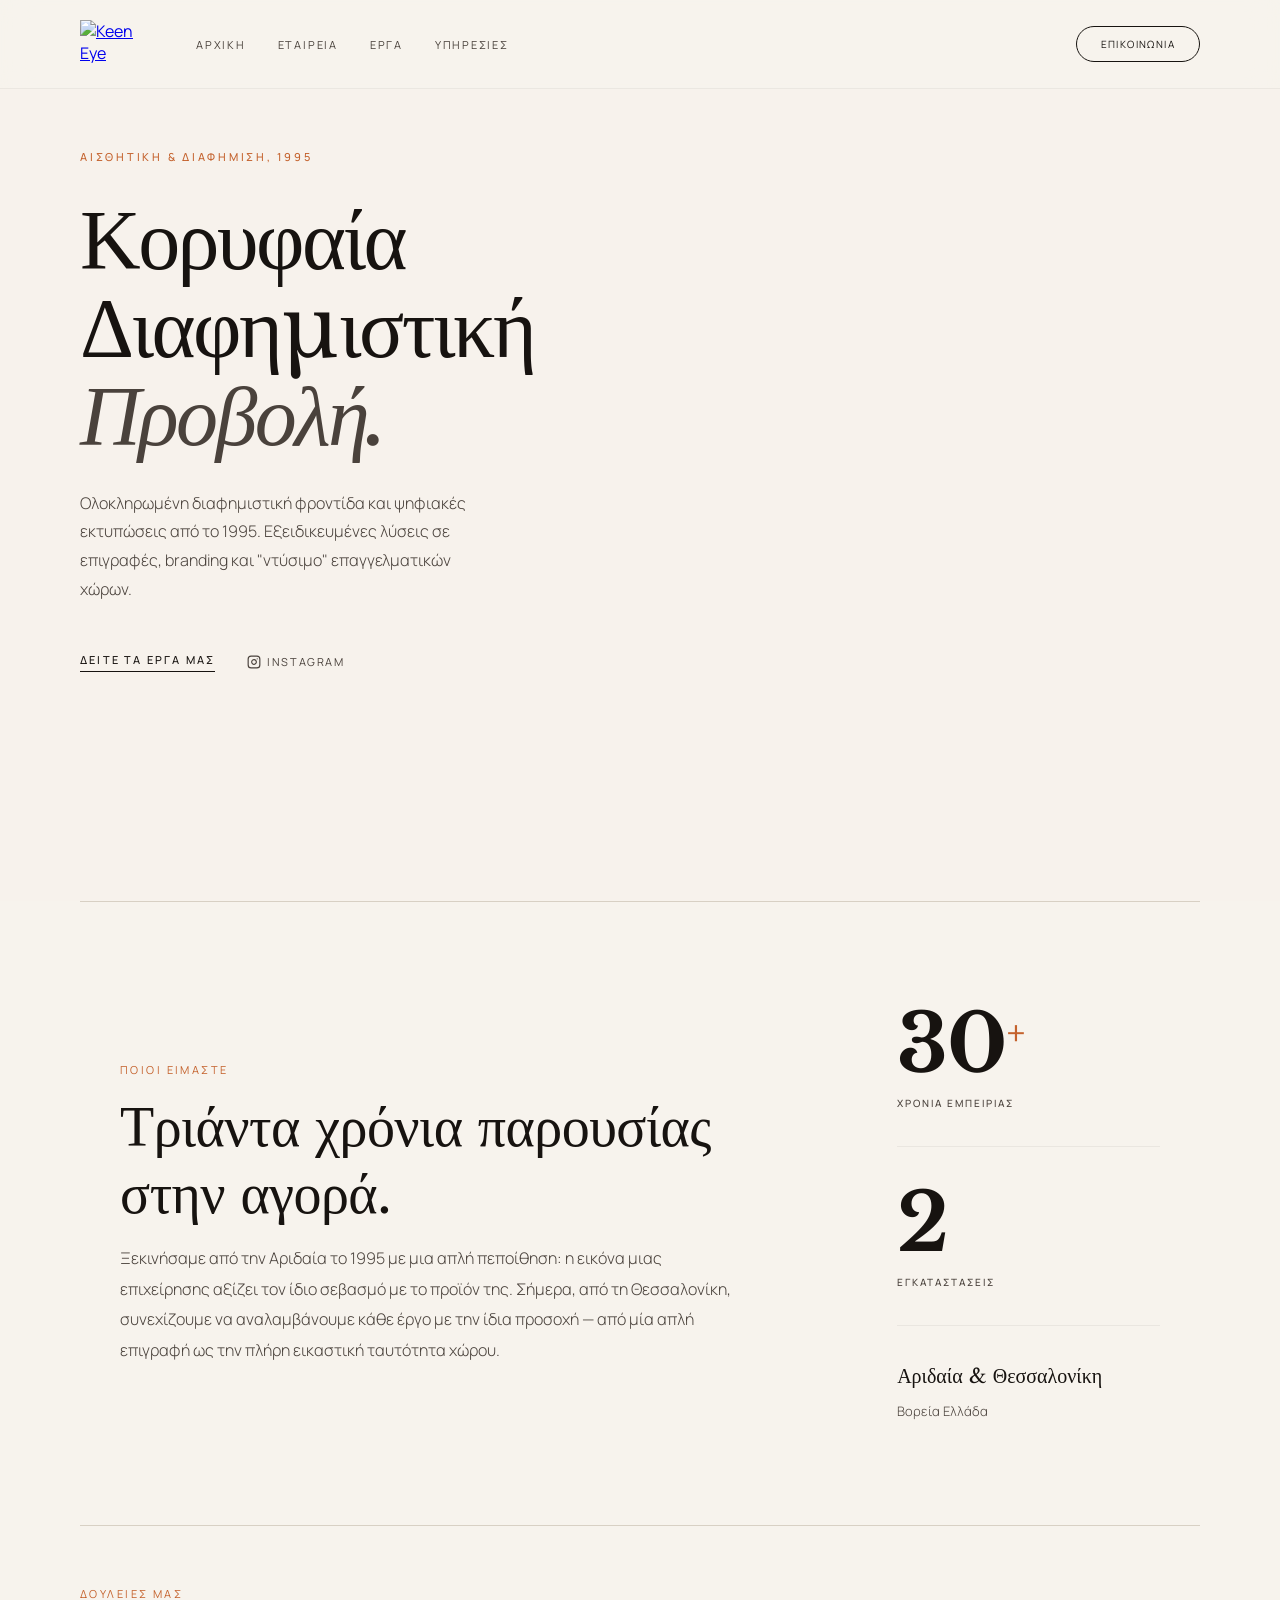
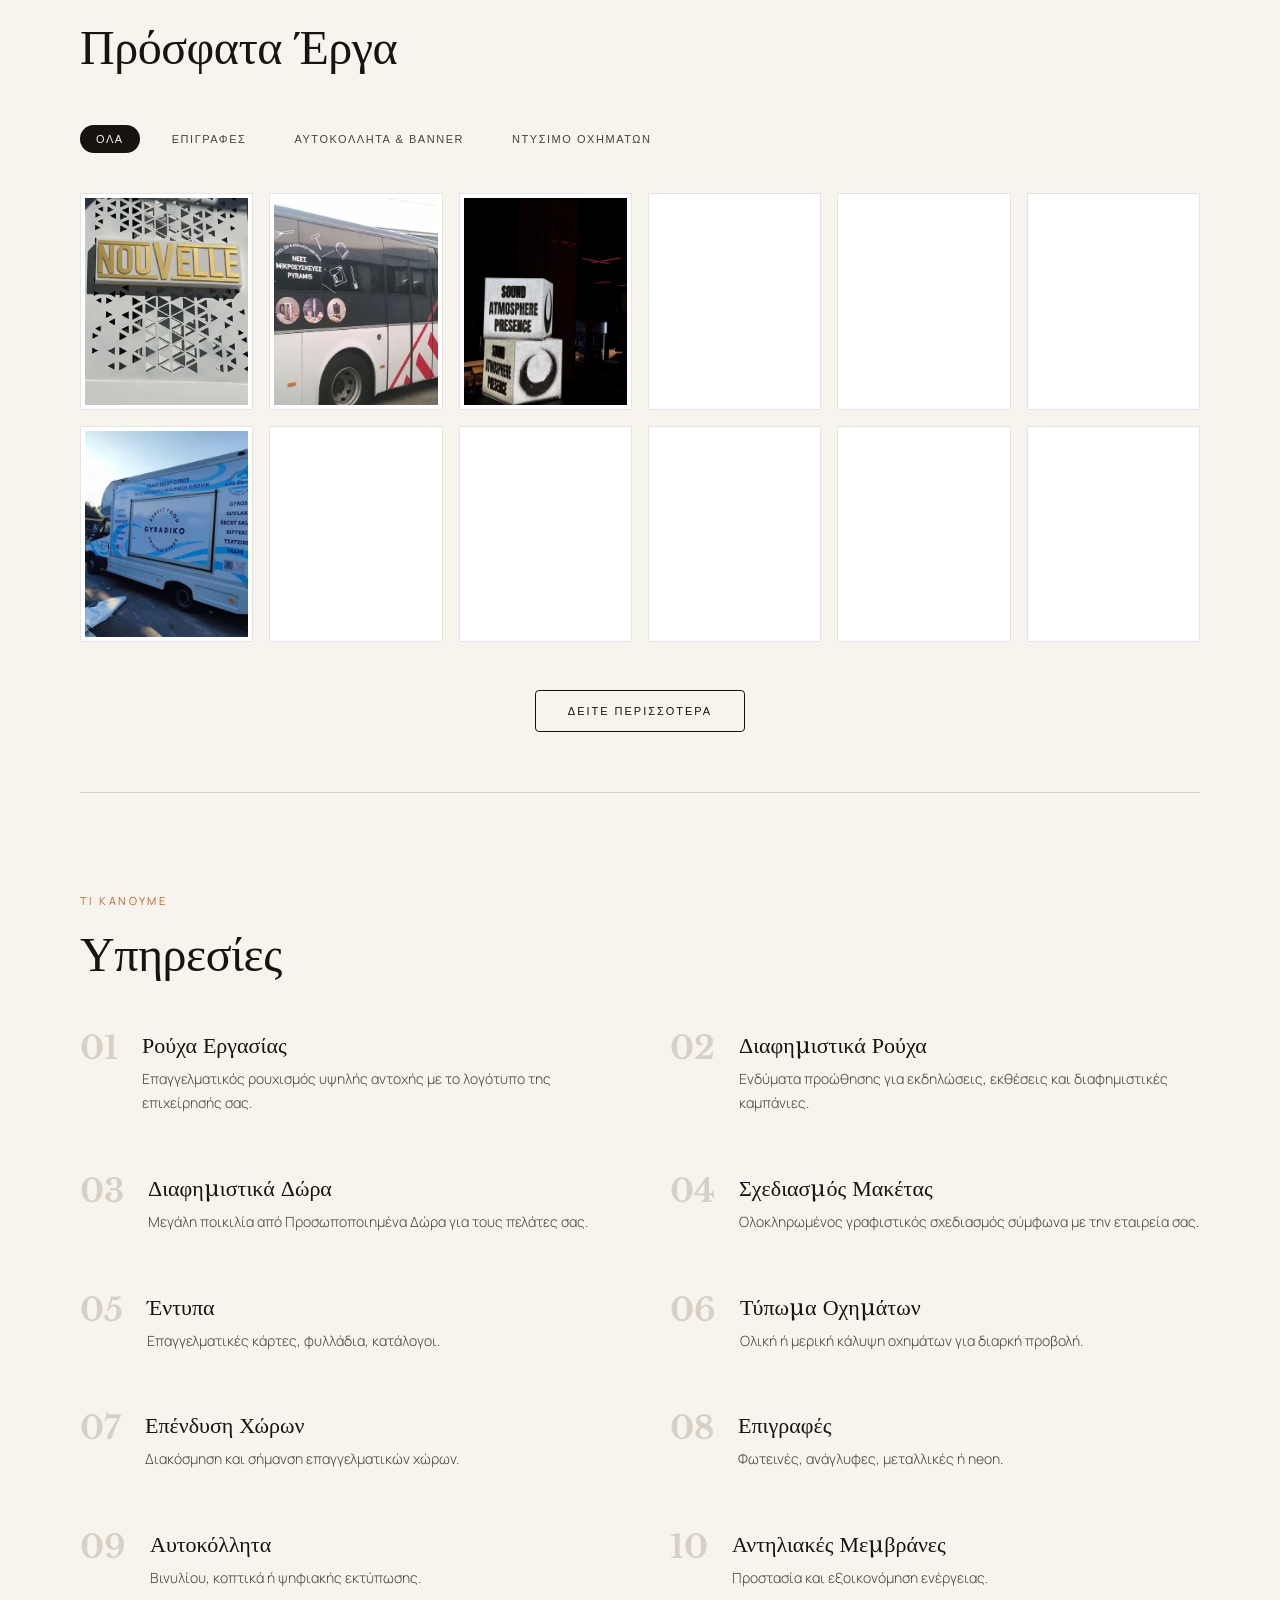
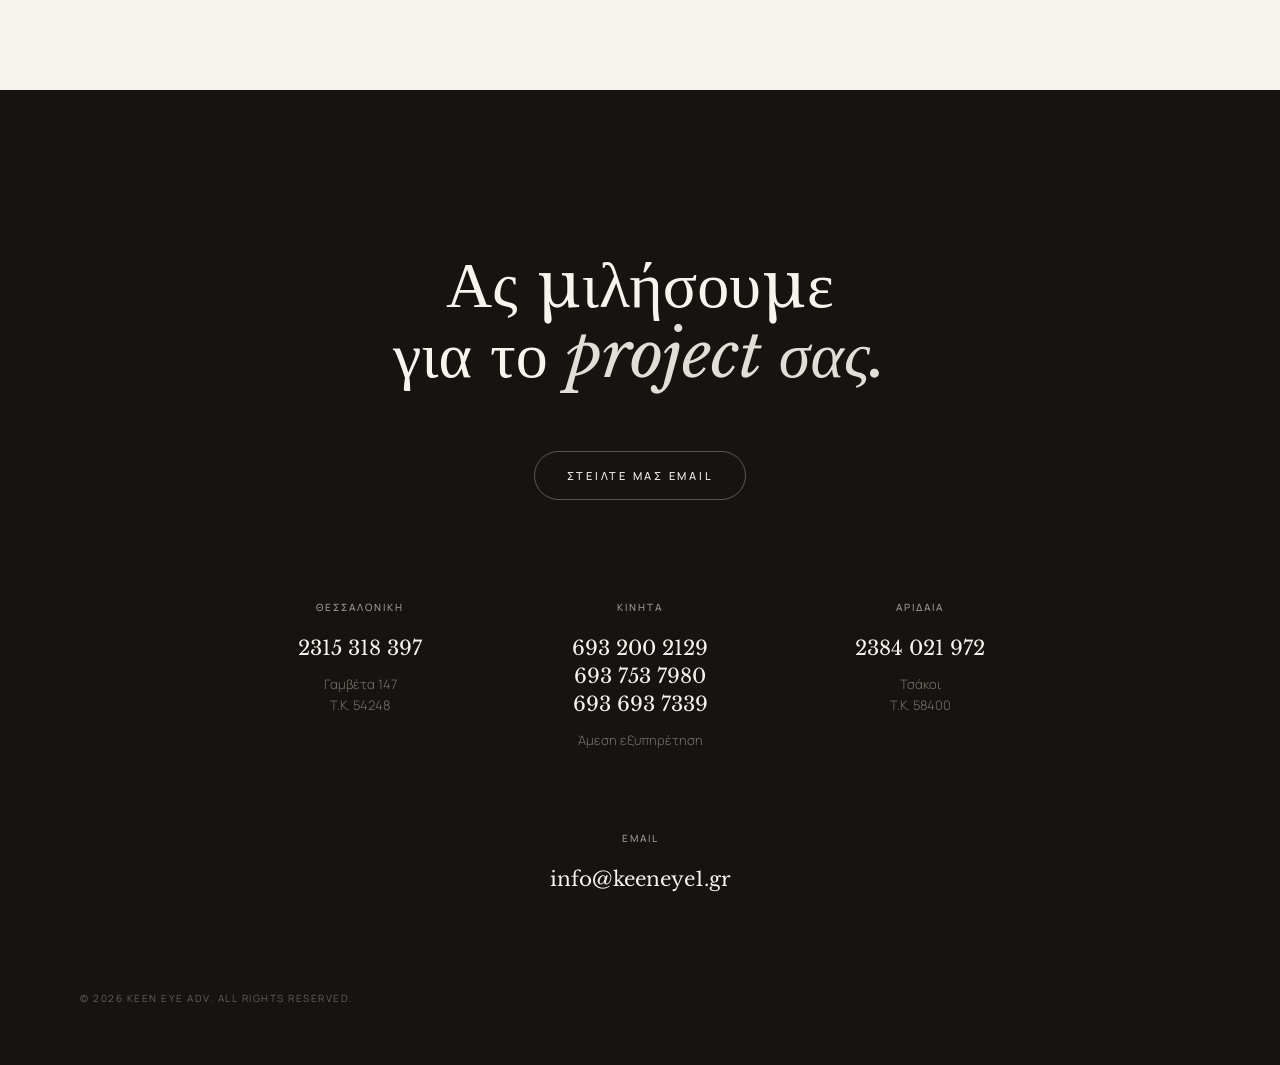
==== index.html @ 461f6df5 "refactor: update index.html structure and metadata" ====
<!DOCTYPE html>
<html lang="el" style="scroll-behavior: smooth;">

<head>
  <meta charset="UTF-8">
  <meta name="viewport" content="width=device-width, initial-scale=1.0, maximum-scale=5.0">
  <title>Keen Eye Advertising | Επιγραφές, Ψηφιακές Εκτυπώσεις & Branding στη Θεσσαλονίκη</title>
  <meta name="description"
    content="Η Keen Eye Advertising προσφέρει ολοκληρωμένες διαφημιστικές λύσεις από το 1995 στη Θεσσαλονίκη. Επιγραφές, ψηφιακές εκτυπώσεις, εταιρική ταυτότητα και branding.">
  <meta name="keywords"
    content="διαφήμιση, επιγραφές, ψηφιακές εκτυπώσεις, branding, Θεσσαλονίκη, Keen Eye Advertising">
  <link rel="canonical" href="https://keeneye.gr/">
  <meta property="og:type" content="website">
  <meta property="og:url" content="https://keeneye.gr/">
  <meta property="og:title" content="Keen Eye Advertising | Επιγραφές & Branding">
  <meta property="og:description"
    content="Ολοκληρωμένες διαφημιστικές λύσεις και ψηφιακές εκτυπώσεις στη Θεσσαλονίκη από το 1995.">
  <meta property="og:image" content="https://keeneye.gr/photos/og-image.jpg">
  <meta property="twitter:card" content="summary_large_image">
  <meta property="twitter:title" content="Keen Eye Advertising | Επιγραφές & Branding">
  <meta property="twitter:description"
    content="Ολοκληρωμένες διαφημιστικές λύσεις και ψηφιακές εκτυπώσεις στη Θεσσαλονίκη από το 1995.">
  <meta property="twitter:image" content="https://keeneye.gr/photos/og-image.jpg">
  <link rel="preload" as="image" href="./logo-1x.webp" imagesrcset="./logo-1x.webp 1x, ./logo-2x.avif 2x"
    fetchpriority="high">
  <link rel="preload" as="image" href="./photos/hero-mobile.webp" fetchpriority="high" media="(max-width: 767px)">
  <link rel="preload" as="image" href="./photos/hero-bg.webp" fetchpriority="high" media="(min-width: 768px)">
  <link rel="icon" type="image/x-icon" href="/favicon.ico">
  <link rel="preconnect" href="https://fonts.googleapis.com">
  <link rel="preconnect" href="https://fonts.gstatic.com" crossorigin>
  <link rel="stylesheet"
    href="https://fonts.googleapis.com/css2?family=Libre+Baskerville:ital,wght@0,400;0,700;1,400&family=Manrope:wght@300;400;500;600&display=swap"
    media="print" onload="this.media='all'"><noscript>
    <link rel="stylesheet"
      href="https://fonts.googleapis.com/css2?family=Libre+Baskerville:ital,wght@0,400;0,700;1,400&family=Manrope:wght@300;400;500;600&display=swap">
  </noscript>
  <script
    type="application/ld+json">{"@context":"https://schema.org","@type":"LocalBusiness","name":"Keen Eye Advertising","image":"https://keeneye.gr/photos/hero-bg.webp","@id":"https://keeneye.gr","url":"https://keeneye.gr","telephone":"+302315318397","address":{"@type":"PostalAddress","streetAddress":"Γαμβέτα 147","addressLocality":"Θεσσαλονίκη","postalCode":"54248","addressCountry":"GR"},"geo":{"@type":"GeoCoordinates","latitude":40.6083,"longitude":22.9567},"openingHoursSpecification":{"@type":"OpeningHoursSpecification","dayOfWeek":["Monday","Tuesday","Wednesday","Thursday","Friday"],"opens":"09:00","closes":"17:00"}}</script>
  <style>
    :root {
      --bg: #F7F3ED;
      --ink: #171310;
      --mid: #4A423C;
      --rule: #D8D0C4;
      --acc: #C4622D;
      --serif: 'Libre Baskerville', Georgia, serif;
      --sans: 'Manrope', sans-serif
    }

    * {
      margin: 0;
      padding: 0;
      box-sizing: border-box
    }

    html {
      scroll-behavior: smooth;
      font-size: 16px
    }

    body {
      font-family: var(--sans);
      background: var(--bg);
      color: var(--ink);
      -webkit-font-smoothing: antialiased;
      overflow-x: hidden
    }

    @keyframes fadeInUp {
      from {
        opacity: 0;
        transform: translateY(30px)
      }

      to {
        opacity: 1;
        transform: translateY(0)
      }
    }

    .reveal {
      opacity: 0
    }

    .reveal.active {
      animation: fadeInUp .8s cubic-bezier(.16, 1, .3, 1) forwards
    }

    .hero-reveal {
      opacity: 0;
      animation: fadeInUp .8s cubic-bezier(.16, 1, .3, 1) forwards
    }

    .delay-1 {
      animation-delay: .2s
    }

    .delay-2 {
      animation-delay: .4s
    }

    .delay-3 {
      animation-delay: .6s
    }

    nav {
      padding: 24px 40px;
      display: flex;
      align-items: center;
      justify-content: space-between;
      position: sticky;
      top: 0;
      background: rgba(247, 243, 237, 0.9);
      backdrop-filter: blur(15px);
      -webkit-backdrop-filter: blur(15px);
      z-index: 100;
      border-bottom: 1px solid rgba(0, 0, 0, 0.05)
    }

    @media(min-width:768px) {
      nav {
        padding: 20px 80px
      }
    }

    .nav-left {
      display: flex;
      align-items: center;
      gap: 48px
    }

    .nav-links {
      display: none;
      gap: 32px;
      align-items: center
    }

    @media(min-width:768px) {
      .nav-links {
        display: flex
      }
    }

    .nav-links a {
      font-size: 11px;
      letter-spacing: .16em;
      text-transform: uppercase;
      color: var(--mid);
      text-decoration: none;
      transition: color .15s
    }

    .nav-links a:hover {
      color: var(--ink)
    }

    .nav-contact-btn {
      display: none;
      align-items: center;
      gap: 8px;
      border: 1px solid var(--ink);
      color: var(--ink);
      font-size: 10px;
      letter-spacing: .14em;
      text-transform: uppercase;
      padding: 10px 24px;
      border-radius: 30px;
      text-decoration: none;
      transition: all .3s cubic-bezier(.16, 1, .3, 1)
    }

    @media(min-width:768px) {
      .nav-contact-btn {
        display: inline-flex
      }
    }

    .nav-contact-btn:hover {
      background: var(--ink);
      color: var(--bg);
      transform: translateY(-1px)
    }

    .mob-btn {
      display: flex;
      flex-direction: column;
      gap: 6px;
      padding: 12px;
      background: none;
      border: none;
      cursor: pointer;
      margin-right: -12px;
      position: relative;
      z-index: 200
    }

    .mob-btn span {
      width: 24px;
      height: 1.2px;
      background: var(--ink);
      transition: all .4s cubic-bezier(.16, 1, .3, 1);
      transform-origin: center
    }

    .mob-btn.open span:nth-child(1) {
      transform: translateY(7.2px) rotate(45deg)
    }

    .mob-btn.open span:nth-child(2) {
      opacity: 0;
      transform: scaleX(0)
    }

    .mob-btn.open span:nth-child(3) {
      transform: translateY(-7.2px) rotate(-45deg)
    }

    @media(min-width:768px) {
      .mob-btn {
        display: none
      }
    }

    .mob-nav {
      position: fixed;
      inset: 0;
      background: rgba(247, 243, 237, 0.98);
      z-index: 150;
      display: flex;
      flex-direction: column;
      opacity: 0;
      pointer-events: none;
      transition: all .5s cubic-bezier(.16, 1, .3, 1);
      overflow-y: auto
    }

    .mob-nav.open {
      opacity: 1;
      pointer-events: auto
    }

    .mn-body {
      padding: 40px 40px 60px;
      display: flex;
      flex-direction: column;
      gap: 40px
    }

    .mn-top-btns {
      display: grid;
      grid-template-columns: 1fr 1fr;
      gap: 12px;
      margin-bottom: 8px
    }

    .mn-top-btn {
      display: flex;
      flex-direction: column;
      align-items: center;
      justify-content: center;
      gap: 8px;
      background: #fff;
      border: 1px solid var(--rule);
      padding: 20px;
      border-radius: 12px;
      text-decoration: none;
      color: var(--ink);
      transition: all .2s ease
    }

    .mn-top-btn:active {
      transform: scale(0.95);
      background: var(--rule);
    }

    .mn-top-btn span {
      font-size: 10px;
      letter-spacing: .1em;
      text-transform: uppercase;
      font-weight: 600;
      color: var(--mid)
    }

    .mn-links {
      display: flex;
      flex-direction: column;
      gap: 16px
    }

    .mn-link {
      display: flex;
      align-items: center;
      font-size: clamp(42px, 12vw, 56px);
      letter-spacing: -.03em;
      color: var(--ink);
      text-decoration: none;
      font-family: var(--serif);
      padding: 8px 0
    }

    .mn-ig-row {
      display: flex;
      align-items: center;
      gap: 12px;
      text-decoration: none;
      color: var(--ink);
      transition: color .3s ease
    }

    .mn-ig-row:hover {
      color: var(--acc)
    }

    .mn-ig-row span {
      font-size: 14px;
      letter-spacing: .1em;
      text-transform: uppercase;
      font-weight: 600
    }

    .mn-contact {
      border-top: 1px solid var(--rule);
      padding-top: 40px;
      display: flex;
      flex-direction: column;
      gap: 32px
    }

    .mn-section-label {
      font-size: 10px;
      letter-spacing: .2em;
      text-transform: uppercase;
      color: var(--mid);
      margin-bottom: 12px;
      font-weight: 500
    }

    .mn-cg-row {
      display: flex;
      flex-direction: column;
      gap: 4px
    }

    .mn-cg-label {
      font-size: 10px;
      letter-spacing: .2em;
      text-transform: uppercase;
      color: var(--mid);
      font-weight: 500
    }

    .mn-cg-num {
      font-size: 18px;
      font-family: var(--serif);
      color: var(--ink);
      text-decoration: none
    }

    .hero {
      position: relative;
      padding: 40px;
      display: flex;
      flex-direction: column;
      justify-content: center;
      overflow: hidden;
      background: url('./photos/hero-bg.webp') no-repeat center center;
      background-size: cover;
      min-height: calc(100vh - 80px);
      z-index: 1
    }

    @media(max-width:767px) {
      .hero {
        background: url('./photos/hero-mobile.webp') no-repeat center center / contain, radial-gradient(circle at top left, #FDFBF7 0%, #F7F3ED 100%);
        padding: 120px 32px 80px;
        min-height: 85vh
      }
    }

    .hero::before {
      content: '';
      position: absolute;
      inset: 0;
      background: rgba(247, 243, 237, 0.85);
      z-index: -1
    }

    @media(max-width:767px) {
      .hero::before {
        background: rgba(247, 243, 237, 0.7);
      }
    }

    @media(min-width:768px) {
      .hero {
        padding: 60px 80px;
        display: grid;
        grid-template-columns: 1.2fr 0.8fr;
        min-height: calc(100vh - 88px)
      }
    }

    .h-left {
      position: relative
    }

    @media(min-width:768px) {
      .h-left {
        padding-right: 80px
      }
    }

    .h-tag {
      font-size: 10px;
      letter-spacing: .25em;
      text-transform: uppercase;
      color: var(--acc);
      margin-bottom: 24px;
      font-weight: 500
    }

    @media(min-width:768px) {
      .h-tag {
        font-size: 11px;
        margin-bottom: 32px
      }
    }

    h1 {
      font-family: var(--serif);
      font-size: clamp(40px, 8vw, 84px);
      font-weight: 400;
      line-height: 1.05;
      letter-spacing: -.03em;
      margin-bottom: 24px
    }

    h1 em {
      font-style: italic;
      display: block;
      color: var(--mid);
      font-weight: 400
    }

    .h-body {
      font-size: 15px;
      line-height: 1.8;
      color: var(--mid);
      max-width: 420px;
      margin-top: 28px;
      font-weight: 300
    }

    @media(min-width:768px) {
      .h-body {
        font-size: 16px
      }
    }

    .h-actions {
      margin-top: 48px;
      display: flex;
      flex-wrap: wrap;
      align-items: center;
      gap: 32px
    }

    .h-btn {
      font-size: 11px;
      letter-spacing: .2em;
      text-transform: uppercase;
      color: var(--ink);
      text-decoration: none;
      border-bottom: 1.5px solid var(--ink);
      padding-bottom: 4px;
      transition: all .3s ease;
      font-weight: 500
    }

    .h-btn:hover {
      color: var(--acc);
      border-color: var(--acc);
      transform: translateX(4px)
    }

    .h-ig {
      font-size: 11px;
      letter-spacing: .14em;
      text-transform: uppercase;
      color: var(--mid);
      text-decoration: none;
      transition: color .15s;
      display: inline-flex;
      align-items: center;
      gap: 6px
    }

    .h-ig:hover {
      color: var(--acc)
    }

    .h-right {
      padding-left: 0;
      display: flex;
      flex-direction: column;
      gap: 0;
      position: relative
    }

    @media(min-width:768px) {
      .h-right {
        padding-left: 80px
      }
    }

    .h-stat {
      padding: 24px 0;
      border-bottom: 1px solid rgba(0, 0, 0, 0.05)
    }

    @media(min-width:768px) {
      .h-stat {
        padding: 36px 0
      }
    }

    .h-stat:first-child {
      padding-top: 0
    }

    .h-num {
      font-family: var(--serif);
      font-size: clamp(48px, 10vw, 80px);
      font-weight: 700;
      line-height: 1;
      color: var(--ink);
      letter-spacing: -0.02em
    }

    .h-num sup {
      font-size: 40%;
      color: var(--acc);
      vertical-align: super;
      margin-left: 2px
    }

    .h-lbl {
      font-size: 10px;
      letter-spacing: .2em;
      text-transform: uppercase;
      color: var(--mid);
      margin-top: 12px;
      font-weight: 500
    }

    .h-loc {
      padding-top: 32px;
      font-size: 13px;
      color: var(--mid);
      font-weight: 300;
      line-height: 1.8
    }

    .h-loc strong {
      display: block;
      font-family: var(--serif);
      font-size: 20px;
      font-weight: 400;
      color: var(--ink);
      margin-bottom: 6px
    }

    .divider {
      height: 1px;
      background: var(--rule);
      margin: 0 40px
    }

    @media(min-width:768px) {
      .divider {
        margin: 0 80px
      }
    }

    .about {
      max-width: 1200px;
      margin: 0 auto;
      padding: 40px
    }

    @media(min-width:768px) {
      .about {
        padding: 60px 80px
      }
    }

    .about-text h2 {
      font-family: var(--serif);
      font-size: clamp(36px, 5vw, 56px);
      font-weight: 400;
      line-height: 1.2;
      letter-spacing: -.01em;
      margin-bottom: 16px;
      color: var(--ink)
    }

    .about-text p {
      font-size: 16px;
      color: var(--mid);
      line-height: 1.9;
      font-weight: 300;
      margin-bottom: 0
    }

    .about-grid {
      display: grid;
      grid-template-columns: 1fr;
      gap: 48px;
      align-items: center
    }

    @media(min-width:768px) {
      .about-grid {
        grid-template-columns: 1.8fr 1fr;
        gap: 80px;
        align-items: stretch
      }
    }

    .about-text {
      text-align: left;
      padding: 80px 0
    }

    @media(min-width:768px) {
      .about-text {
        padding: 100px 0
      }
    }

    .about-stats {
      display: flex;
      flex-direction: column;
      justify-content: center
    }

    .portfolio {
      padding: 40px
    }

    @media(min-width:768px) {
      .portfolio {
        padding: 60px 80px
      }
    }

    .sec-label {
      font-size: 11px;
      letter-spacing: .22em;
      text-transform: uppercase;
      color: var(--acc);
      margin-bottom: 16px
    }

    .sec-title {
      font-family: var(--serif);
      font-size: clamp(28px, 4vw, 48px);
      font-weight: 400;
      letter-spacing: -.01em;
      margin-bottom: 48px
    }

    .port-filters {
      display: flex;
      flex-wrap: wrap;
      gap: 16px;
      margin-bottom: 40px
    }

    .p-filt {
      background: none;
      border: none;
      font-size: 11px;
      letter-spacing: .14em;
      text-transform: uppercase;
      color: var(--mid);
      cursor: pointer;
      padding: 8px 16px;
      border-radius: 20px;
      transition: all .2s
    }

    .p-filt:hover {
      color: var(--ink)
    }

    .p-filt.active {
      background: var(--ink);
      color: var(--bg)
    }

    .port-grid {
      display: grid;
      grid-template-columns: repeat(2, 1fr);
      gap: 16px
    }

    @media(min-width:640px) {
      .port-grid {
        grid-template-columns: repeat(4, 1fr)
      }
    }

    @media(min-width:1024px) {
      .port-grid {
        grid-template-columns: repeat(6, 1fr)
      }
    }

    .port-item {
      position: relative;
      width: 100%;
      aspect-ratio: 4/5;
      overflow: hidden;
      background: #fff;
      border: 1px solid rgba(0, 0, 0, 0.1);
      padding: 4px;
      cursor: zoom-in;
      display: none;
      opacity: 0;
      transform: translateY(10px);
      transition: opacity 0.4s ease, transform 0.4s ease
    }

    .visible .port-item {
      display: block;
      opacity: 1;
      transform: translateY(0)
    }

    .port-item.visible {
      display: block;
      opacity: 1;
      transform: translateY(0)
    }

    @media(max-width:767px) {
      .port-item {
        border: none;
        padding: 0
      }
    }

    .port-item img {
      width: 100%;
      height: 100%;
      object-fit: cover;
      transition: transform 0.6s ease
    }

    .port-overlay {
      position: absolute;
      inset: 4px;
      background: rgba(23, 19, 16, 0.7);
      opacity: 0;
      transition: opacity 0.3s ease;
      display: flex;
      align-items: center;
      justify-content: center;
      pointer-events: none
    }

    .port-overlay span {
      color: #fff;
      font-size: 12px;
      letter-spacing: 0.15em;
      text-transform: uppercase;
      text-align: center;
      padding: 0 10px
    }

    .port-item:hover .port-overlay {
      opacity: 1
    }

    .port-load {
      margin-top: 48px;
      display: flex;
      justify-content: center
    }

    .port-load button {
      background: transparent;
      border: 1px solid var(--ink);
      color: var(--ink);
      font-size: 11px;
      letter-spacing: .18em;
      text-transform: uppercase;
      padding: 14px 32px;
      cursor: pointer;
      transition: all 0.3s cubic-bezier(0.16, 1, 0.3, 1);
      border-radius: 4px
    }

    .port-load button:hover {
      background: var(--ink);
      color: var(--bg);
      transform: translateY(-2px)
    }

    .services {
      padding: 80px 40px
    }

    @media(min-width:768px) {
      .services {
        padding: 100px 80px
      }
    }

    .svc-grid {
      display: grid;
      grid-template-columns: 1fr;
      gap: 48px
    }

    @media(max-width:767px) {
      .svc-grid {
        grid-template-columns: repeat(2, 1fr);
        gap: 24px;
      }
      .svc-card {
        flex-direction: column;
        align-items: center;
        text-align: center;
        gap: 12px;
      }
      .svc-n {
        font-size: 24px;
      }
      .svc-name {
        font-size: 14px;
      }
      .svc-desc {
        font-size: 11px;
        line-height: 1.4;
      }
    }

    @media(min-width:1024px) {
      .svc-grid {
        grid-template-columns: repeat(2, 1fr);
        gap: 60px
      }
    }

    .svc-card {
      display: flex;
      gap: 24px;
      align-items: flex-start
    }

    .svc-n {
      font-family: var(--serif);
      font-size: 32px;
      line-height: 1;
      color: var(--rule);
      font-weight: 700;
      flex-shrink: 0
    }

    .svc-content {
      display: flex;
      flex-direction: column;
      gap: 8px
    }

    .svc-name {
      font-family: var(--serif);
      font-size: 22px;
      font-weight: 400;
      color: var(--ink)
    }

    .svc-desc {
      font-size: 14px;
      color: var(--mid);
      line-height: 1.7;
      font-weight: 300
    }

    .contact {
      padding: 100px 40px;
      background: var(--ink);
      color: var(--bg);
      text-align: center;
      position: relative
    }

    @media(min-width:768px) {
      .contact {
        padding: 160px 80px
      }
    }

    .contact h2 {
      font-family: var(--serif);
      font-size: clamp(32px, 7vw, 64px);
      line-height: 1.1;
      margin-bottom: 60px;
      font-weight: 400;
      color: var(--bg)
    }

    .contact h2 em {
      font-style: italic;
      color: var(--bg);
      opacity: 0.9
    }

    .c-main-btn {
      display: inline-block;
      font-size: 11px;
      letter-spacing: .25em;
      text-transform: uppercase;
      border: 1px solid rgba(247, 243, 237, 0.3);
      color: var(--bg);
      padding: 16px 32px;
      text-decoration: none;
      border-radius: 40px;
      margin-bottom: 100px;
      transition: all 0.4s cubic-bezier(0.16, 1, 0.3, 1);
      font-weight: 500
    }

    .c-main-btn:hover {
      border-color: var(--bg);
      background: var(--bg);
      color: var(--ink)
    }

    .c-info-grid {
      display: grid;
      grid-template-columns: 1fr;
      gap: 60px;
      max-width: 800px;
      margin: 0 auto
    }

    @media(min-width:768px) {
      .c-info-grid {
        grid-template-columns: repeat(3, 1fr);
        gap: 40px;
        align-items: start;
      }

      .c-email-row {
        grid-column: 1 / -1;
        margin-top: 40px;
        display: flex;
        flex-direction: column;
        align-items: center;
      }
    }

    .c-item {
      display: flex;
      flex-direction: column;
      align-items: center
    }

    .c-label {
      font-size: 10px;
      letter-spacing: .2em;
      text-transform: uppercase;
      color: var(--rule);
      margin-bottom: 20px;
      font-weight: 500;
      opacity: 0.7
    }

    .c-val {
      font-size: 20px;
      margin-bottom: 12px;
      font-family: var(--serif);
      line-height: 1.4
    }

    .c-val a {
      color: var(--bg);
      text-decoration: none;
      transition: opacity 0.3s ease
    }

    .c-val a:hover {
      opacity: 0.7
    }

    .c-sub {
      font-size: 13px;
      color: var(--rule);
      line-height: 1.6;
      font-weight: 300;
      opacity: 0.5
    }

    .c-copy {
      position: absolute;
      bottom: 40px;
      left: 40px;
      font-size: 10px;
      color: var(--rule);
      letter-spacing: .15em;
      text-transform: uppercase;
      opacity: 0.4
    }

    @media(min-width:768px) {
      .c-copy {
        bottom: 60px;
        left: 80px
      }
    }

    .lightbox {
      position: fixed;
      inset: 0;
      background: rgba(23, 19, 16, 0.95);
      z-index: 9999;
      display: none;
      align-items: center;
      justify-content: center;
      padding: 20px;
      opacity: 0;
      transition: opacity 0.3s
    }

    .lightbox.active {
      display: flex;
      opacity: 1
    }

    .lightbox img {
      max-width: 100%;
      max-height: 90vh;
      object-fit: contain
    }

    .lb-close {
      position: absolute;
      top: 20px;
      right: 30px;
      background: none;
      border: none;
      color: #fff;
      font-size: 40px;
      cursor: pointer;
      font-weight: 300;
      line-height: 1
    }

    img[alt*="Logo"] {
      height: 48px;
      width: auto
    }

    @media(max-width:767px) {
      nav {
        padding: 16px 24px
      }

      img[alt*="Logo"] {
        height: 64px !important
      }
    }
  </style>
</head>

<body>
  <div class="mob-nav" id="mob-nav" role="dialog" aria-modal="true" aria-label="Mobile navigation">
    <div class="mn-body">
      <div style="margin-bottom: 20px;">
        <img src="./logo-1x.webp" alt="Logo" style="height: 60px; width: auto; opacity: 0.8;">
      </div>
      <div class="mn-top-btns">
        <a href="tel:+302315318397" class="mn-top-btn">
          <svg width="20" height="20" viewBox="0 0 24 24" fill="none" stroke="currentColor" stroke-width="2">
            <path d="M22 16.92v3a2 2 0 0 1-2.18 2 19.79 19.79 0 0 1-8.63-3.07 19.5 19.5 0 0 1-6-6 19.79 19.79 0 0 1-3.07-8.67A2 2 0 0 1 4.11 2h3a2 2 0 0 1 2 1.72 12.84 12.84 0 0 0 .7 2.81 2 2 0 0 1-.45 2.11L8.09 9.91a16 16 0 0 0 6 6l2.19-2.19a2 2 0 0 1 2.11-.45 12.84 12.84 0 0 0 2.81.7A2 2 0 0 1 22 16.92z" />
          </svg>
          <span>Κλήση</span>
        </a>
        <a href="mailto:info@keeneye1.gr" class="mn-top-btn">
          <svg width="20" height="20" viewBox="0 0 24 24" fill="none" stroke="currentColor" stroke-width="2">
            <path d="M4 4h16c1.1 0 2 .9 2 2v12c0 1.1-.9 2-2 2H4c-1.1 0-2-.9-2-2V6c0-1.1.9-2 2-2z" />
            <polyline points="22,6 12,13 2,6" />
          </svg>
          <span>Email</span>
        </a>
      </div>
      <nav class="mn-links">
        <a href="#hero" class="mn-link">Αρχική</a>
        <a href="#about" class="mn-link">Εταιρεία</a>
        <a href="#portfolio" class="mn-link">Έργα</a>
        <a href="#contact" class="mn-link" style="color:var(--acc)">Επικοινωνία</a>
      </nav>
      <a href="https://www.instagram.com/keeneye_adv/" target="_blank" rel="noopener" class="mn-ig-row">
        <svg width="24" height="24" viewBox="0 0 24 24" fill="none" stroke="currentColor" stroke-width="1.5">
          <rect x="2" y="2" width="20" height="20" rx="5" ry="5" />
          <path d="M16 11.37A4 4 0 1 1 12.63 8 4 4 0 0 1 16 11.37z" />
          <line x1="17.5" y1="6.5" x2="17.51" y2="6.5" />
        </svg>
        <span>@keeneye_adv</span>
      </a>
      <div class="mn-contact">
        <div class="mn-cg-row">
          <span class="mn-section-label">Επικοινωνία</span>
          <span class="mn-cg-label">Θεσσαλονίκη</span>
          <a href="tel:+302315318397" class="mn-cg-num">2315 318 397</a>
        </div>
        <div class="mn-cg-row">
          <span class="mn-cg-label">Αριδαία</span>
          <a href="tel:+302384021972" class="mn-cg-num">2384 021 972</a>
        </div>
        <div class="mn-cg-row">
          <span class="mn-cg-label">Κινητά</span>
          <a href="tel:+306932002129" class="mn-cg-num">693 200 2129</a>
          <a href="tel:+306937537980" class="mn-cg-num">693 753 7980</a>
          <a href="tel:+306936937339" class="mn-cg-num">693 693 7339</a>
        </div>
      </div>
    </div>
  </div>

  <nav>
    <div class="nav-left">
      <a href="#hero" title="Keen Eye Advertising - Home">
        <picture>
          <source srcset="./logo-2x.avif 2x" type="image/avif">
          <source srcset="./logo-1x.webp 1x, ./logo-2x.webp 2x" type="image/webp">
          <img src="./logo-1x.webp" alt="Keen Eye Advertising - Logo" width="318" height="224"
            style="width:auto;display:block;" fetchpriority="high">
        </picture>
      </a>
      <div class="nav-links">
        <a href="#hero">Αρχική</a>
        <a href="#about">Εταιρεία</a>
        <a href="#portfolio">Έργα</a>
        <a href="#services">Υπηρεσίες</a>
      </div>
    </div>
    <div class="nav-right">
      <a href="#contact" class="nav-contact-btn">Επικοινωνία</a>
      <button class="mob-btn" id="mob-menu"
        aria-label="Toggle mobile menu"><span></span><span></span><span></span></button>
    </div>
  </nav>

  <section class="hero" id="hero">
    <div class="h-left">
      <div class="h-tag hero-reveal">Αισθητική & Διαφήμιση, 1995</div>
      <h1 class="hero-reveal delay-1">Κορυφαία<br>Διαφημιστική<br><em>Προβολή.</em></h1>
      <p class="h-body hero-reveal delay-2">Ολοκληρωμένη διαφημιστική φροντίδα και ψηφιακές εκτυπώσεις από το 1995.
        Εξειδικευμένες λύσεις σε
        επιγραφές, branding και "ντύσιμο" επαγγελματικών χώρων.</p>
      <div class="h-actions hero-reveal delay-3">
        <a href="#portfolio" class="h-btn">Δείτε τα έργα μας</a>
        <a href="https://www.instagram.com/keeneye_adv/" target="_blank" rel="noopener" class="h-ig">
          <svg width="14" height="14" viewBox="0 0 24 24" fill="none" stroke="currentColor" stroke-width="2"
            stroke-linecap="round" stroke-linejoin="round">
            <rect x="2" y="2" width="20" height="20" rx="5" ry="5"></rect>
            <path d="M16 11.37A4 4 0 1 1 12.63 8 4 4 0 0 1 16 11.37z"></path>
            <line x1="17.5" y1="6.5" x2="17.51" y2="6.5"></line>
          </svg>
          Instagram
        </a>
      </div>
    </div>
  </section>

  <div class="divider"></div>

  <!-- ABOUT -->
  <section class="about reveal" id="about">
    <div class="about-grid">
      <div class="about-text">
        <div class="sec-label">Ποιοι είμαστε</div>
        <h2>Τριάντα χρόνια παρουσίας στην αγορά.</h2>
        <p>Ξεκινήσαμε από την Αριδαία το 1995 με μια απλή πεποίθηση: η εικόνα μιας επιχείρησης αξίζει τον ίδιο σεβασμό
          με το προϊόν της. Σήμερα, από τη Θεσσαλονίκη, συνεχίζουμε να αναλαμβάνουμε κάθε έργο με την ίδια προσοχή — από
          μία απλή επιγραφή ως την πλήρη εικαστική ταυτότητα χώρου.</p>
      </div>
      <div class="about-stats">
        <div class="h-right">
          <div class="h-stat">
            <div class="h-num">30<sup>+</sup></div>
            <div class="h-lbl">Χρόνια εμπειρίας</div>
          </div>
          <div class="h-stat">
            <div class="h-num">2</div>
            <div class="h-lbl">Εγκαταστάσεις</div>
          </div>
          <div class="h-loc">
            <strong>Αριδαία & Θεσσαλονίκη</strong>
            Βορεία Ελλάδα
          </div>
        </div>
      </div>
    </div>
  </section>

  <div class="divider"></div>

  <!-- PORTFOLIO -->
  <section class="portfolio reveal" id="portfolio">
    <div class="sec-label">Δουλειές Μας</div>
    <h2 class="sec-title">Πρόσφατα Έργα</h2>
    <div class="port-filters">
      <button class="p-filt active" data-filter="all">Όλα</button>
      <button class="p-filt" data-filter="Επιγραφές">Επιγραφές</button>
      <button class="p-filt" data-filter="Αυτοκόλλητα">Αυτοκόλλητα & Banner</button>
      <button class="p-filt" data-filter="Ντύσιμο">Ντύσιμο Οχημάτων</button>
    </div>
    <div class="port-grid" id="port-grid">
      <div class="port-item" data-category="Επιγραφές"><img loading="lazy" decoding="async" width="400" height="500"
          src="photos/projects/signs/IMG_4484.webp" alt="Επαγγελματική εξωτερική επιγραφή">
        <div class="port-overlay"><span>Επιγραφές</span></div>
      </div>
      <div class="port-item" data-category="Ντύσιμο"><img loading="lazy" decoding="async" width="400" height="500"
          src="photos/projects/vehicle-wrapping/vehicle-4.webp" alt="Ντύσιμο οχήματος με εταιρικά γραφικά">
        <div class="port-overlay"><span>Ντύσιμο</span></div>
      </div>
      <div class="port-item" data-category="Αυτοκόλλητα"><img loading="lazy" decoding="async" width="400" height="500"
          src="photos/projects/stickers/banner.webp" alt="Επαγγελματικό διαφημιστικό banner">
        <div class="port-overlay"><span>Αυτοκόλλητα</span></div>
      </div>
      <div class="port-item" data-category="Επιγραφές"><img loading="lazy" decoding="async" width="400" height="500"
          src="photos/projects/signs/IMG_4486.webp" alt="Επαγγελματική εξωτερική επιγραφή">
        <div class="port-overlay"><span>Επιγραφές</span></div>
      </div>
      <div class="port-item" data-category="Αυτοκόλλητα"><img loading="lazy" decoding="async" width="400" height="500"
          src="photos/projects/stickers/sticker-main.webp" alt="Εκτύπωση και εφαρμογή αυτοκόλλητων">
        <div class="port-overlay"><span>Αυτοκόλλητα</span></div>
      </div>
      <div class="port-item" data-category="Επιγραφές"><img loading="lazy" decoding="async" width="400" height="500"
          src="photos/projects/signs/IMG_4503.webp" alt="Επαγγελματική εξωτερική επιγραφή">
        <div class="port-overlay"><span>Επιγραφές</span></div>
      </div>
      <div class="port-item" data-category="Ντύσιμο"><img loading="lazy" decoding="async" width="400" height="500"
          src="photos/projects/vehicle-wrapping/vehicle-7.webp" alt="Ντύσιμο οχήματος με εταιρικά γραφικά">
        <div class="port-overlay"><span>Ντύσιμο</span></div>
      </div>
      <div class="port-item" data-category="Επιγραφές"><img loading="lazy" decoding="async" width="400" height="500"
          src="photos/projects/signs/IMG_4481.webp" alt="Επαγγελματική εξωτερική επιγραφή">
        <div class="port-overlay"><span>Επιγραφές</span></div>
      </div>
      <div class="port-item" data-category="Αυτοκόλλητα"><img loading="lazy" decoding="async" width="400" height="500"
          src="photos/projects/stickers/IMG_4489.webp" alt="Εκτύπωση και εφαρμογή αυτοκόλλητων">
        <div class="port-overlay"><span>Αυτοκόλλητα</span></div>
      </div>
      <div class="port-item" data-category="Ντύσιμο"><img loading="lazy" decoding="async" width="400" height="500"
          src="photos/projects/vehicle-wrapping/vehicle-6.webp" alt="Ντύσιμο οχήματος με εταιρικά γραφικά">
        <div class="port-overlay"><span>Ντύσιμο</span></div>
      </div>
      <div class="port-item" data-category="Επιγραφές"><img loading="lazy" decoding="async" width="400" height="500"
          src="photos/projects/signs/IMG_4500.webp" alt="Επαγγελματική εξωτερική επιγραφή">
        <div class="port-overlay"><span>Επιγραφές</span></div>
      </div>
      <div class="port-item" data-category="Αυτοκόλλητα"><img loading="lazy" decoding="async" width="400" height="500"
          src="photos/projects/stickers/IMG_4416.webp" alt="Εκτύπωση και εφαρμογή αυτοκόλλητων">
        <div class="port-overlay"><span>Αυτοκόλλητα</span></div>
      </div>
      <!-- Additional Portfolio Items -->
      <div class="port-item" data-category="Επιγραφές"><img loading="lazy" decoding="async" width="400" height="500"
          src="photos/projects/signs/IMG_4501.webp" alt="Επαγγελματική εξωτερική επιγραφή">
        <div class="port-overlay"><span>Επιγραφές</span></div>
      </div>
      <div class="port-item" data-category="Ντύσιμο"><img loading="lazy" decoding="async" width="400" height="500"
          src="photos/projects/vehicle-wrapping/vehicle-5.webp" alt="Ντύσιμο οχήματος με εταιρικά γραφικά">
        <div class="port-overlay"><span>Ντύσιμο</span></div>
      </div>
      <div class="port-item" data-category="Αυτοκόλλητα"><img loading="lazy" decoding="async" width="400" height="500"
          src="photos/projects/stickers/IMG_4506.webp" alt="Εκτύπωση και εφαρμογή αυτοκόλλητων">
        <div class="port-overlay"><span>Αυτοκόλλητα</span></div>
      </div>
      <div class="port-item" data-category="Επιγραφές"><img loading="lazy" decoding="async" width="400" height="500"
          src="photos/projects/signs/IMG_4482.webp" alt="Επαγγελματική εξωτερική επιγραφή">
        <div class="port-overlay"><span>Επιγραφές</span></div>
      </div>
      <div class="port-item" data-category="Ντύσιμο"><img loading="lazy" decoding="async" width="400" height="500"
          src="photos/projects/vehicle-wrapping/vehicle-3.webp" alt="Ντύσιμο οχήματος με εταιρικά γραφικά">
        <div class="port-overlay"><span>Ντύσιμο</span></div>
      </div>
      <div class="port-item" data-category="Επιγραφές"><img loading="lazy" decoding="async" width="400" height="500"
          src="photos/projects/signs/IMG_4496.webp" alt="Επαγγελματική εξωτερική επιγραφή">
        <div class="port-overlay"><span>Επιγραφές</span></div>
      </div>
      <div class="port-item" data-category="Αυτοκόλλητα"><img loading="lazy" decoding="async" width="400" height="500"
          src="photos/projects/stickers/IMG_4422.webp" alt="Εκτύπωση και εφαρμογή αυτοκόλλητων">
        <div class="port-overlay"><span>Αυτοκόλλητα</span></div>
      </div>
      <div class="port-item" data-category="Ντύσιμο"><img loading="lazy" decoding="async" width="400" height="500"
          src="photos/projects/vehicle-wrapping/vehicle-2.webp" alt="Ντύσιμο οχήματος με εταιρικά γραφικά">
        <div class="port-overlay"><span>Ντύσιμο</span></div>
      </div>
      <div class="port-item" data-category="Επιγραφές"><img loading="lazy" decoding="async" width="400" height="500"
          src="photos/projects/signs/IMG_4490.webp" alt="Επαγγελματική εξωτερική επιγραφή">
        <div class="port-overlay"><span>Επιγραφές</span></div>
      </div>
      <div class="port-item" data-category="Αυτοκόλλητα"><img loading="lazy" decoding="async" width="400" height="500"
          src="photos/projects/stickers/sticker-alt.webp" alt="Εκτύπωση και εφαρμογή αυτοκόλλητων">
        <div class="port-overlay"><span>Αυτοκόλλητα</span></div>
      </div>
      <div class="port-item" data-category="Επιγραφές"><img loading="lazy" decoding="async" width="400" height="500"
          src="photos/projects/signs/IMG_4474.webp" alt="Επαγγελματική εξωτερική επιγραφή">
        <div class="port-overlay"><span>Επιγραφές</span></div>
      </div>
      <div class="port-item" data-category="Επιγραφές"><img loading="lazy" decoding="async" width="400" height="500"
          src="photos/projects/signs/IMG_1370.webp" alt="Επαγγελματική εξωτερική επιγραφή">
        <div class="port-overlay"><span>Επιγραφές</span></div>
      </div>
    </div>
    <div class="port-load" id="port-load-container">
      <button id="load-more-btn">Δείτε περισσότερα</button>
      <button id="load-less-btn" style="display:none">Δείτε λιγότερα</button>
    </div>
  </section>

  <div class="divider"></div>

  <!-- SERVICES -->
  <section class="services reveal" id="services">
    <div class="sec-label">Τι κάνουμε</div>
    <h2 class="sec-title">Υπηρεσίες</h2>
    <div class="svc-grid">
      <div class="svc-card">
        <div class="svc-n">01</div>
        <div class="svc-content">
          <div class="svc-name">Ρούχα Εργασίας</div>
          <div class="svc-desc">Επαγγελματικός ρουχισμός υψηλής αντοχής με το λογότυπο της επιχείρησής σας.</div>
        </div>
      </div>
      <div class="svc-card">
        <div class="svc-n">02</div>
        <div class="svc-content">
          <div class="svc-name">Διαφημιστικά Ρούχα</div>
          <div class="svc-desc">Ενδύματα προώθησης για εκδηλώσεις, εκθέσεις και διαφημιστικές καμπάνιες.</div>
        </div>
      </div>
      <div class="svc-card">
        <div class="svc-n">03</div>
        <div class="svc-content">
          <div class="svc-name">Διαφημιστικά Δώρα</div>
          <div class="svc-desc">Μεγάλη ποικιλία από Προσωποποιημένα Δώρα για τους πελάτες σας.</div>
        </div>
      </div>
      <div class="svc-card">
        <div class="svc-n">04</div>
        <div class="svc-content">
          <div class="svc-name">Σχεδιασμός Μακέτας</div>
          <div class="svc-desc">Ολοκληρωμένος γραφιστικός σχεδιασμός σύμφωνα με την εταιρεία σας.</div>
        </div>
      </div>
      <div class="svc-card">
        <div class="svc-n">05</div>
        <div class="svc-content">
          <div class="svc-name">Έντυπα</div>
          <div class="svc-desc">Επαγγελματικές κάρτες, φυλλάδια, κατάλογοι.</div>
        </div>
      </div>
      <div class="svc-card">
        <div class="svc-n">06</div>
        <div class="svc-content">
          <div class="svc-name">Τύπωμα Οχημάτων</div>
          <div class="svc-desc">Ολική ή μερική κάλυψη οχημάτων για διαρκή προβολή.</div>
        </div>
      </div>
      <div class="svc-card">
        <div class="svc-n">07</div>
        <div class="svc-content">
          <div class="svc-name">Επένδυση Χώρων</div>
          <div class="svc-desc">Διακόσμηση και σήμανση επαγγελματικών χώρων.</div>
        </div>
      </div>
      <div class="svc-card">
        <div class="svc-n">08</div>
        <div class="svc-content">
          <div class="svc-name">Επιγραφές</div>
          <div class="svc-desc">Φωτεινές, ανάγλυφες, μεταλλικές ή neon.</div>
        </div>
      </div>
      <div class="svc-card">
        <div class="svc-n">09</div>
        <div class="svc-content">
          <div class="svc-name">Αυτοκόλλητα</div>
          <div class="svc-desc">Βινυλίου, κοπτικά ή ψηφιακής εκτύπωσης.</div>
        </div>
      </div>
      <div class="svc-card">
        <div class="svc-n">10</div>
        <div class="svc-content">
          <div class="svc-name">Αντηλιακές Μεμβράνες</div>
          <div class="svc-desc">Προστασία και εξοικονόμηση ενέργειας.</div>
        </div>
      </div>
    </div>
  </section>

  <!-- CONTACT -->
  <section class="contact reveal" id="contact">
    <h2>Ας μιλήσουμε<br>για το <em>project σας.</em></h2>
    <a href="https://mail.google.com/mail/?view=cm&fs=1&to=info@keeneye1.gr" target="_blank" rel="noopener"
      class="c-main-btn">ΣΤΕΙΛΤΕ ΜΑΣ EMAIL</a>
    <div class="c-info-grid">
      <div>
        <div class="c-label">Θεσσαλονίκη</div>
        <div class="c-val"><a href="tel:+302315318397">2315 318 397</a></div>
        <div class="c-sub">Γαμβέτα 147<br>Τ.Κ. 54248</div>
      </div>
      <div>
        <div class="c-label">Κινητά</div>
        <div class="c-val">
          <a href="tel:+306932002129">693 200 2129</a><br>
          <a href="tel:+306937537980">693 753 7980</a><br>
          <a href="tel:+306936937339">693 693 7339</a>
        </div>
        <div class="c-sub">Άμεση εξυπηρέτηση</div>
      </div>
      <div>
        <div class="c-label">Αριδαία</div>
        <div class="c-val"><a href="tel:+302384021972">2384 021 972</a></div>
        <div class="c-sub">Τσάκοι<br>Τ.Κ. 58400</div>
      </div>
      <div class="c-email-row">
        <div class="c-label">Email</div>
        <div class="c-val"><a href="mailto:info@keeneye1.gr">info@keeneye1.gr</a></div>
      </div>
    </div>
    <div class="c-copy">© 2026 KEEN EYE ADV. ALL RIGHTS RESERVED.</div>
  </section>

  <div class="lightbox" id="lightbox">
    <button class="lb-close" id="lb-close" aria-label="Close lightbox">&times;</button>
    <img src="" id="lb-img" alt="Project Enlargement">
  </div>

  <script>
    document.addEventListener('DOMContentLoaded', () => {
      const runTask = (fn) => { if ('requestIdleCallback' in window) { requestIdleCallback(fn) } else { setTimeout(fn, 1) } };

      runTask(() => {
        const mobBtn = document.getElementById('mob-menu'), mobNav = document.getElementById('mob-nav');
        const openMenu = () => { mobBtn.classList.add('open'); mobNav.classList.add('open'); document.body.style.overflow = 'hidden' };
        const closeMenu = () => { mobBtn.classList.remove('open'); mobNav.classList.remove('open'); document.body.style.overflow = '' };
        if (mobBtn && mobNav) {
          mobBtn.addEventListener('click', () => { mobNav.classList.contains('open') ? closeMenu() : openMenu() });
          document.querySelectorAll('#mob-nav a').forEach(link => link.addEventListener('click', closeMenu));
        }
      });

      runTask(() => {
        const items = Array.from(document.querySelectorAll('.port-item')), filters = document.querySelectorAll('.p-filt'), loadMoreBtn = document.getElementById('load-more-btn'), loadLessBtn = document.getElementById('load-less-btn'), container = document.getElementById('port-load-container');
        let currentFilter = 'all', itemsLimit = 12;
        const isMobile = window.innerWidth < 768;
        const updateGrid = () => {
          let visibleCount = 0; const currentLimit = isMobile ? 6 : itemsLimit;
          items.forEach(item => {
            const cat = item.getAttribute('data-category');
            if (currentFilter === 'all' || cat === currentFilter) { if (visibleCount < currentLimit) { item.classList.add('visible') } else { item.classList.remove('visible') } visibleCount++ } else { item.classList.remove('visible') }
          });
          const totalAvailable = currentFilter === 'all' ? items.length : items.filter(i => i.getAttribute('data-category') === currentFilter).length;
          const displayLimit = isMobile ? 6 : itemsLimit;
          loadMoreBtn.style.display = totalAvailable > displayLimit ? 'inline-block' : 'none';
          loadLessBtn.style.display = itemsLimit > (isMobile ? 6 : 12) ? 'inline-block' : 'none';
          container.style.display = (totalAvailable <= displayLimit && itemsLimit <= (isMobile ? 6 : 12)) ? 'none' : 'flex';
        };
        filters.forEach(btn => btn.addEventListener('click', () => { filters.forEach(f => f.classList.remove('active')); btn.classList.add('active'); currentFilter = btn.getAttribute('data-filter'); itemsLimit = 12; updateGrid() }));
        loadMoreBtn.addEventListener('click', () => { itemsLimit += isMobile ? 6 : 12; updateGrid() });
        loadLessBtn.addEventListener('click', () => { itemsLimit = isMobile ? 6 : 12; updateGrid(); document.getElementById('portfolio').scrollIntoView({ behavior: 'smooth' }) });
        updateGrid()
      });

      runTask(() => {
        const lightbox = document.getElementById('lightbox'), lbImg = document.getElementById('lb-img'), lbClose = document.getElementById('lb-close'), grid = document.getElementById('port-grid');
        grid.addEventListener('click', (e) => { const item = e.target.closest('.port-item'); if (item) { lbImg.src = item.querySelector('img').src; lightbox.classList.add('active'); document.body.style.overflow = 'hidden' } });
        lbClose.addEventListener('click', () => { lightbox.classList.remove('active'); document.body.style.overflow = '' });
        lightbox.addEventListener('click', (e) => { if (e.target === lightbox) { lightbox.classList.remove('active'); document.body.style.overflow = '' } })
      });

      runTask(() => {
        const revealObserver = new IntersectionObserver((entries) => { entries.forEach(entry => { if (entry.isIntersecting) { entry.target.classList.add('active'); revealObserver.unobserve(entry.target) } }) }, { threshold: .1 });
        document.querySelectorAll('.reveal').forEach(el => revealObserver.observe(el))
      })
    });
  </script>
</body>

</html>
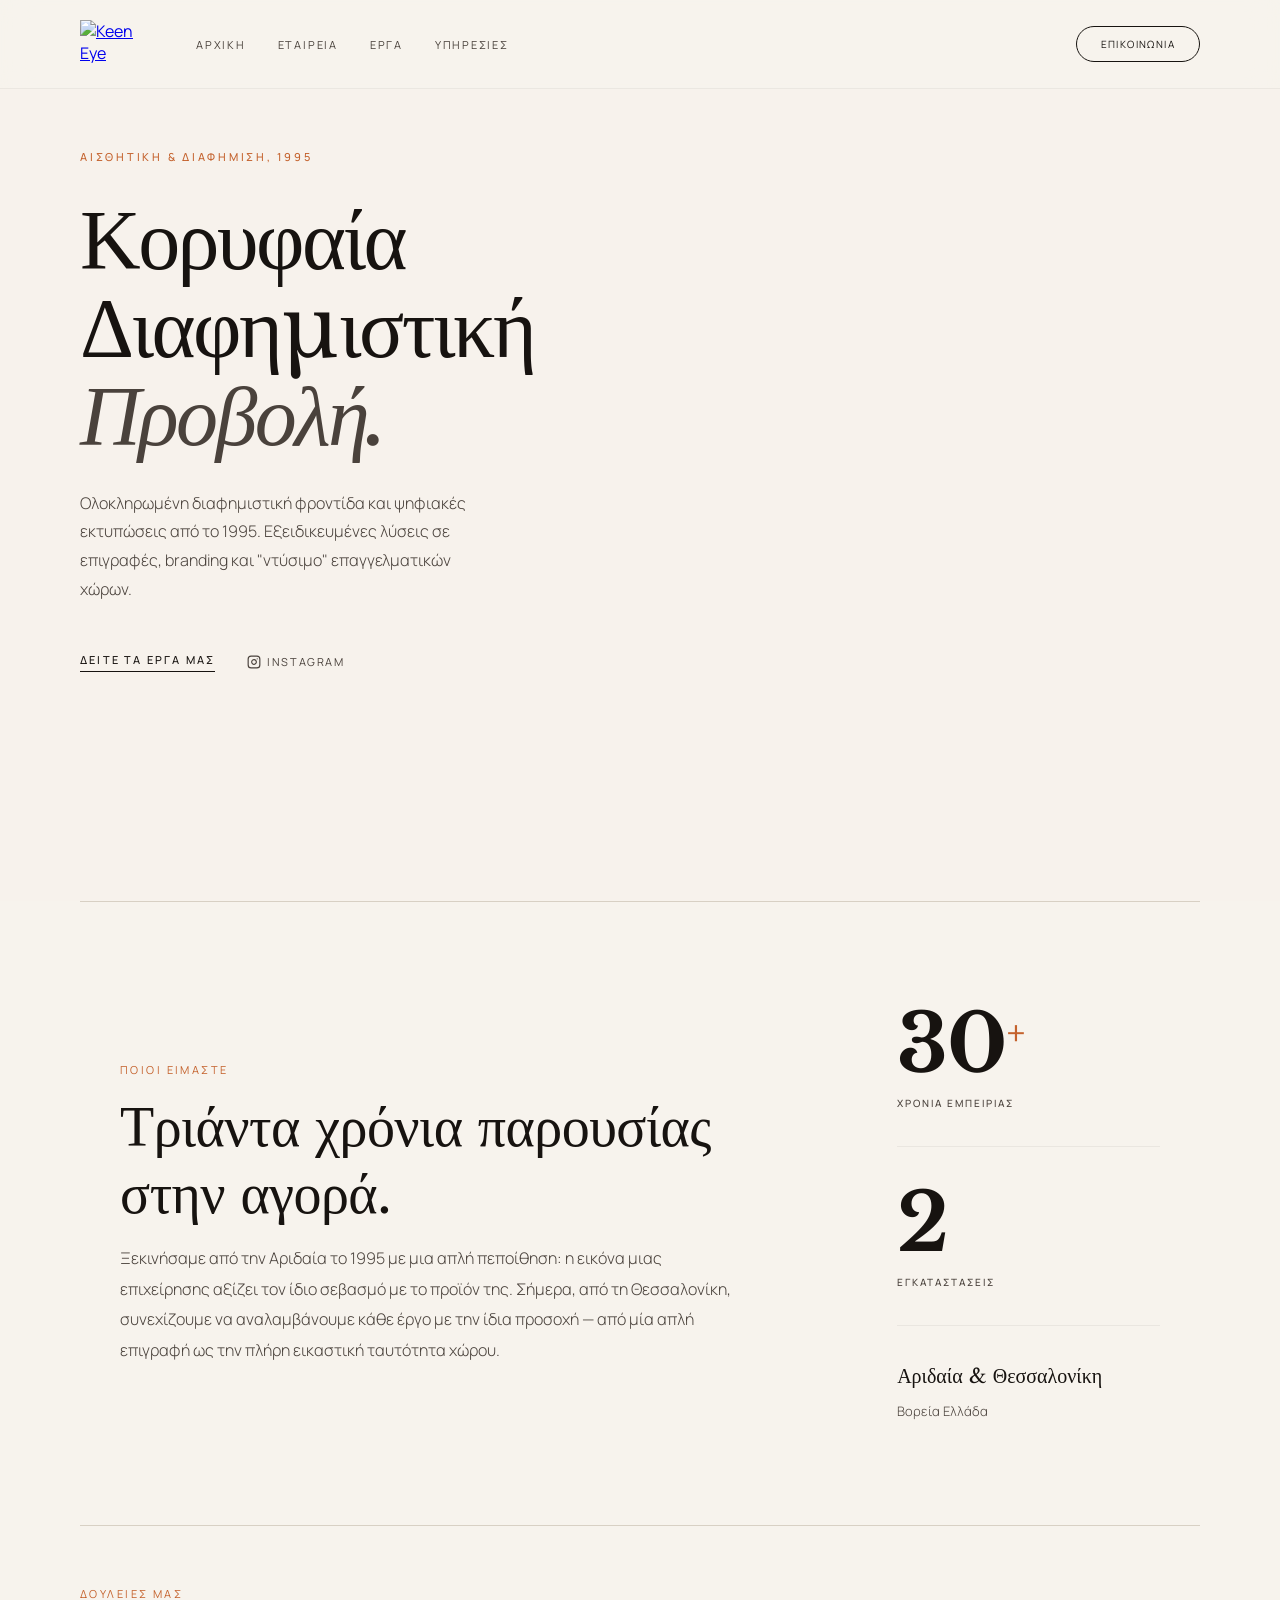
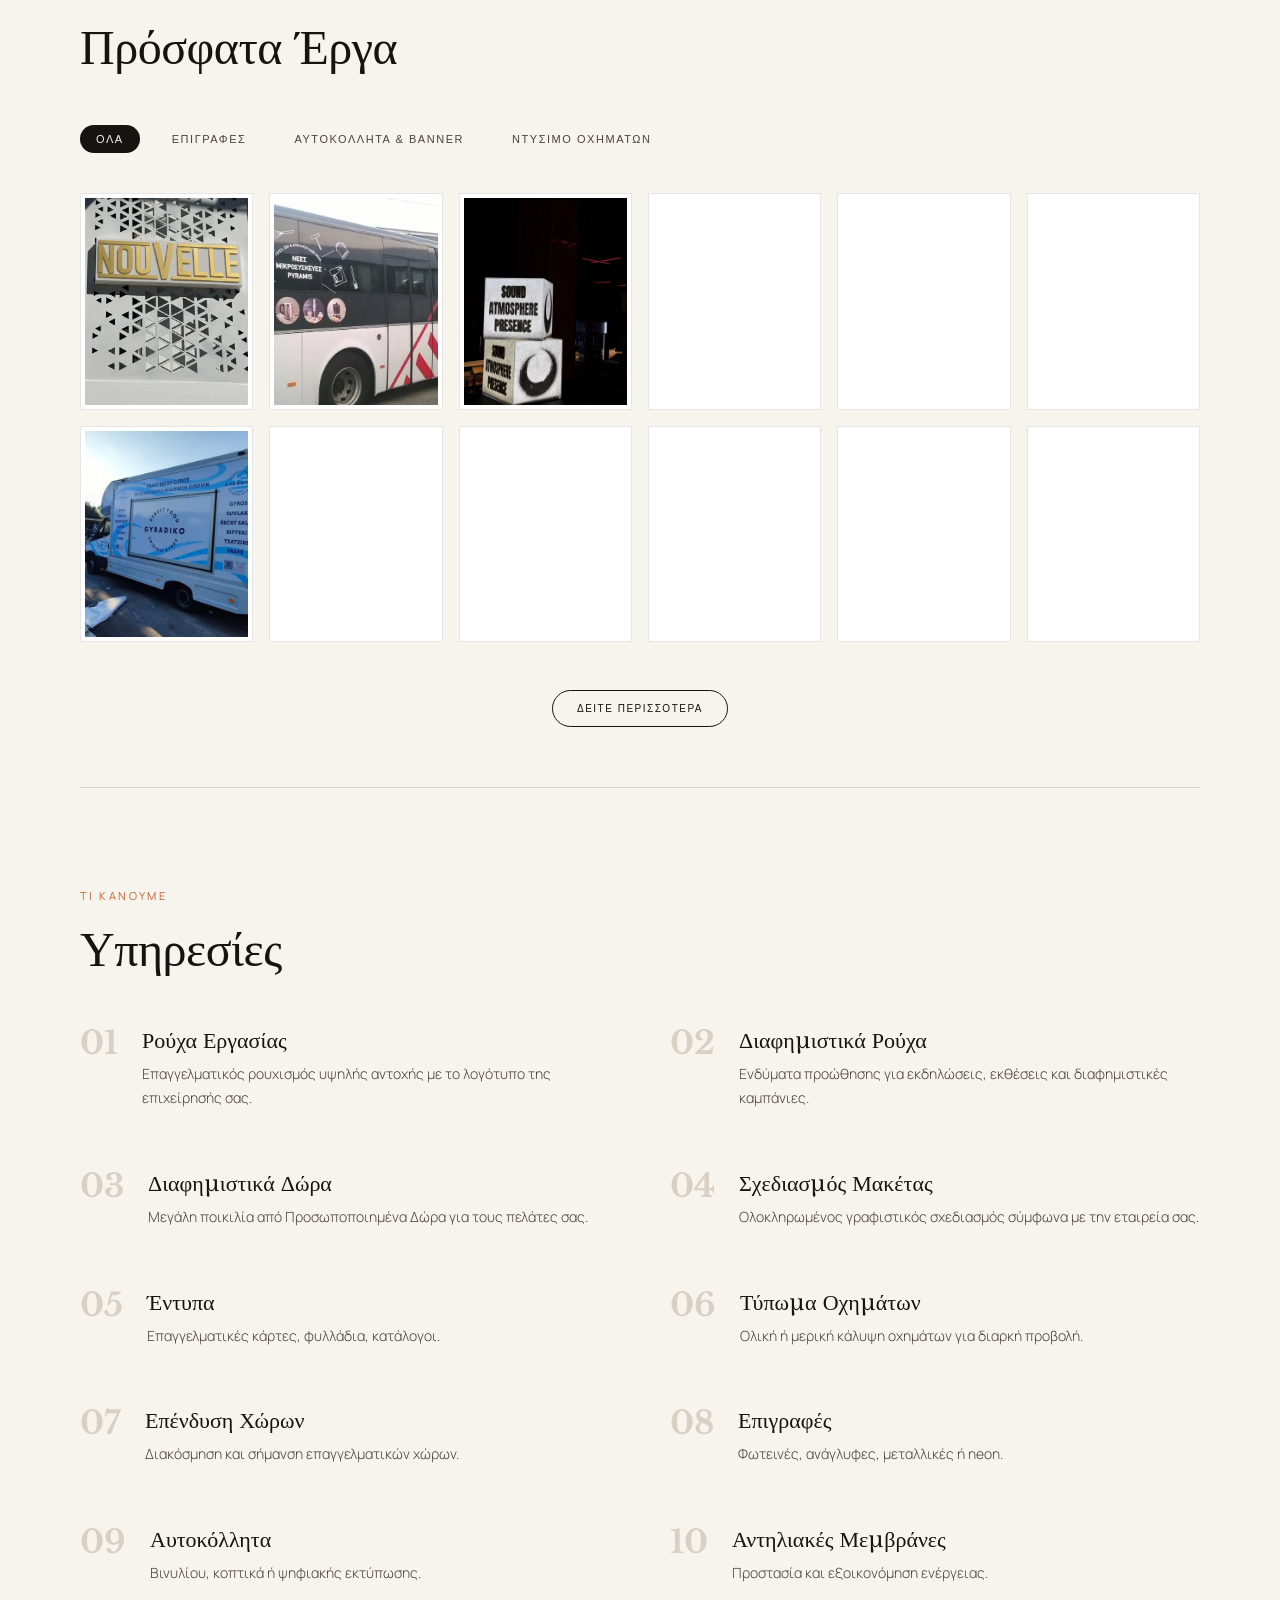
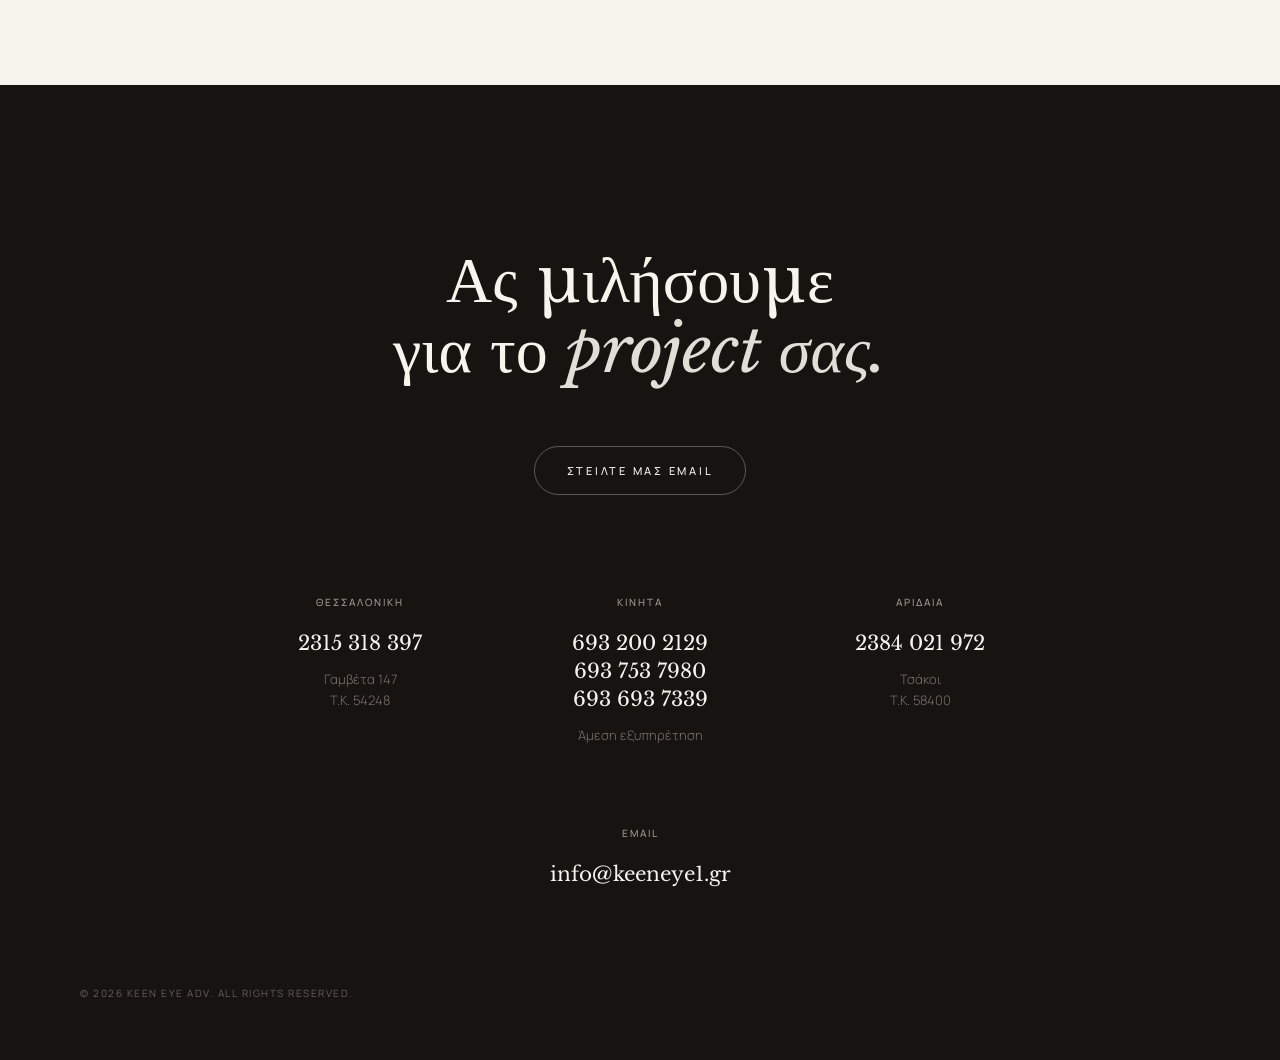
==== commit 613e1cea: "fix: update index.html structure and asset references" ====
--- a/index.html
+++ b/index.html
@@ -239,6 +239,26 @@
       pointer-events: auto
     }
 
+    .mn-close {
+      position: absolute;
+      top: 58px;
+      right: 40px;
+      background: none;
+      border: none;
+      padding: 0;
+      cursor: pointer;
+      display: flex;
+      align-items: center;
+      justify-content: center;
+      z-index: 210;
+      color: var(--ink)
+    }
+
+    .mn-close svg {
+      width: 24px;
+      height: 24px
+    }
+
     .mn-body {
       padding: 40px 40px 60px;
       display: flex;
@@ -246,40 +266,7 @@
       gap: 40px
     }
 
-    .mn-top-btns {
-      display: grid;
-      grid-template-columns: 1fr 1fr;
-      gap: 12px;
-      margin-bottom: 8px
-    }
-
-    .mn-top-btn {
-      display: flex;
-      flex-direction: column;
-      align-items: center;
-      justify-content: center;
-      gap: 8px;
-      background: #fff;
-      border: 1px solid var(--rule);
-      padding: 20px;
-      border-radius: 12px;
-      text-decoration: none;
-      color: var(--ink);
-      transition: all .2s ease
-    }
-
-    .mn-top-btn:active {
-      transform: scale(0.95);
-      background: var(--rule);
-    }
-
-    .mn-top-btn span {
-      font-size: 10px;
-      letter-spacing: .1em;
-      text-transform: uppercase;
-      font-weight: 600;
-      color: var(--mid)
-    }
+
 
     .mn-links {
       display: flex;
@@ -793,13 +780,13 @@
       background: transparent;
       border: 1px solid var(--ink);
       color: var(--ink);
-      font-size: 11px;
-      letter-spacing: .18em;
-      text-transform: uppercase;
-      padding: 14px 32px;
+      font-size: 10px;
+      letter-spacing: .15em;
+      text-transform: uppercase;
+      padding: 12px 24px;
       cursor: pointer;
       transition: all 0.3s cubic-bezier(0.16, 1, 0.3, 1);
-      border-radius: 4px
+      border-radius: 30px
     }
 
     .port-load button:hover {
@@ -1078,25 +1065,17 @@
 
 <body>
   <div class="mob-nav" id="mob-nav" role="dialog" aria-modal="true" aria-label="Mobile navigation">
+    <button class="mn-close" id="mn-close" aria-label="Close menu">
+      <svg viewBox="0 0 24 24" fill="none" stroke="currentColor" stroke-width="2" stroke-linecap="round" stroke-linejoin="round">
+        <line x1="18" y1="6" x2="6" y2="18"></line>
+        <line x1="6" y1="6" x2="18" y2="18"></line>
+      </svg>
+    </button>
     <div class="mn-body">
       <div style="margin-bottom: 20px;">
         <img src="./logo-1x.webp" alt="Logo" style="height: 60px; width: auto; opacity: 0.8;">
       </div>
-      <div class="mn-top-btns">
-        <a href="tel:+302315318397" class="mn-top-btn">
-          <svg width="20" height="20" viewBox="0 0 24 24" fill="none" stroke="currentColor" stroke-width="2">
-            <path d="M22 16.92v3a2 2 0 0 1-2.18 2 19.79 19.79 0 0 1-8.63-3.07 19.5 19.5 0 0 1-6-6 19.79 19.79 0 0 1-3.07-8.67A2 2 0 0 1 4.11 2h3a2 2 0 0 1 2 1.72 12.84 12.84 0 0 0 .7 2.81 2 2 0 0 1-.45 2.11L8.09 9.91a16 16 0 0 0 6 6l2.19-2.19a2 2 0 0 1 2.11-.45 12.84 12.84 0 0 0 2.81.7A2 2 0 0 1 22 16.92z" />
-          </svg>
-          <span>Κλήση</span>
-        </a>
-        <a href="mailto:info@keeneye1.gr" class="mn-top-btn">
-          <svg width="20" height="20" viewBox="0 0 24 24" fill="none" stroke="currentColor" stroke-width="2">
-            <path d="M4 4h16c1.1 0 2 .9 2 2v12c0 1.1-.9 2-2 2H4c-1.1 0-2-.9-2-2V6c0-1.1.9-2 2-2z" />
-            <polyline points="22,6 12,13 2,6" />
-          </svg>
-          <span>Email</span>
-        </a>
-      </div>
+
       <nav class="mn-links">
         <a href="#hero" class="mn-link">Αρχική</a>
         <a href="#about" class="mn-link">Εταιρεία</a>
@@ -1448,34 +1427,34 @@
       const runTask = (fn) => { if ('requestIdleCallback' in window) { requestIdleCallback(fn) } else { setTimeout(fn, 1) } };
 
       runTask(() => {
-        const mobBtn = document.getElementById('mob-menu'), mobNav = document.getElementById('mob-nav');
+        const mobBtn = document.getElementById('mob-menu'), mobNav = document.getElementById('mob-nav'), closeBtn = document.getElementById('mn-close');
         const openMenu = () => { mobBtn.classList.add('open'); mobNav.classList.add('open'); document.body.style.overflow = 'hidden' };
         const closeMenu = () => { mobBtn.classList.remove('open'); mobNav.classList.remove('open'); document.body.style.overflow = '' };
         if (mobBtn && mobNav) {
           mobBtn.addEventListener('click', () => { mobNav.classList.contains('open') ? closeMenu() : openMenu() });
+          if (closeBtn) closeBtn.addEventListener('click', closeMenu);
           document.querySelectorAll('#mob-nav a').forEach(link => link.addEventListener('click', closeMenu));
         }
       });
 
       runTask(() => {
         const items = Array.from(document.querySelectorAll('.port-item')), filters = document.querySelectorAll('.p-filt'), loadMoreBtn = document.getElementById('load-more-btn'), loadLessBtn = document.getElementById('load-less-btn'), container = document.getElementById('port-load-container');
-        let currentFilter = 'all', itemsLimit = 12;
-        const isMobile = window.innerWidth < 768;
+        let currentFilter = 'all', itemsLimit = window.innerWidth < 768 ? 6 : 12;
         const updateGrid = () => {
-          let visibleCount = 0; const currentLimit = isMobile ? 6 : itemsLimit;
+          const isMob = window.innerWidth < 768;
+          let visibleCount = 0;
           items.forEach(item => {
             const cat = item.getAttribute('data-category');
-            if (currentFilter === 'all' || cat === currentFilter) { if (visibleCount < currentLimit) { item.classList.add('visible') } else { item.classList.remove('visible') } visibleCount++ } else { item.classList.remove('visible') }
+            if (currentFilter === 'all' || cat === currentFilter) { if (visibleCount < itemsLimit) { item.classList.add('visible') } else { item.classList.remove('visible') } visibleCount++ } else { item.classList.remove('visible') }
           });
           const totalAvailable = currentFilter === 'all' ? items.length : items.filter(i => i.getAttribute('data-category') === currentFilter).length;
-          const displayLimit = isMobile ? 6 : itemsLimit;
-          loadMoreBtn.style.display = totalAvailable > displayLimit ? 'inline-block' : 'none';
-          loadLessBtn.style.display = itemsLimit > (isMobile ? 6 : 12) ? 'inline-block' : 'none';
-          container.style.display = (totalAvailable <= displayLimit && itemsLimit <= (isMobile ? 6 : 12)) ? 'none' : 'flex';
+          loadMoreBtn.style.display = totalAvailable > itemsLimit ? 'inline-block' : 'none';
+          loadLessBtn.style.display = itemsLimit > (isMob ? 6 : 12) ? 'inline-block' : 'none';
+          container.style.display = (totalAvailable <= (isMob ? 6 : 12) && itemsLimit <= (isMob ? 6 : 12)) ? 'none' : 'flex';
         };
-        filters.forEach(btn => btn.addEventListener('click', () => { filters.forEach(f => f.classList.remove('active')); btn.classList.add('active'); currentFilter = btn.getAttribute('data-filter'); itemsLimit = 12; updateGrid() }));
-        loadMoreBtn.addEventListener('click', () => { itemsLimit += isMobile ? 6 : 12; updateGrid() });
-        loadLessBtn.addEventListener('click', () => { itemsLimit = isMobile ? 6 : 12; updateGrid(); document.getElementById('portfolio').scrollIntoView({ behavior: 'smooth' }) });
+        filters.forEach(btn => btn.addEventListener('click', () => { filters.forEach(f => f.classList.remove('active')); btn.classList.add('active'); currentFilter = btn.getAttribute('data-filter'); itemsLimit = window.innerWidth < 768 ? 6 : 12; updateGrid() }));
+        loadMoreBtn.addEventListener('click', () => { itemsLimit += window.innerWidth < 768 ? 6 : 12; updateGrid() });
+        loadLessBtn.addEventListener('click', () => { itemsLimit = window.innerWidth < 768 ? 6 : 12; updateGrid(); document.getElementById('portfolio').scrollIntoView({ behavior: 'smooth' }) });
         updateGrid()
       });
 
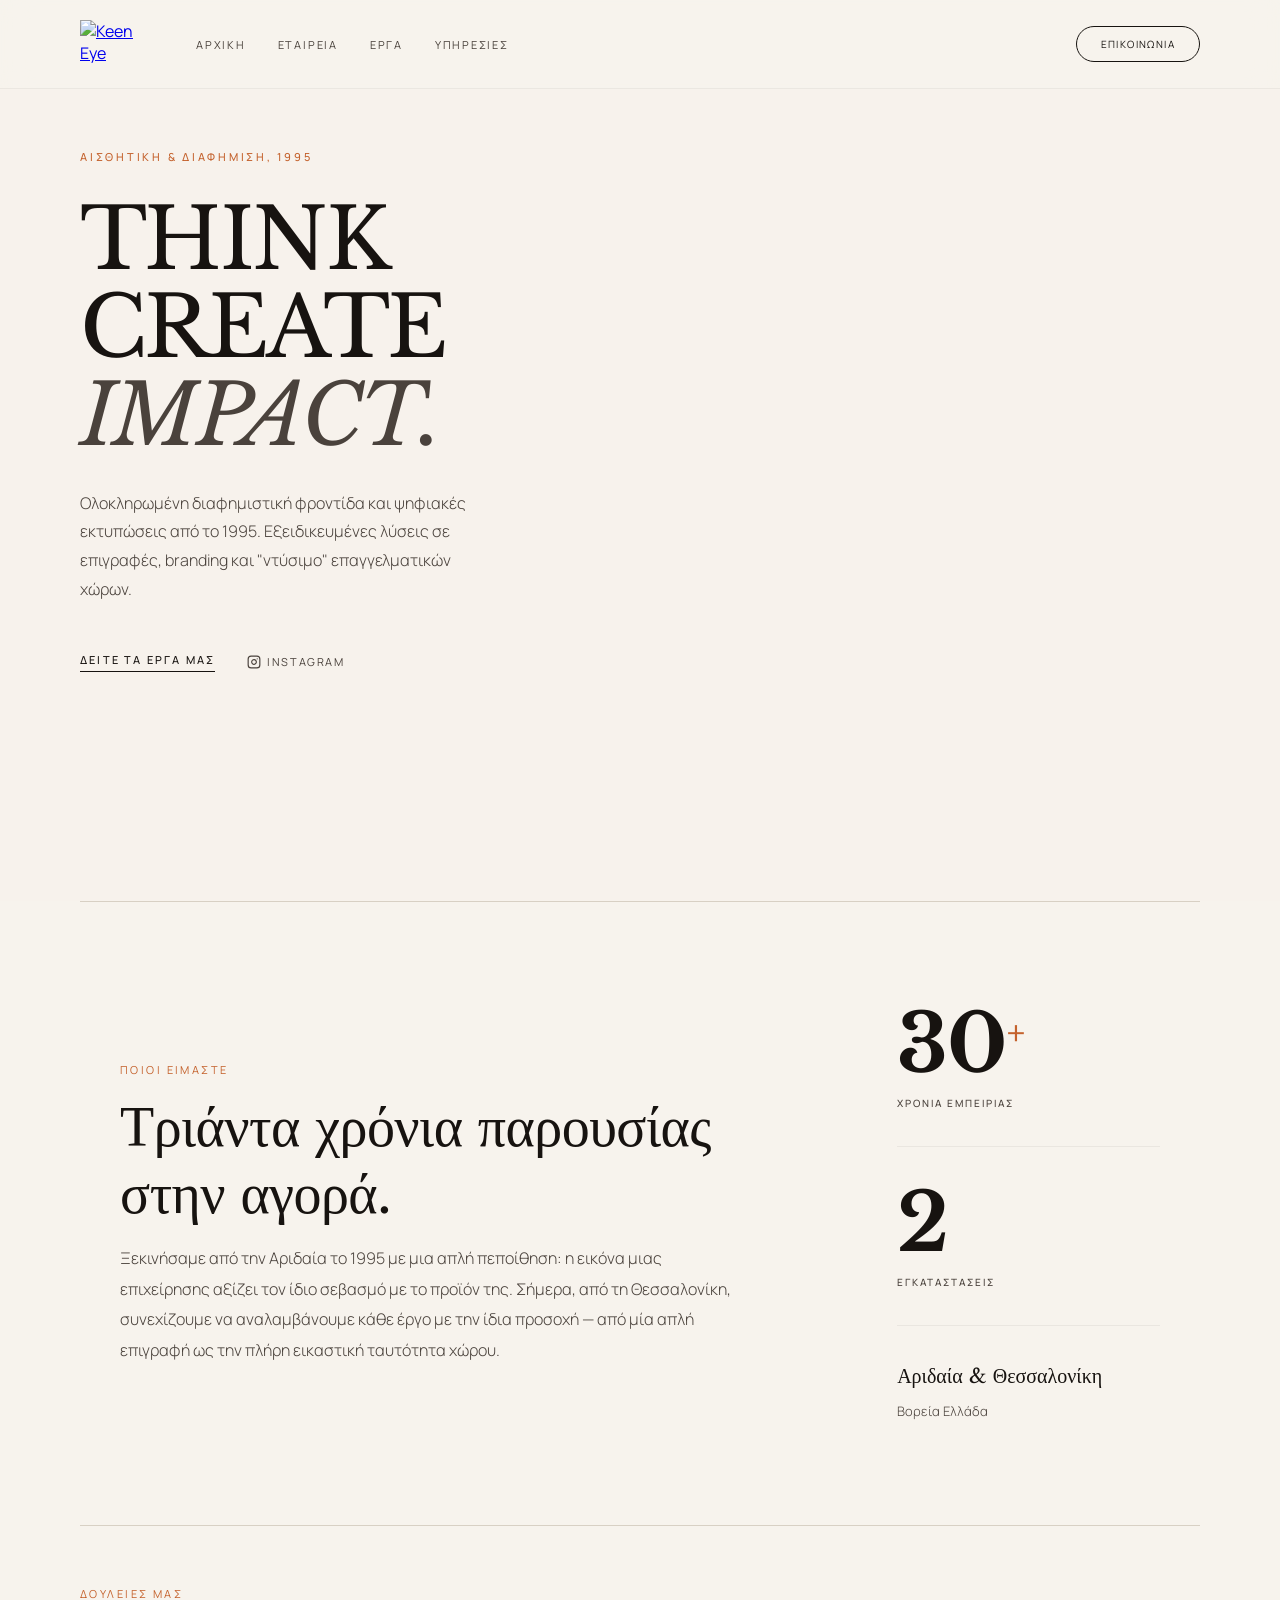
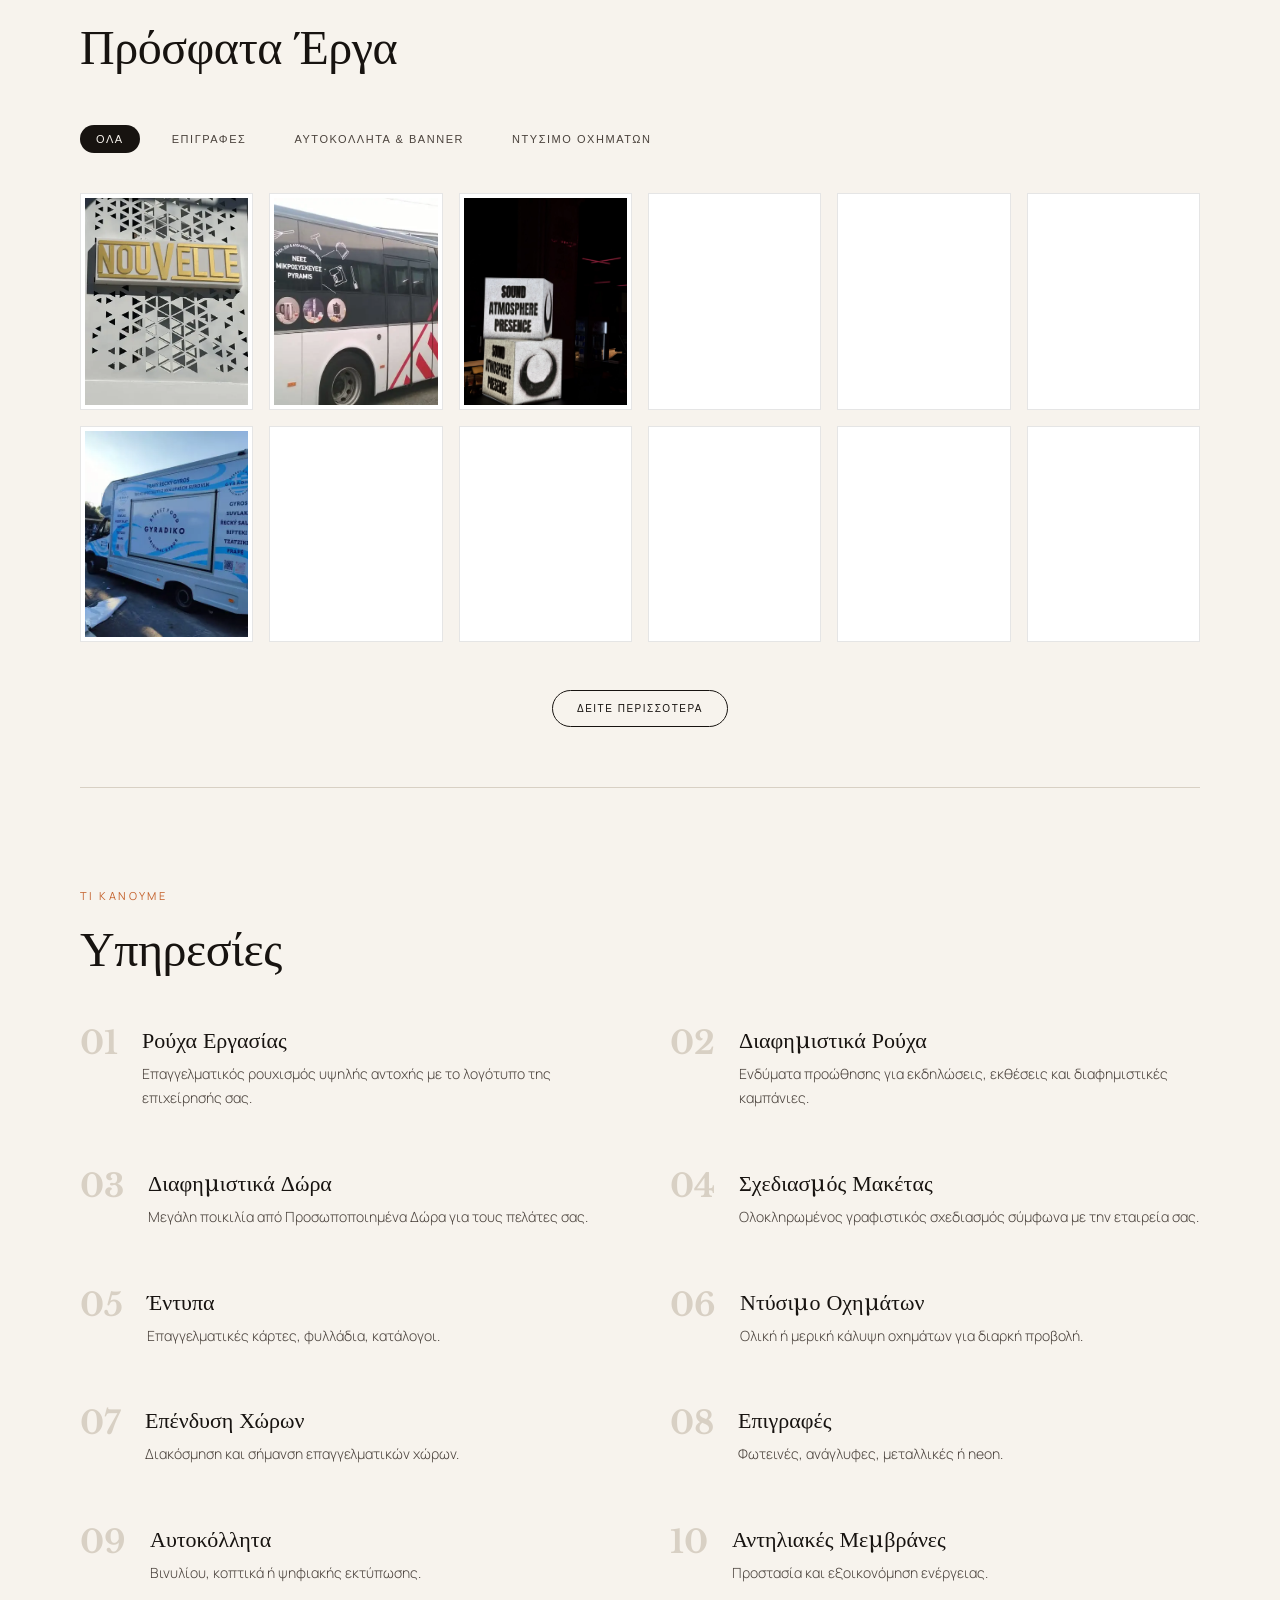
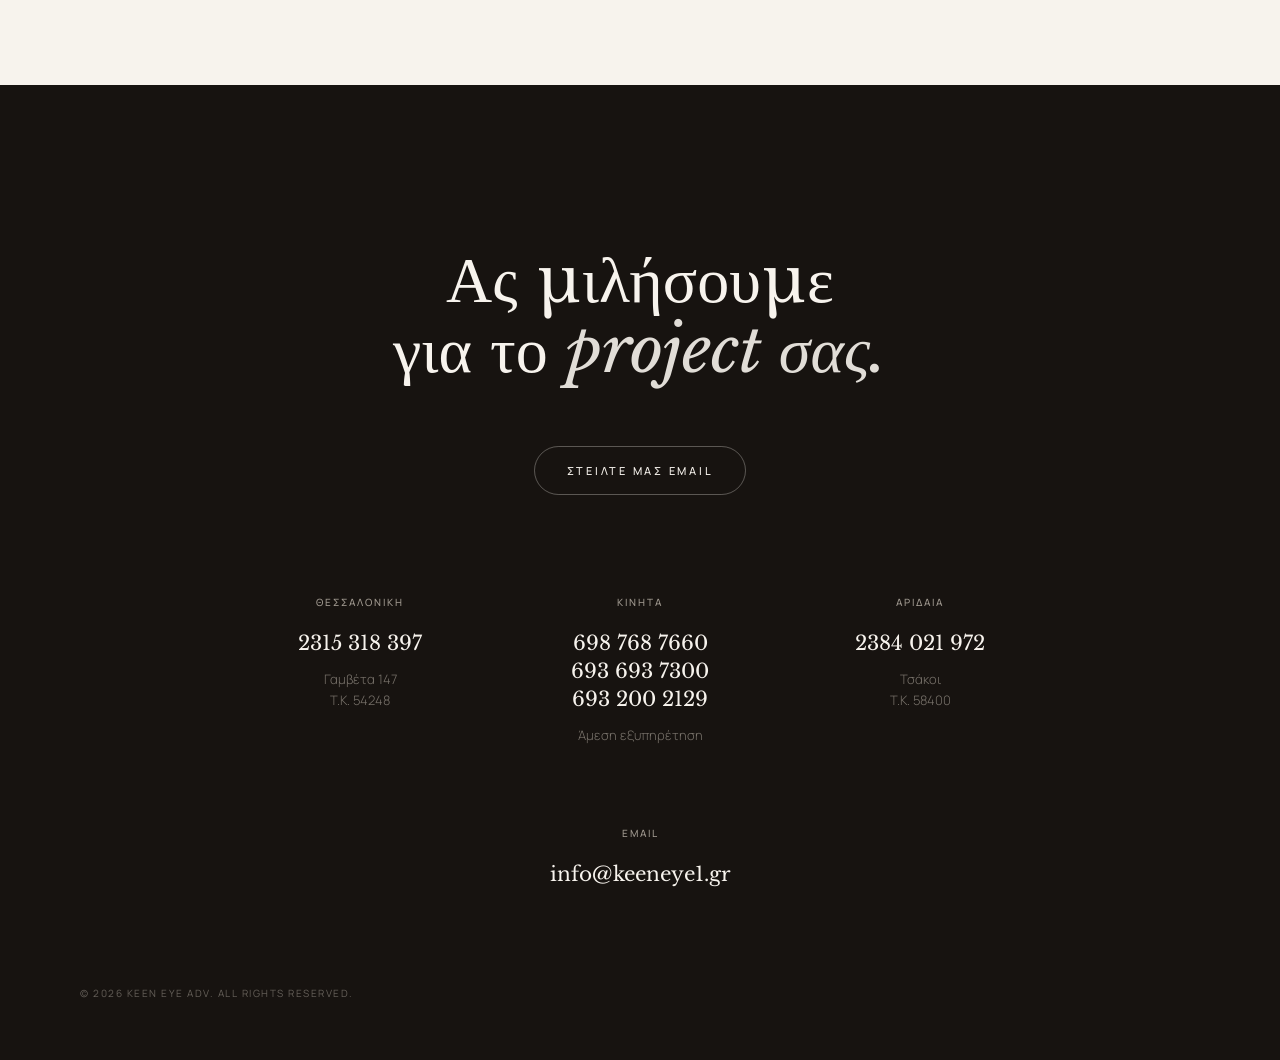
==== commit 3cd1c9f8: "chore: update contact telephone numbers in links and regenerate index files" ====
--- a/index.html
+++ b/index.html
@@ -23,7 +23,7 @@
   <meta property="twitter:image" content="https://keeneye.gr/photos/og-image.jpg">
   <link rel="preload" as="image" href="./logo-1x.webp" imagesrcset="./logo-1x.webp 1x, ./logo-2x.avif 2x"
     fetchpriority="high">
-  <link rel="preload" as="image" href="./photos/hero-mobile.webp" fetchpriority="high" media="(max-width: 767px)">
+
   <link rel="preload" as="image" href="./photos/hero-bg.webp" fetchpriority="high" media="(min-width: 768px)">
   <link rel="icon" type="image/x-icon" href="/favicon.ico">
   <link rel="preconnect" href="https://fonts.googleapis.com">
@@ -36,1031 +36,7 @@
   </noscript>
   <script
     type="application/ld+json">{"@context":"https://schema.org","@type":"LocalBusiness","name":"Keen Eye Advertising","image":"https://keeneye.gr/photos/hero-bg.webp","@id":"https://keeneye.gr","url":"https://keeneye.gr","telephone":"+302315318397","address":{"@type":"PostalAddress","streetAddress":"Γαμβέτα 147","addressLocality":"Θεσσαλονίκη","postalCode":"54248","addressCountry":"GR"},"geo":{"@type":"GeoCoordinates","latitude":40.6083,"longitude":22.9567},"openingHoursSpecification":{"@type":"OpeningHoursSpecification","dayOfWeek":["Monday","Tuesday","Wednesday","Thursday","Friday"],"opens":"09:00","closes":"17:00"}}</script>
-  <style>
-    :root {
-      --bg: #F7F3ED;
-      --ink: #171310;
-      --mid: #4A423C;
-      --rule: #D8D0C4;
-      --acc: #C4622D;
-      --serif: 'Libre Baskerville', Georgia, serif;
-      --sans: 'Manrope', sans-serif
-    }
-
-    * {
-      margin: 0;
-      padding: 0;
-      box-sizing: border-box
-    }
-
-    html {
-      scroll-behavior: smooth;
-      font-size: 16px
-    }
-
-    body {
-      font-family: var(--sans);
-      background: var(--bg);
-      color: var(--ink);
-      -webkit-font-smoothing: antialiased;
-      overflow-x: hidden
-    }
-
-    @keyframes fadeInUp {
-      from {
-        opacity: 0;
-        transform: translateY(30px)
-      }
-
-      to {
-        opacity: 1;
-        transform: translateY(0)
-      }
-    }
-
-    .reveal {
-      opacity: 0
-    }
-
-    .reveal.active {
-      animation: fadeInUp .8s cubic-bezier(.16, 1, .3, 1) forwards
-    }
-
-    .hero-reveal {
-      opacity: 0;
-      animation: fadeInUp .8s cubic-bezier(.16, 1, .3, 1) forwards
-    }
-
-    .delay-1 {
-      animation-delay: .2s
-    }
-
-    .delay-2 {
-      animation-delay: .4s
-    }
-
-    .delay-3 {
-      animation-delay: .6s
-    }
-
-    nav {
-      padding: 24px 40px;
-      display: flex;
-      align-items: center;
-      justify-content: space-between;
-      position: sticky;
-      top: 0;
-      background: rgba(247, 243, 237, 0.9);
-      backdrop-filter: blur(15px);
-      -webkit-backdrop-filter: blur(15px);
-      z-index: 100;
-      border-bottom: 1px solid rgba(0, 0, 0, 0.05)
-    }
-
-    @media(min-width:768px) {
-      nav {
-        padding: 20px 80px
-      }
-    }
-
-    .nav-left {
-      display: flex;
-      align-items: center;
-      gap: 48px
-    }
-
-    .nav-links {
-      display: none;
-      gap: 32px;
-      align-items: center
-    }
-
-    @media(min-width:768px) {
-      .nav-links {
-        display: flex
-      }
-    }
-
-    .nav-links a {
-      font-size: 11px;
-      letter-spacing: .16em;
-      text-transform: uppercase;
-      color: var(--mid);
-      text-decoration: none;
-      transition: color .15s
-    }
-
-    .nav-links a:hover {
-      color: var(--ink)
-    }
-
-    .nav-contact-btn {
-      display: none;
-      align-items: center;
-      gap: 8px;
-      border: 1px solid var(--ink);
-      color: var(--ink);
-      font-size: 10px;
-      letter-spacing: .14em;
-      text-transform: uppercase;
-      padding: 10px 24px;
-      border-radius: 30px;
-      text-decoration: none;
-      transition: all .3s cubic-bezier(.16, 1, .3, 1)
-    }
-
-    @media(min-width:768px) {
-      .nav-contact-btn {
-        display: inline-flex
-      }
-    }
-
-    .nav-contact-btn:hover {
-      background: var(--ink);
-      color: var(--bg);
-      transform: translateY(-1px)
-    }
-
-    .mob-btn {
-      display: flex;
-      flex-direction: column;
-      gap: 6px;
-      padding: 12px;
-      background: none;
-      border: none;
-      cursor: pointer;
-      margin-right: -12px;
-      position: relative;
-      z-index: 200
-    }
-
-    .mob-btn span {
-      width: 24px;
-      height: 1.2px;
-      background: var(--ink);
-      transition: all .4s cubic-bezier(.16, 1, .3, 1);
-      transform-origin: center
-    }
-
-    .mob-btn.open span:nth-child(1) {
-      transform: translateY(7.2px) rotate(45deg)
-    }
-
-    .mob-btn.open span:nth-child(2) {
-      opacity: 0;
-      transform: scaleX(0)
-    }
-
-    .mob-btn.open span:nth-child(3) {
-      transform: translateY(-7.2px) rotate(-45deg)
-    }
-
-    @media(min-width:768px) {
-      .mob-btn {
-        display: none
-      }
-    }
-
-    .mob-nav {
-      position: fixed;
-      inset: 0;
-      background: rgba(247, 243, 237, 0.98);
-      z-index: 150;
-      display: flex;
-      flex-direction: column;
-      opacity: 0;
-      pointer-events: none;
-      transition: all .5s cubic-bezier(.16, 1, .3, 1);
-      overflow-y: auto
-    }
-
-    .mob-nav.open {
-      opacity: 1;
-      pointer-events: auto
-    }
-
-    .mn-close {
-      position: absolute;
-      top: 58px;
-      right: 40px;
-      background: none;
-      border: none;
-      padding: 0;
-      cursor: pointer;
-      display: flex;
-      align-items: center;
-      justify-content: center;
-      z-index: 210;
-      color: var(--ink)
-    }
-
-    .mn-close svg {
-      width: 24px;
-      height: 24px
-    }
-
-    .mn-body {
-      padding: 40px 40px 60px;
-      display: flex;
-      flex-direction: column;
-      gap: 40px
-    }
-
-
-
-    .mn-links {
-      display: flex;
-      flex-direction: column;
-      gap: 16px
-    }
-
-    .mn-link {
-      display: flex;
-      align-items: center;
-      font-size: clamp(42px, 12vw, 56px);
-      letter-spacing: -.03em;
-      color: var(--ink);
-      text-decoration: none;
-      font-family: var(--serif);
-      padding: 8px 0
-    }
-
-    .mn-ig-row {
-      display: flex;
-      align-items: center;
-      gap: 12px;
-      text-decoration: none;
-      color: var(--ink);
-      transition: color .3s ease
-    }
-
-    .mn-ig-row:hover {
-      color: var(--acc)
-    }
-
-    .mn-ig-row span {
-      font-size: 14px;
-      letter-spacing: .1em;
-      text-transform: uppercase;
-      font-weight: 600
-    }
-
-    .mn-contact {
-      border-top: 1px solid var(--rule);
-      padding-top: 40px;
-      display: flex;
-      flex-direction: column;
-      gap: 32px
-    }
-
-    .mn-section-label {
-      font-size: 10px;
-      letter-spacing: .2em;
-      text-transform: uppercase;
-      color: var(--mid);
-      margin-bottom: 12px;
-      font-weight: 500
-    }
-
-    .mn-cg-row {
-      display: flex;
-      flex-direction: column;
-      gap: 4px
-    }
-
-    .mn-cg-label {
-      font-size: 10px;
-      letter-spacing: .2em;
-      text-transform: uppercase;
-      color: var(--mid);
-      font-weight: 500
-    }
-
-    .mn-cg-num {
-      font-size: 18px;
-      font-family: var(--serif);
-      color: var(--ink);
-      text-decoration: none
-    }
-
-    .hero {
-      position: relative;
-      padding: 40px;
-      display: flex;
-      flex-direction: column;
-      justify-content: center;
-      overflow: hidden;
-      background: url('./photos/hero-bg.webp') no-repeat center center;
-      background-size: cover;
-      min-height: calc(100vh - 80px);
-      z-index: 1
-    }
-
-    @media(max-width:767px) {
-      .hero {
-        background: url('./photos/hero-mobile.webp') no-repeat center center / contain, radial-gradient(circle at top left, #FDFBF7 0%, #F7F3ED 100%);
-        padding: 120px 32px 80px;
-        min-height: 85vh
-      }
-    }
-
-    .hero::before {
-      content: '';
-      position: absolute;
-      inset: 0;
-      background: rgba(247, 243, 237, 0.85);
-      z-index: -1
-    }
-
-    @media(max-width:767px) {
-      .hero::before {
-        background: rgba(247, 243, 237, 0.7);
-      }
-    }
-
-    @media(min-width:768px) {
-      .hero {
-        padding: 60px 80px;
-        display: grid;
-        grid-template-columns: 1.2fr 0.8fr;
-        min-height: calc(100vh - 88px)
-      }
-    }
-
-    .h-left {
-      position: relative
-    }
-
-    @media(min-width:768px) {
-      .h-left {
-        padding-right: 80px
-      }
-    }
-
-    .h-tag {
-      font-size: 10px;
-      letter-spacing: .25em;
-      text-transform: uppercase;
-      color: var(--acc);
-      margin-bottom: 24px;
-      font-weight: 500
-    }
-
-    @media(min-width:768px) {
-      .h-tag {
-        font-size: 11px;
-        margin-bottom: 32px
-      }
-    }
-
-    h1 {
-      font-family: var(--serif);
-      font-size: clamp(40px, 8vw, 84px);
-      font-weight: 400;
-      line-height: 1.05;
-      letter-spacing: -.03em;
-      margin-bottom: 24px
-    }
-
-    h1 em {
-      font-style: italic;
-      display: block;
-      color: var(--mid);
-      font-weight: 400
-    }
-
-    .h-body {
-      font-size: 15px;
-      line-height: 1.8;
-      color: var(--mid);
-      max-width: 420px;
-      margin-top: 28px;
-      font-weight: 300
-    }
-
-    @media(min-width:768px) {
-      .h-body {
-        font-size: 16px
-      }
-    }
-
-    .h-actions {
-      margin-top: 48px;
-      display: flex;
-      flex-wrap: wrap;
-      align-items: center;
-      gap: 32px
-    }
-
-    .h-btn {
-      font-size: 11px;
-      letter-spacing: .2em;
-      text-transform: uppercase;
-      color: var(--ink);
-      text-decoration: none;
-      border-bottom: 1.5px solid var(--ink);
-      padding-bottom: 4px;
-      transition: all .3s ease;
-      font-weight: 500
-    }
-
-    .h-btn:hover {
-      color: var(--acc);
-      border-color: var(--acc);
-      transform: translateX(4px)
-    }
-
-    .h-ig {
-      font-size: 11px;
-      letter-spacing: .14em;
-      text-transform: uppercase;
-      color: var(--mid);
-      text-decoration: none;
-      transition: color .15s;
-      display: inline-flex;
-      align-items: center;
-      gap: 6px
-    }
-
-    .h-ig:hover {
-      color: var(--acc)
-    }
-
-    .h-right {
-      padding-left: 0;
-      display: flex;
-      flex-direction: column;
-      gap: 0;
-      position: relative
-    }
-
-    @media(min-width:768px) {
-      .h-right {
-        padding-left: 80px
-      }
-    }
-
-    .h-stat {
-      padding: 24px 0;
-      border-bottom: 1px solid rgba(0, 0, 0, 0.05)
-    }
-
-    @media(min-width:768px) {
-      .h-stat {
-        padding: 36px 0
-      }
-    }
-
-    .h-stat:first-child {
-      padding-top: 0
-    }
-
-    .h-num {
-      font-family: var(--serif);
-      font-size: clamp(48px, 10vw, 80px);
-      font-weight: 700;
-      line-height: 1;
-      color: var(--ink);
-      letter-spacing: -0.02em
-    }
-
-    .h-num sup {
-      font-size: 40%;
-      color: var(--acc);
-      vertical-align: super;
-      margin-left: 2px
-    }
-
-    .h-lbl {
-      font-size: 10px;
-      letter-spacing: .2em;
-      text-transform: uppercase;
-      color: var(--mid);
-      margin-top: 12px;
-      font-weight: 500
-    }
-
-    .h-loc {
-      padding-top: 32px;
-      font-size: 13px;
-      color: var(--mid);
-      font-weight: 300;
-      line-height: 1.8
-    }
-
-    .h-loc strong {
-      display: block;
-      font-family: var(--serif);
-      font-size: 20px;
-      font-weight: 400;
-      color: var(--ink);
-      margin-bottom: 6px
-    }
-
-    .divider {
-      height: 1px;
-      background: var(--rule);
-      margin: 0 40px
-    }
-
-    @media(min-width:768px) {
-      .divider {
-        margin: 0 80px
-      }
-    }
-
-    .about {
-      max-width: 1200px;
-      margin: 0 auto;
-      padding: 40px
-    }
-
-    @media(min-width:768px) {
-      .about {
-        padding: 60px 80px
-      }
-    }
-
-    .about-text h2 {
-      font-family: var(--serif);
-      font-size: clamp(36px, 5vw, 56px);
-      font-weight: 400;
-      line-height: 1.2;
-      letter-spacing: -.01em;
-      margin-bottom: 16px;
-      color: var(--ink)
-    }
-
-    .about-text p {
-      font-size: 16px;
-      color: var(--mid);
-      line-height: 1.9;
-      font-weight: 300;
-      margin-bottom: 0
-    }
-
-    .about-grid {
-      display: grid;
-      grid-template-columns: 1fr;
-      gap: 48px;
-      align-items: center
-    }
-
-    @media(min-width:768px) {
-      .about-grid {
-        grid-template-columns: 1.8fr 1fr;
-        gap: 80px;
-        align-items: stretch
-      }
-    }
-
-    .about-text {
-      text-align: left;
-      padding: 80px 0
-    }
-
-    @media(min-width:768px) {
-      .about-text {
-        padding: 100px 0
-      }
-    }
-
-    .about-stats {
-      display: flex;
-      flex-direction: column;
-      justify-content: center
-    }
-
-    .portfolio {
-      padding: 40px
-    }
-
-    @media(min-width:768px) {
-      .portfolio {
-        padding: 60px 80px
-      }
-    }
-
-    .sec-label {
-      font-size: 11px;
-      letter-spacing: .22em;
-      text-transform: uppercase;
-      color: var(--acc);
-      margin-bottom: 16px
-    }
-
-    .sec-title {
-      font-family: var(--serif);
-      font-size: clamp(28px, 4vw, 48px);
-      font-weight: 400;
-      letter-spacing: -.01em;
-      margin-bottom: 48px
-    }
-
-    .port-filters {
-      display: flex;
-      flex-wrap: wrap;
-      gap: 16px;
-      margin-bottom: 40px
-    }
-
-    .p-filt {
-      background: none;
-      border: none;
-      font-size: 11px;
-      letter-spacing: .14em;
-      text-transform: uppercase;
-      color: var(--mid);
-      cursor: pointer;
-      padding: 8px 16px;
-      border-radius: 20px;
-      transition: all .2s
-    }
-
-    .p-filt:hover {
-      color: var(--ink)
-    }
-
-    .p-filt.active {
-      background: var(--ink);
-      color: var(--bg)
-    }
-
-    .port-grid {
-      display: grid;
-      grid-template-columns: repeat(2, 1fr);
-      gap: 16px
-    }
-
-    @media(min-width:640px) {
-      .port-grid {
-        grid-template-columns: repeat(4, 1fr)
-      }
-    }
-
-    @media(min-width:1024px) {
-      .port-grid {
-        grid-template-columns: repeat(6, 1fr)
-      }
-    }
-
-    .port-item {
-      position: relative;
-      width: 100%;
-      aspect-ratio: 4/5;
-      overflow: hidden;
-      background: #fff;
-      border: 1px solid rgba(0, 0, 0, 0.1);
-      padding: 4px;
-      cursor: zoom-in;
-      display: none;
-      opacity: 0;
-      transform: translateY(10px);
-      transition: opacity 0.4s ease, transform 0.4s ease
-    }
-
-    .visible .port-item {
-      display: block;
-      opacity: 1;
-      transform: translateY(0)
-    }
-
-    .port-item.visible {
-      display: block;
-      opacity: 1;
-      transform: translateY(0)
-    }
-
-    @media(max-width:767px) {
-      .port-item {
-        border: none;
-        padding: 0
-      }
-    }
-
-    .port-item img {
-      width: 100%;
-      height: 100%;
-      object-fit: cover;
-      transition: transform 0.6s ease
-    }
-
-    .port-overlay {
-      position: absolute;
-      inset: 4px;
-      background: rgba(23, 19, 16, 0.7);
-      opacity: 0;
-      transition: opacity 0.3s ease;
-      display: flex;
-      align-items: center;
-      justify-content: center;
-      pointer-events: none
-    }
-
-    .port-overlay span {
-      color: #fff;
-      font-size: 12px;
-      letter-spacing: 0.15em;
-      text-transform: uppercase;
-      text-align: center;
-      padding: 0 10px
-    }
-
-    .port-item:hover .port-overlay {
-      opacity: 1
-    }
-
-    .port-load {
-      margin-top: 48px;
-      display: flex;
-      justify-content: center
-    }
-
-    .port-load button {
-      background: transparent;
-      border: 1px solid var(--ink);
-      color: var(--ink);
-      font-size: 10px;
-      letter-spacing: .15em;
-      text-transform: uppercase;
-      padding: 12px 24px;
-      cursor: pointer;
-      transition: all 0.3s cubic-bezier(0.16, 1, 0.3, 1);
-      border-radius: 30px
-    }
-
-    .port-load button:hover {
-      background: var(--ink);
-      color: var(--bg);
-      transform: translateY(-2px)
-    }
-
-    .services {
-      padding: 80px 40px
-    }
-
-    @media(min-width:768px) {
-      .services {
-        padding: 100px 80px
-      }
-    }
-
-    .svc-grid {
-      display: grid;
-      grid-template-columns: 1fr;
-      gap: 48px
-    }
-
-    @media(max-width:767px) {
-      .svc-grid {
-        grid-template-columns: repeat(2, 1fr);
-        gap: 24px;
-      }
-      .svc-card {
-        flex-direction: column;
-        align-items: center;
-        text-align: center;
-        gap: 12px;
-      }
-      .svc-n {
-        font-size: 24px;
-      }
-      .svc-name {
-        font-size: 14px;
-      }
-      .svc-desc {
-        font-size: 11px;
-        line-height: 1.4;
-      }
-    }
-
-    @media(min-width:1024px) {
-      .svc-grid {
-        grid-template-columns: repeat(2, 1fr);
-        gap: 60px
-      }
-    }
-
-    .svc-card {
-      display: flex;
-      gap: 24px;
-      align-items: flex-start
-    }
-
-    .svc-n {
-      font-family: var(--serif);
-      font-size: 32px;
-      line-height: 1;
-      color: var(--rule);
-      font-weight: 700;
-      flex-shrink: 0
-    }
-
-    .svc-content {
-      display: flex;
-      flex-direction: column;
-      gap: 8px
-    }
-
-    .svc-name {
-      font-family: var(--serif);
-      font-size: 22px;
-      font-weight: 400;
-      color: var(--ink)
-    }
-
-    .svc-desc {
-      font-size: 14px;
-      color: var(--mid);
-      line-height: 1.7;
-      font-weight: 300
-    }
-
-    .contact {
-      padding: 100px 40px;
-      background: var(--ink);
-      color: var(--bg);
-      text-align: center;
-      position: relative
-    }
-
-    @media(min-width:768px) {
-      .contact {
-        padding: 160px 80px
-      }
-    }
-
-    .contact h2 {
-      font-family: var(--serif);
-      font-size: clamp(32px, 7vw, 64px);
-      line-height: 1.1;
-      margin-bottom: 60px;
-      font-weight: 400;
-      color: var(--bg)
-    }
-
-    .contact h2 em {
-      font-style: italic;
-      color: var(--bg);
-      opacity: 0.9
-    }
-
-    .c-main-btn {
-      display: inline-block;
-      font-size: 11px;
-      letter-spacing: .25em;
-      text-transform: uppercase;
-      border: 1px solid rgba(247, 243, 237, 0.3);
-      color: var(--bg);
-      padding: 16px 32px;
-      text-decoration: none;
-      border-radius: 40px;
-      margin-bottom: 100px;
-      transition: all 0.4s cubic-bezier(0.16, 1, 0.3, 1);
-      font-weight: 500
-    }
-
-    .c-main-btn:hover {
-      border-color: var(--bg);
-      background: var(--bg);
-      color: var(--ink)
-    }
-
-    .c-info-grid {
-      display: grid;
-      grid-template-columns: 1fr;
-      gap: 60px;
-      max-width: 800px;
-      margin: 0 auto
-    }
-
-    @media(min-width:768px) {
-      .c-info-grid {
-        grid-template-columns: repeat(3, 1fr);
-        gap: 40px;
-        align-items: start;
-      }
-
-      .c-email-row {
-        grid-column: 1 / -1;
-        margin-top: 40px;
-        display: flex;
-        flex-direction: column;
-        align-items: center;
-      }
-    }
-
-    .c-item {
-      display: flex;
-      flex-direction: column;
-      align-items: center
-    }
-
-    .c-label {
-      font-size: 10px;
-      letter-spacing: .2em;
-      text-transform: uppercase;
-      color: var(--rule);
-      margin-bottom: 20px;
-      font-weight: 500;
-      opacity: 0.7
-    }
-
-    .c-val {
-      font-size: 20px;
-      margin-bottom: 12px;
-      font-family: var(--serif);
-      line-height: 1.4
-    }
-
-    .c-val a {
-      color: var(--bg);
-      text-decoration: none;
-      transition: opacity 0.3s ease
-    }
-
-    .c-val a:hover {
-      opacity: 0.7
-    }
-
-    .c-sub {
-      font-size: 13px;
-      color: var(--rule);
-      line-height: 1.6;
-      font-weight: 300;
-      opacity: 0.5
-    }
-
-    .c-copy {
-      position: absolute;
-      bottom: 40px;
-      left: 40px;
-      font-size: 10px;
-      color: var(--rule);
-      letter-spacing: .15em;
-      text-transform: uppercase;
-      opacity: 0.4
-    }
-
-    @media(min-width:768px) {
-      .c-copy {
-        bottom: 60px;
-        left: 80px
-      }
-    }
-
-    .lightbox {
-      position: fixed;
-      inset: 0;
-      background: rgba(23, 19, 16, 0.95);
-      z-index: 9999;
-      display: none;
-      align-items: center;
-      justify-content: center;
-      padding: 20px;
-      opacity: 0;
-      transition: opacity 0.3s
-    }
-
-    .lightbox.active {
-      display: flex;
-      opacity: 1
-    }
-
-    .lightbox img {
-      max-width: 100%;
-      max-height: 90vh;
-      object-fit: contain
-    }
-
-    .lb-close {
-      position: absolute;
-      top: 20px;
-      right: 30px;
-      background: none;
-      border: none;
-      color: #fff;
-      font-size: 40px;
-      cursor: pointer;
-      font-weight: 300;
-      line-height: 1
-    }
-
-    img[alt*="Logo"] {
-      height: 48px;
-      width: auto
-    }
-
-    @media(max-width:767px) {
-      nav {
-        padding: 16px 24px
-      }
-
-      img[alt*="Logo"] {
-        height: 64px !important
-      }
-    }
-  </style>
+  <link rel="stylesheet" href="style.css">
 </head>
 
 <body>
@@ -1102,9 +78,9 @@
         </div>
         <div class="mn-cg-row">
           <span class="mn-cg-label">Κινητά</span>
+          <a href="tel:+306987687660" class="mn-cg-num">698 768 7660</a>
+          <a href="tel:+306936937300" class="mn-cg-num">693 693 7300</a>
           <a href="tel:+306932002129" class="mn-cg-num">693 200 2129</a>
-          <a href="tel:+306937537980" class="mn-cg-num">693 753 7980</a>
-          <a href="tel:+306936937339" class="mn-cg-num">693 693 7339</a>
         </div>
       </div>
     </div>
@@ -1137,7 +113,7 @@
   <section class="hero" id="hero">
     <div class="h-left">
       <div class="h-tag hero-reveal">Αισθητική & Διαφήμιση, 1995</div>
-      <h1 class="hero-reveal delay-1">Κορυφαία<br>Διαφημιστική<br><em>Προβολή.</em></h1>
+      <h1 class="hero-reveal delay-1">THINK<br>CREATE<br><em>IMPACT.</em></h1>
       <p class="h-body hero-reveal delay-2">Ολοκληρωμένη διαφημιστική φροντίδα και ψηφιακές εκτυπώσεις από το 1995.
         Εξειδικευμένες λύσεις σε
         επιγραφές, branding και "ντύσιμο" επαγγελματικών χώρων.</p>
@@ -1349,7 +325,7 @@
       <div class="svc-card">
         <div class="svc-n">06</div>
         <div class="svc-content">
-          <div class="svc-name">Τύπωμα Οχημάτων</div>
+          <div class="svc-name">Ντύσιμο Οχημάτων</div>
           <div class="svc-desc">Ολική ή μερική κάλυψη οχημάτων για διαρκή προβολή.</div>
         </div>
       </div>
@@ -1398,9 +374,9 @@
       <div>
         <div class="c-label">Κινητά</div>
         <div class="c-val">
-          <a href="tel:+306932002129">693 200 2129</a><br>
-          <a href="tel:+306937537980">693 753 7980</a><br>
-          <a href="tel:+306936937339">693 693 7339</a>
+          <a href="tel:+306987687660">698 768 7660</a><br>
+          <a href="tel:+306936937300">693 693 7300</a><br>
+          <a href="tel:+306932002129">693 200 2129</a>
         </div>
         <div class="c-sub">Άμεση εξυπηρέτηση</div>
       </div>
--- a/style.css
+++ b/style.css
@@ -0,0 +1,1034 @@
+:root {
+  --bg: #F7F3ED;
+  --ink: #171310;
+  --mid: #4A423C;
+  --rule: #D8D0C4;
+  --acc: #C4622D;
+  --serif: 'Libre Baskerville', Georgia, serif;
+  --sans: 'Manrope', sans-serif
+}
+
+* {
+  margin: 0;
+  padding: 0;
+  box-sizing: border-box
+}
+
+html {
+  scroll-behavior: smooth;
+  font-size: 16px
+}
+
+body {
+  font-family: var(--sans);
+  background: var(--bg);
+  color: var(--ink);
+  -webkit-font-smoothing: antialiased;
+  overflow-x: hidden
+}
+
+@keyframes fadeInUp {
+  from {
+    opacity: 0;
+    transform: translateY(30px)
+  }
+
+  to {
+    opacity: 1;
+    transform: translateY(0)
+  }
+}
+
+.reveal {
+  opacity: 0
+}
+
+.reveal.active {
+  animation: fadeInUp .8s cubic-bezier(.16, 1, .3, 1) forwards
+}
+
+.hero-reveal {
+  opacity: 0;
+  animation: fadeInUp .8s cubic-bezier(.16, 1, .3, 1) forwards
+}
+
+.delay-1 {
+  animation-delay: .2s
+}
+
+.delay-2 {
+  animation-delay: .4s
+}
+
+.delay-3 {
+  animation-delay: .6s
+}
+
+nav {
+  padding: 24px 40px;
+  display: flex;
+  align-items: center;
+  justify-content: space-between;
+  position: sticky;
+  top: 0;
+  background: rgba(247, 243, 237, 0.9);
+  backdrop-filter: blur(15px);
+  -webkit-backdrop-filter: blur(15px);
+  z-index: 100;
+  border-bottom: 1px solid rgba(0, 0, 0, 0.05)
+}
+
+@media(min-width:768px) {
+  nav {
+    padding: 20px 80px
+  }
+}
+
+.nav-left {
+  display: flex;
+  align-items: center;
+  gap: 48px
+}
+
+.nav-links {
+  display: none;
+  gap: 32px;
+  align-items: center
+}
+
+@media(min-width:768px) {
+  .nav-links {
+    display: flex
+  }
+}
+
+.nav-links a {
+  font-size: 11px;
+  letter-spacing: .16em;
+  text-transform: uppercase;
+  color: var(--mid);
+  text-decoration: none;
+  transition: color .15s
+}
+
+.nav-links a:hover {
+  color: var(--ink)
+}
+
+.nav-contact-btn {
+  display: none;
+  align-items: center;
+  gap: 8px;
+  border: 1px solid var(--ink);
+  color: var(--ink);
+  font-size: 10px;
+  letter-spacing: .14em;
+  text-transform: uppercase;
+  padding: 10px 24px;
+  border-radius: 30px;
+  text-decoration: none;
+  transition: all .3s cubic-bezier(.16, 1, .3, 1)
+}
+
+@media(min-width:768px) {
+  .nav-contact-btn {
+    display: inline-flex
+  }
+}
+
+.nav-contact-btn:hover {
+  background: var(--ink);
+  color: var(--bg);
+  transform: translateY(-1px)
+}
+
+.mob-btn {
+  display: flex;
+  flex-direction: column;
+  gap: 4px;
+  padding: 8px;
+  background: none;
+  border: none;
+  cursor: pointer;
+  margin-right: -8px;
+  position: relative;
+  z-index: 200
+}
+
+.mob-btn span {
+  width: 20px;
+  height: 1.2px;
+  background: var(--ink);
+  transition: all .4s cubic-bezier(.16, 1, .3, 1);
+  transform-origin: center
+}
+
+.mob-btn.open span:nth-child(1) {
+  transform: translateY(7.2px) rotate(45deg)
+}
+
+.mob-btn.open span:nth-child(2) {
+  opacity: 0;
+  transform: scaleX(0)
+}
+
+.mob-btn.open span:nth-child(3) {
+  transform: translateY(-7.2px) rotate(-45deg)
+}
+
+@media(min-width:768px) {
+  .mob-btn {
+    display: none
+  }
+}
+
+.mob-nav {
+  position: fixed;
+  inset: 0;
+  background: #FBF8F3;
+  z-index: 150;
+  display: flex;
+  flex-direction: column;
+  opacity: 0;
+  pointer-events: none;
+  transition: all .5s cubic-bezier(.16, 1, .3, 1);
+  overflow-y: auto
+}
+
+.mob-nav.open {
+  opacity: 1;
+  pointer-events: auto
+}
+
+.mn-close {
+  position: absolute;
+  top: 58px;
+  right: 40px;
+  background: none;
+  border: none;
+  padding: 0;
+  cursor: pointer;
+  display: flex;
+  align-items: center;
+  justify-content: center;
+  z-index: 210;
+  color: var(--ink)
+}
+
+.mn-close svg {
+  width: 24px;
+  height: 24px
+}
+
+.mn-body {
+  padding: 40px 40px 60px;
+  display: flex;
+  flex-direction: column;
+  gap: 40px
+}
+
+
+
+.mn-links {
+  display: flex;
+  flex-direction: column;
+  gap: 16px
+}
+
+.mn-link {
+  display: flex;
+  align-items: center;
+  font-size: clamp(42px, 12vw, 56px);
+  letter-spacing: -.03em;
+  color: var(--ink);
+  text-decoration: none;
+  font-family: var(--serif);
+  padding: 8px 0
+}
+
+.mn-ig-row {
+  display: flex;
+  align-items: center;
+  gap: 12px;
+  text-decoration: none;
+  color: var(--ink);
+  transition: color .3s ease
+}
+
+.mn-ig-row:hover {
+  color: var(--acc)
+}
+
+.mn-ig-row span {
+  font-size: 14px;
+  letter-spacing: .1em;
+  text-transform: uppercase;
+  font-weight: 600
+}
+
+.mn-contact {
+  border-top: 1px solid var(--rule);
+  padding-top: 40px;
+  display: flex;
+  flex-direction: column;
+  gap: 32px
+}
+
+.mn-section-label {
+  font-size: 10px;
+  letter-spacing: .2em;
+  text-transform: uppercase;
+  color: var(--mid);
+  margin-bottom: 12px;
+  font-weight: 500
+}
+
+.mn-cg-row {
+  display: flex;
+  flex-direction: column;
+  gap: 4px
+}
+
+.mn-cg-label {
+  font-size: 10px;
+  letter-spacing: .2em;
+  text-transform: uppercase;
+  color: var(--mid);
+  font-weight: 500
+}
+
+.mn-cg-num {
+  font-size: 18px;
+  font-family: var(--serif);
+  color: var(--ink);
+  text-decoration: none
+}
+
+.hero {
+  position: relative;
+  padding: 40px;
+  display: flex;
+  flex-direction: column;
+  justify-content: center;
+  overflow: hidden;
+  background: url('./photos/hero-bg.webp') no-repeat center center;
+  background-size: cover;
+  min-height: calc(100vh - 80px);
+  z-index: 1
+}
+
+@media(max-width:767px) {
+  .hero {
+    background: #FBF8F3;
+    padding: 80px 32px 60px;
+    min-height: auto
+  }
+}
+
+.hero::before {
+  content: '';
+  position: absolute;
+  inset: 0;
+  background: rgba(247, 243, 237, 0.85);
+  z-index: -1
+}
+
+@media(max-width:767px) {
+  .hero::before {
+    background: none;
+  }
+}
+
+@media(min-width:768px) {
+  .hero {
+    padding: 60px 80px;
+    display: grid;
+    grid-template-columns: 1.2fr 0.8fr;
+    min-height: calc(100vh - 88px)
+  }
+}
+
+.h-left {
+  position: relative
+}
+
+@media(min-width:768px) {
+  .h-left {
+    padding-right: 80px
+  }
+}
+
+.h-tag {
+  font-size: 10px;
+  letter-spacing: .25em;
+  text-transform: uppercase;
+  color: var(--acc);
+  margin-bottom: 24px;
+  font-weight: 500
+}
+
+@media(min-width:768px) {
+  .h-tag {
+    font-size: 11px;
+    margin-bottom: 32px
+  }
+}
+
+h1 {
+  font-family: var(--serif);
+  font-size: clamp(40px, 8vw, 84px);
+  font-weight: 400;
+  line-height: 1.05;
+  letter-spacing: -.03em;
+  margin-bottom: 24px
+}
+
+h1 em {
+  font-style: italic;
+  display: block;
+  color: var(--mid);
+  font-weight: 400
+}
+
+.h-body {
+  font-size: 15px;
+  line-height: 1.8;
+  color: var(--mid);
+  max-width: 420px;
+  margin-top: 28px;
+  font-weight: 300
+}
+
+@media(min-width:768px) {
+  .h-body {
+    font-size: 16px
+  }
+}
+
+.h-actions {
+  margin-top: 48px;
+  display: flex;
+  flex-wrap: wrap;
+  align-items: center;
+  gap: 32px
+}
+
+.h-btn {
+  font-size: 11px;
+  letter-spacing: .2em;
+  text-transform: uppercase;
+  color: var(--ink);
+  text-decoration: none;
+  border-bottom: 1.5px solid var(--ink);
+  padding-bottom: 4px;
+  transition: all .3s ease;
+  font-weight: 500
+}
+
+.h-btn:hover {
+  color: var(--acc);
+  border-color: var(--acc);
+  transform: translateX(4px)
+}
+
+.h-ig {
+  font-size: 11px;
+  letter-spacing: .14em;
+  text-transform: uppercase;
+  color: var(--mid);
+  text-decoration: none;
+  transition: color .15s;
+  display: inline-flex;
+  align-items: center;
+  gap: 6px
+}
+
+.h-ig:hover {
+  color: var(--acc)
+}
+
+.h-right {
+  padding-left: 0;
+  display: flex;
+  flex-direction: column;
+  gap: 0;
+  position: relative
+}
+
+@media(min-width:768px) {
+  .h-right {
+    padding-left: 80px
+  }
+}
+
+.h-stat {
+  padding: 24px 0;
+  border-bottom: 1px solid rgba(0, 0, 0, 0.05)
+}
+
+@media(min-width:768px) {
+  .h-stat {
+    padding: 36px 0
+  }
+}
+
+.h-stat:first-child {
+  padding-top: 0
+}
+
+.h-num {
+  font-family: var(--serif);
+  font-size: clamp(48px, 10vw, 80px);
+  font-weight: 700;
+  line-height: 1;
+  color: var(--ink);
+  letter-spacing: -0.02em
+}
+
+.h-num sup {
+  font-size: 40%;
+  color: var(--acc);
+  vertical-align: super;
+  margin-left: 2px
+}
+
+.h-lbl {
+  font-size: 10px;
+  letter-spacing: .2em;
+  text-transform: uppercase;
+  color: var(--mid);
+  margin-top: 12px;
+  font-weight: 500
+}
+
+.h-loc {
+  padding-top: 32px;
+  font-size: 13px;
+  color: var(--mid);
+  font-weight: 300;
+  line-height: 1.8
+}
+
+.h-loc strong {
+  display: block;
+  font-family: var(--serif);
+  font-size: 20px;
+  font-weight: 400;
+  color: var(--ink);
+  margin-bottom: 6px
+}
+
+.divider {
+  height: 1px;
+  background: var(--rule);
+  margin: 0 40px
+}
+
+@media(max-width:767px) {
+  .divider {
+    display: none
+  }
+}
+
+@media(min-width:768px) {
+  .divider {
+    margin: 0 80px
+  }
+}
+
+.about {
+  max-width: 1200px;
+  margin: 0 auto;
+  padding: 40px
+}
+
+@media(min-width:768px) {
+  .about {
+    padding: 60px 80px
+  }
+}
+
+.about-text h2 {
+  font-family: var(--serif);
+  font-size: clamp(36px, 5vw, 56px);
+  font-weight: 400;
+  line-height: 1.2;
+  letter-spacing: -.01em;
+  margin-bottom: 16px;
+  color: var(--ink)
+}
+
+.about-text p {
+  font-size: 16px;
+  color: var(--mid);
+  line-height: 1.9;
+  font-weight: 300;
+  margin-bottom: 0
+}
+
+.about-grid {
+  display: grid;
+  grid-template-columns: 1fr;
+  gap: 48px;
+  align-items: center
+}
+
+@media(min-width:768px) {
+  .about-grid {
+    grid-template-columns: 1.8fr 1fr;
+    gap: 80px;
+    align-items: stretch
+  }
+}
+
+.about-text {
+  text-align: left;
+  padding: 80px 0
+}
+
+@media(min-width:768px) {
+  .about-text {
+    padding: 100px 0
+  }
+}
+
+.about-stats {
+  display: flex;
+  flex-direction: column;
+  justify-content: center
+}
+
+.portfolio {
+  padding: 40px
+}
+
+@media(min-width:768px) {
+  .portfolio {
+    padding: 60px 80px
+  }
+}
+
+.sec-label {
+  font-size: 11px;
+  letter-spacing: .22em;
+  text-transform: uppercase;
+  color: var(--acc);
+  margin-bottom: 16px
+}
+
+.sec-title {
+  font-family: var(--serif);
+  font-size: clamp(28px, 4vw, 48px);
+  font-weight: 400;
+  letter-spacing: -.01em;
+  margin-bottom: 48px
+}
+
+.port-filters {
+  display: flex;
+  flex-wrap: wrap;
+  gap: 16px;
+  margin-bottom: 40px
+}
+
+.p-filt {
+  background: none;
+  border: none;
+  font-size: 11px;
+  letter-spacing: .14em;
+  text-transform: uppercase;
+  color: var(--mid);
+  cursor: pointer;
+  padding: 8px 16px;
+  border-radius: 20px;
+  transition: all .2s
+}
+
+.p-filt:hover {
+  color: var(--ink)
+}
+
+.p-filt.active {
+  background: var(--ink);
+  color: var(--bg)
+}
+
+.port-grid {
+  display: grid;
+  grid-template-columns: repeat(2, 1fr);
+  gap: 16px
+}
+
+@media(min-width:640px) {
+  .port-grid {
+    grid-template-columns: repeat(4, 1fr)
+  }
+}
+
+@media(min-width:1024px) {
+  .port-grid {
+    grid-template-columns: repeat(6, 1fr)
+  }
+}
+
+.port-item {
+  position: relative;
+  width: 100%;
+  aspect-ratio: 4/5;
+  overflow: hidden;
+  background: #fff;
+  border: 1px solid rgba(0, 0, 0, 0.1);
+  padding: 4px;
+  cursor: zoom-in;
+  display: none;
+  opacity: 0;
+  transform: translateY(10px);
+  transition: opacity 0.4s ease, transform 0.4s ease
+}
+
+.visible .port-item {
+  display: block;
+  opacity: 1;
+  transform: translateY(0)
+}
+
+.port-item.visible {
+  display: block;
+  opacity: 1;
+  transform: translateY(0)
+}
+
+@media(max-width:767px) {
+  .port-item {
+    border: none;
+    padding: 0
+  }
+}
+
+.port-item img {
+  width: 100%;
+  height: 100%;
+  object-fit: cover;
+  transition: transform 0.6s ease
+}
+
+.port-overlay {
+  position: absolute;
+  inset: 4px;
+  background: rgba(23, 19, 16, 0.7);
+  opacity: 0;
+  transition: opacity 0.3s ease;
+  display: flex;
+  align-items: center;
+  justify-content: center;
+  pointer-events: none
+}
+
+.port-overlay span {
+  color: #fff;
+  font-size: 12px;
+  letter-spacing: 0.15em;
+  text-transform: uppercase;
+  text-align: center;
+  padding: 0 10px
+}
+
+.port-item:hover .port-overlay {
+  opacity: 1
+}
+
+.port-load {
+  margin-top: 48px;
+  display: flex;
+  justify-content: center
+}
+
+.port-load button {
+  background: transparent;
+  border: 1px solid var(--ink);
+  color: var(--ink);
+  font-size: 10px;
+  letter-spacing: .15em;
+  text-transform: uppercase;
+  padding: 12px 24px;
+  cursor: pointer;
+  transition: all 0.3s cubic-bezier(0.16, 1, 0.3, 1);
+  border-radius: 30px
+}
+
+.port-load button:hover {
+  background: var(--ink);
+  color: var(--bg);
+  transform: translateY(-2px)
+}
+
+.services {
+  padding: 80px 40px
+}
+
+@media(min-width:768px) {
+  .services {
+    padding: 100px 80px
+  }
+}
+
+.svc-grid {
+  display: grid;
+  grid-template-columns: 1fr;
+  gap: 48px
+}
+
+@media(max-width:767px) {
+  .svc-grid {
+    grid-template-columns: repeat(2, 1fr);
+    gap: 24px;
+  }
+  .svc-card {
+    flex-direction: column;
+    align-items: center;
+    text-align: center;
+    gap: 12px;
+  }
+  .svc-n {
+    font-size: 24px;
+  }
+  .svc-name {
+    font-size: 14px;
+  }
+  .svc-desc {
+    font-size: 11px;
+    line-height: 1.4;
+  }
+}
+
+@media(min-width:1024px) {
+  .svc-grid {
+    grid-template-columns: repeat(2, 1fr);
+    gap: 60px
+  }
+}
+
+.svc-card {
+  display: flex;
+  gap: 24px;
+  align-items: flex-start
+}
+
+.svc-n {
+  font-family: var(--serif);
+  font-size: 32px;
+  line-height: 1;
+  color: var(--rule);
+  font-weight: 700;
+  flex-shrink: 0
+}
+
+.svc-content {
+  display: flex;
+  flex-direction: column;
+  gap: 8px
+}
+
+.svc-name {
+  font-family: var(--serif);
+  font-size: 22px;
+  font-weight: 400;
+  color: var(--ink)
+}
+
+.svc-desc {
+  font-size: 14px;
+  color: var(--mid);
+  line-height: 1.7;
+  font-weight: 300
+}
+
+.contact {
+  padding: 100px 40px;
+  background: var(--ink);
+  color: var(--bg);
+  text-align: center;
+  position: relative
+}
+
+@media(min-width:768px) {
+  .contact {
+    padding: 160px 80px
+  }
+}
+
+.contact h2 {
+  font-family: var(--serif);
+  font-size: clamp(32px, 7vw, 64px);
+  line-height: 1.1;
+  margin-bottom: 60px;
+  font-weight: 400;
+  color: var(--bg)
+}
+
+.contact h2 em {
+  font-style: italic;
+  color: var(--bg);
+  opacity: 0.9
+}
+
+.c-main-btn {
+  display: inline-block;
+  font-size: 11px;
+  letter-spacing: .25em;
+  text-transform: uppercase;
+  border: 1px solid rgba(247, 243, 237, 0.3);
+  color: var(--bg);
+  padding: 16px 32px;
+  text-decoration: none;
+  border-radius: 40px;
+  margin-bottom: 100px;
+  transition: all 0.4s cubic-bezier(0.16, 1, 0.3, 1);
+  font-weight: 500
+}
+
+.c-main-btn:hover {
+  border-color: var(--bg);
+  background: var(--bg);
+  color: var(--ink)
+}
+
+.c-info-grid {
+  display: grid;
+  grid-template-columns: 1fr;
+  gap: 60px;
+  max-width: 800px;
+  margin: 0 auto
+}
+
+@media(min-width:768px) {
+  .c-info-grid {
+    grid-template-columns: repeat(3, 1fr);
+    gap: 40px;
+    align-items: start;
+  }
+
+  .c-email-row {
+    grid-column: 1 / -1;
+    margin-top: 40px;
+    display: flex;
+    flex-direction: column;
+    align-items: center;
+  }
+}
+
+.c-item {
+  display: flex;
+  flex-direction: column;
+  align-items: center
+}
+
+.c-label {
+  font-size: 10px;
+  letter-spacing: .2em;
+  text-transform: uppercase;
+  color: var(--rule);
+  margin-bottom: 20px;
+  font-weight: 500;
+  opacity: 0.7
+}
+
+.c-val {
+  font-size: 20px;
+  margin-bottom: 12px;
+  font-family: var(--serif);
+  line-height: 1.4
+}
+
+.c-val a {
+  color: var(--bg);
+  text-decoration: none;
+  transition: opacity 0.3s ease
+}
+
+.c-val a:hover {
+  opacity: 0.7
+}
+
+.c-sub {
+  font-size: 13px;
+  color: var(--rule);
+  line-height: 1.6;
+  font-weight: 300;
+  opacity: 0.5
+}
+
+.c-copy {
+  position: absolute;
+  bottom: 40px;
+  left: 40px;
+  font-size: 10px;
+  color: var(--rule);
+  letter-spacing: .15em;
+  text-transform: uppercase;
+  opacity: 0.4
+}
+
+@media(min-width:768px) {
+  .c-copy {
+    bottom: 60px;
+    left: 80px
+  }
+}
+
+.lightbox {
+  position: fixed;
+  inset: 0;
+  background: rgba(23, 19, 16, 0.95);
+  z-index: 9999;
+  display: none;
+  align-items: center;
+  justify-content: center;
+  padding: 20px;
+  opacity: 0;
+  transition: opacity 0.3s
+}
+
+.lightbox.active {
+  display: flex;
+  opacity: 1
+}
+
+.lightbox img {
+  max-width: 100%;
+  max-height: 90vh;
+  object-fit: contain
+}
+
+.lb-close {
+  position: absolute;
+  top: 20px;
+  right: 30px;
+  background: none;
+  border: none;
+  color: #fff;
+  font-size: 40px;
+  cursor: pointer;
+  font-weight: 300;
+  line-height: 1
+}
+
+img[alt*="Logo"] {
+  height: 48px;
+  width: auto
+}
+
+@media(max-width:767px) {
+  nav {
+    position: relative;
+    padding: 12px 24px;
+    background: transparent;
+    backdrop-filter: none;
+    -webkit-backdrop-filter: none;
+    border-bottom: none
+  }
+
+  img[alt*="Logo"] {
+    height: 54px !important
+  }
+}
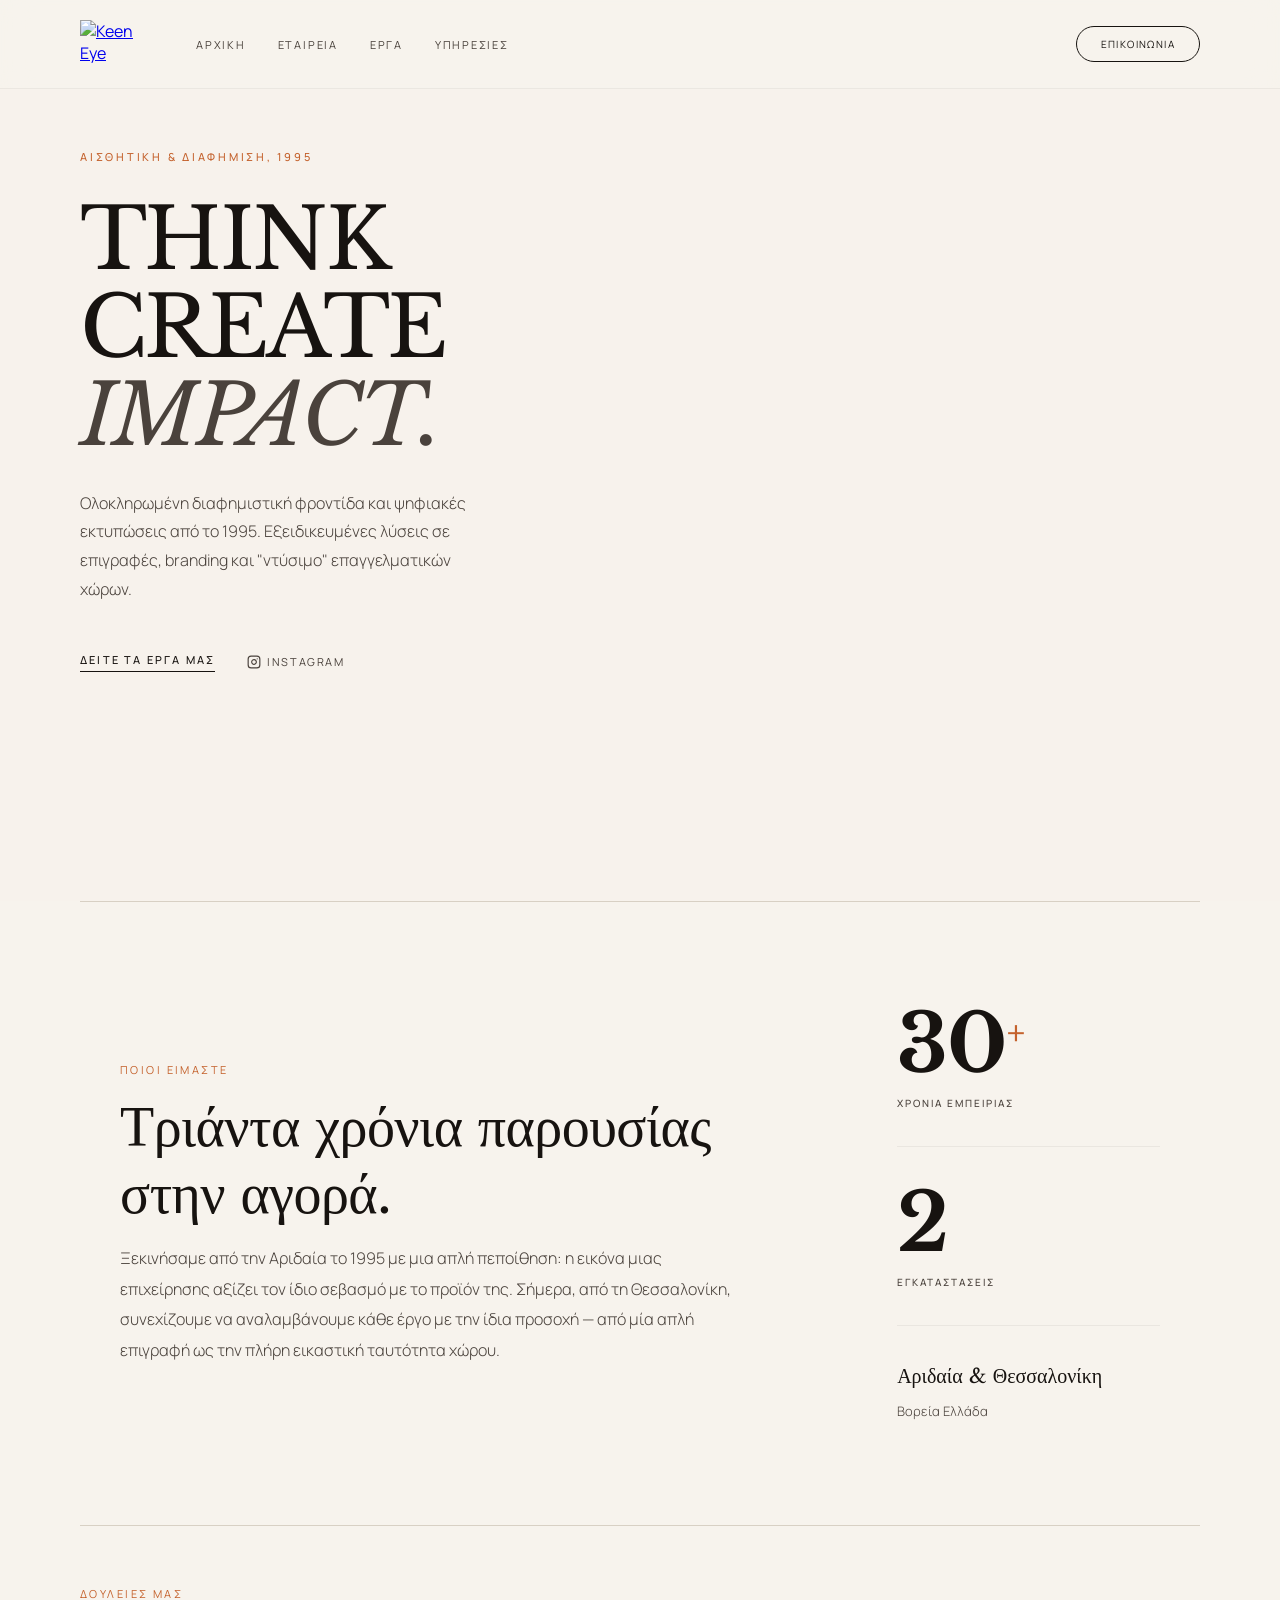
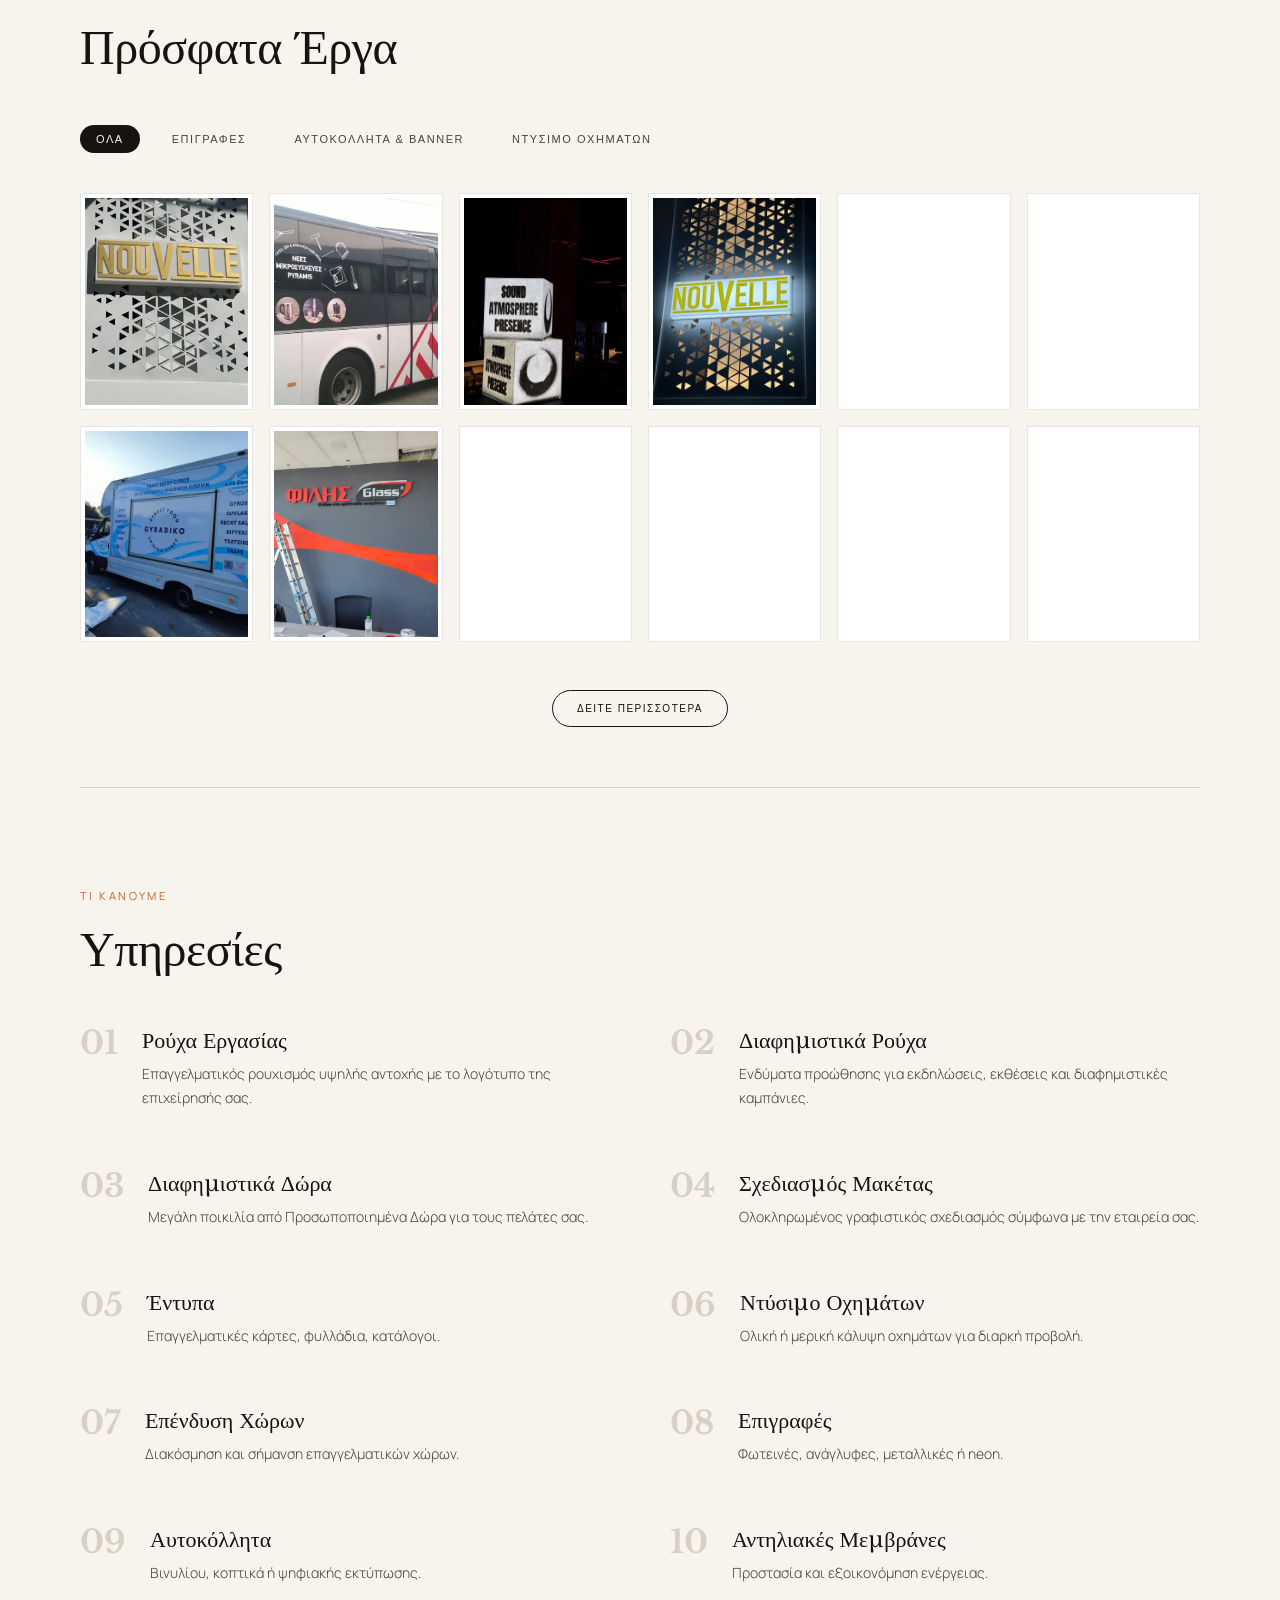
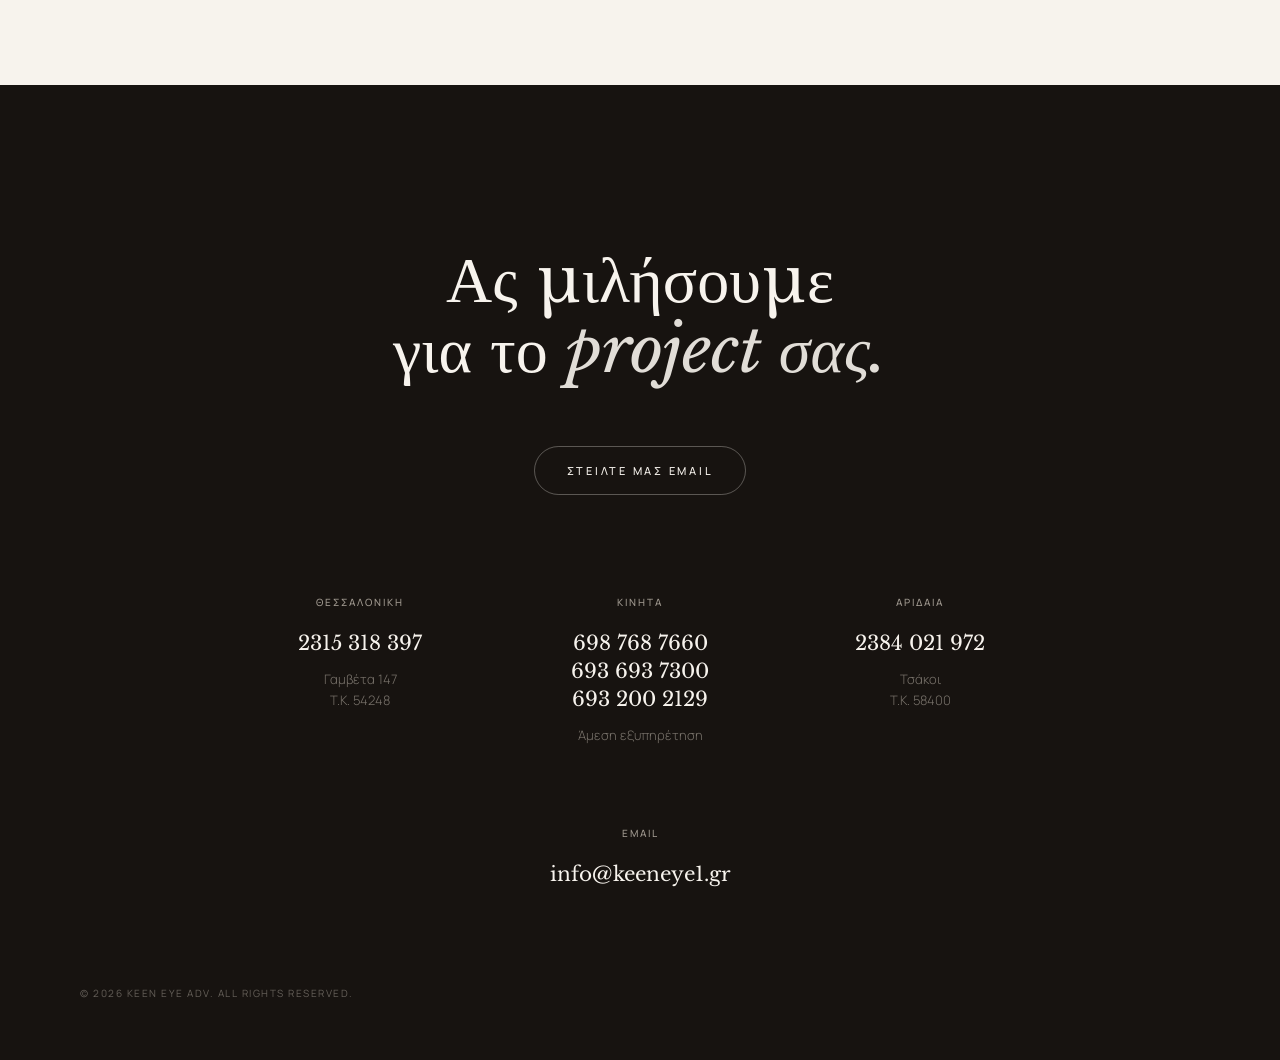
==== commit a1a51eec: "feat: add web app manifest and favicon assets for PWA support" ====
--- a/index.html
+++ b/index.html
@@ -25,7 +25,11 @@
     fetchpriority="high">
 
   <link rel="preload" as="image" href="./photos/hero-bg.webp" fetchpriority="high" media="(min-width: 768px)">
-  <link rel="icon" type="image/x-icon" href="/favicon.ico">
+  <link rel="icon" type="image/png" href="/favicon-96x96.png" sizes="96x96" />
+  <link rel="shortcut icon" href="/favicon.ico" />
+  <link rel="apple-touch-icon" sizes="180x180" href="/apple-touch-icon.png" />
+  <meta name="apple-mobile-web-app-title" content="Keen Eye" />
+  <link rel="manifest" href="/site.webmanifest" />
   <link rel="preconnect" href="https://fonts.googleapis.com">
   <link rel="preconnect" href="https://fonts.gstatic.com" crossorigin>
   <link rel="stylesheet"
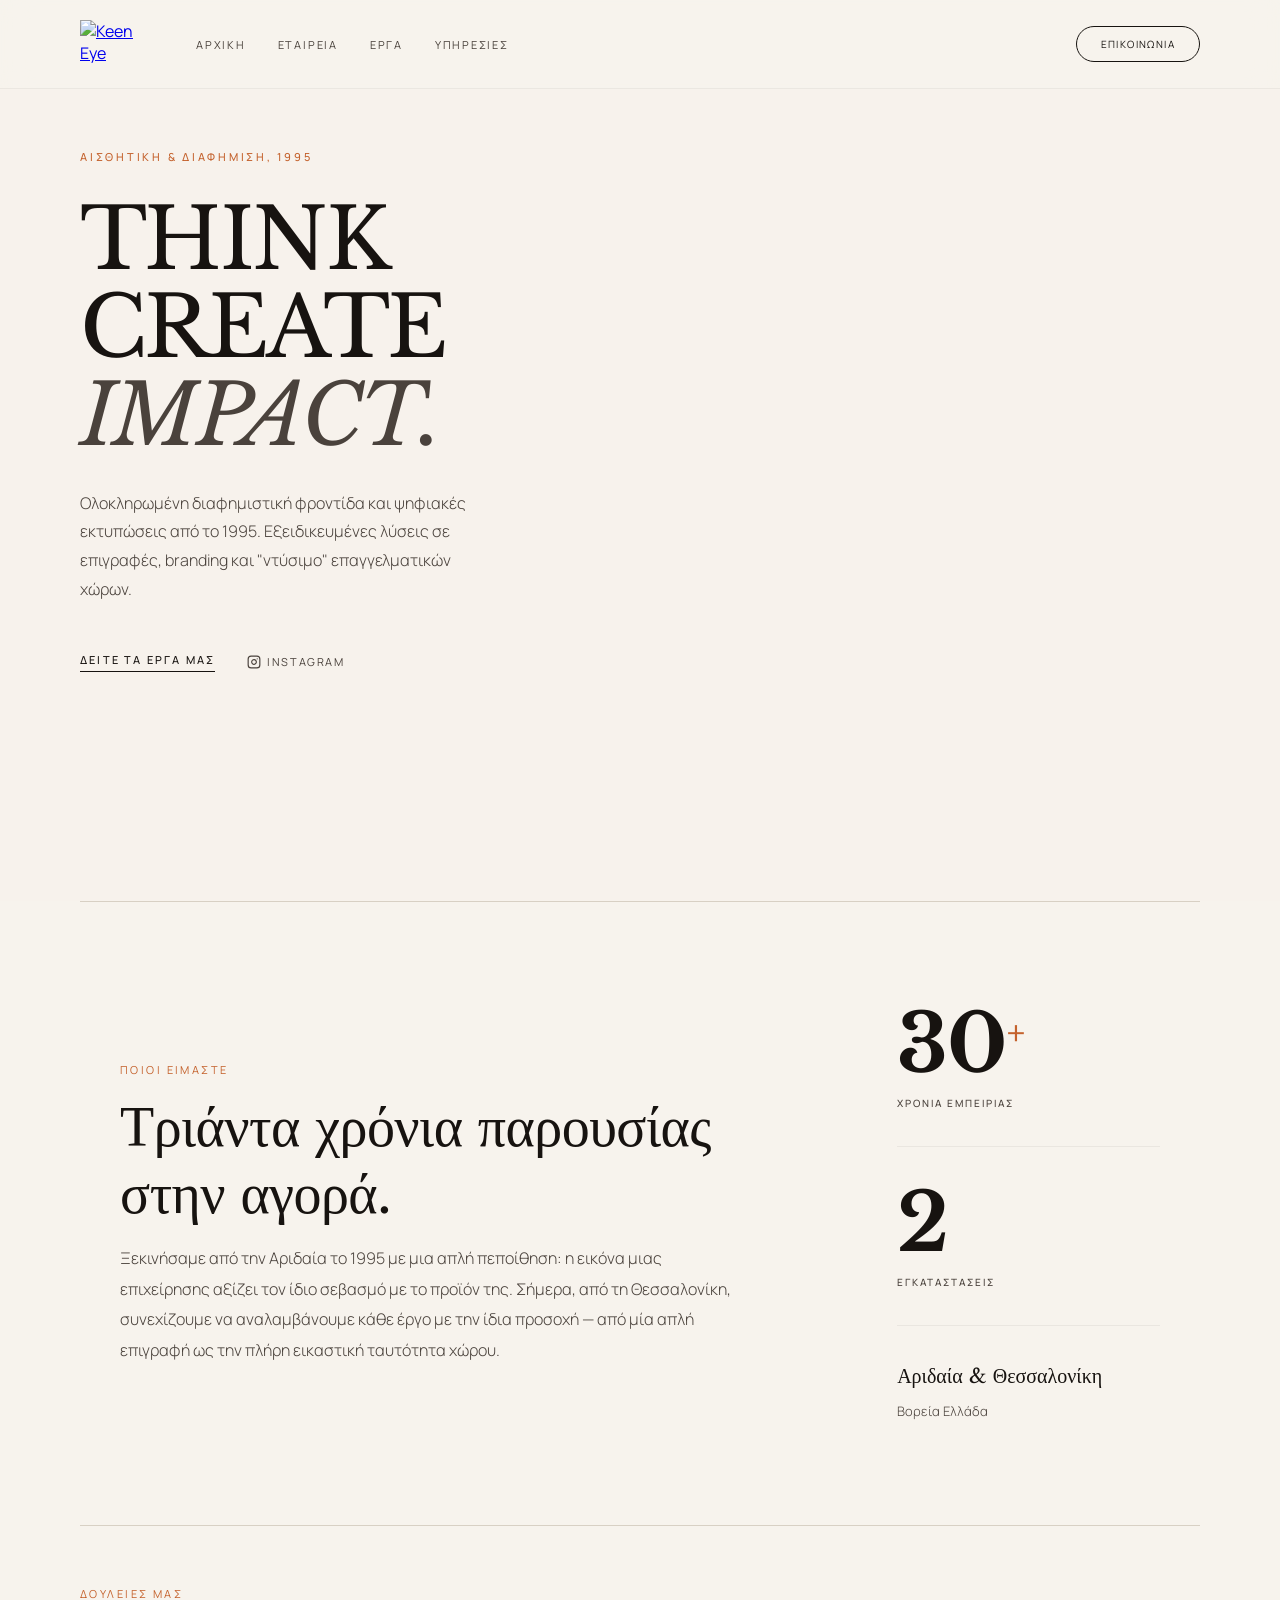
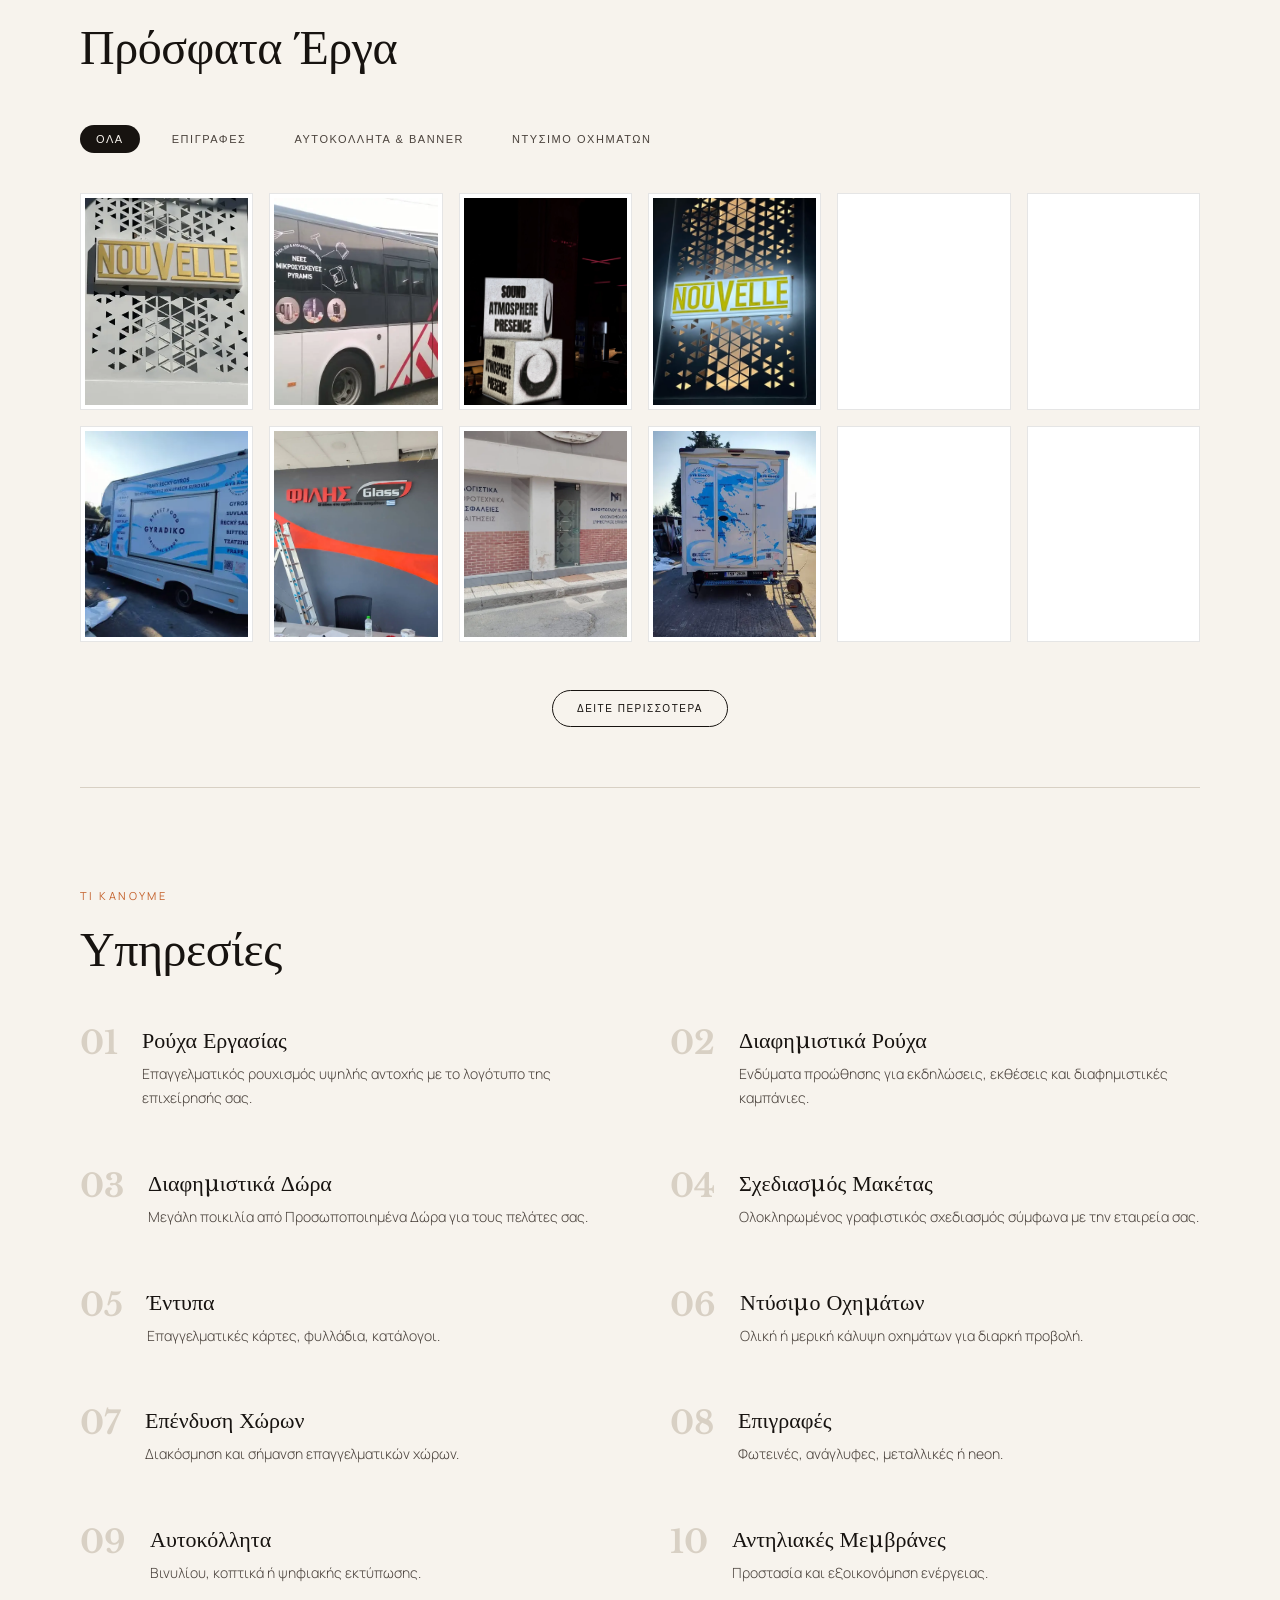
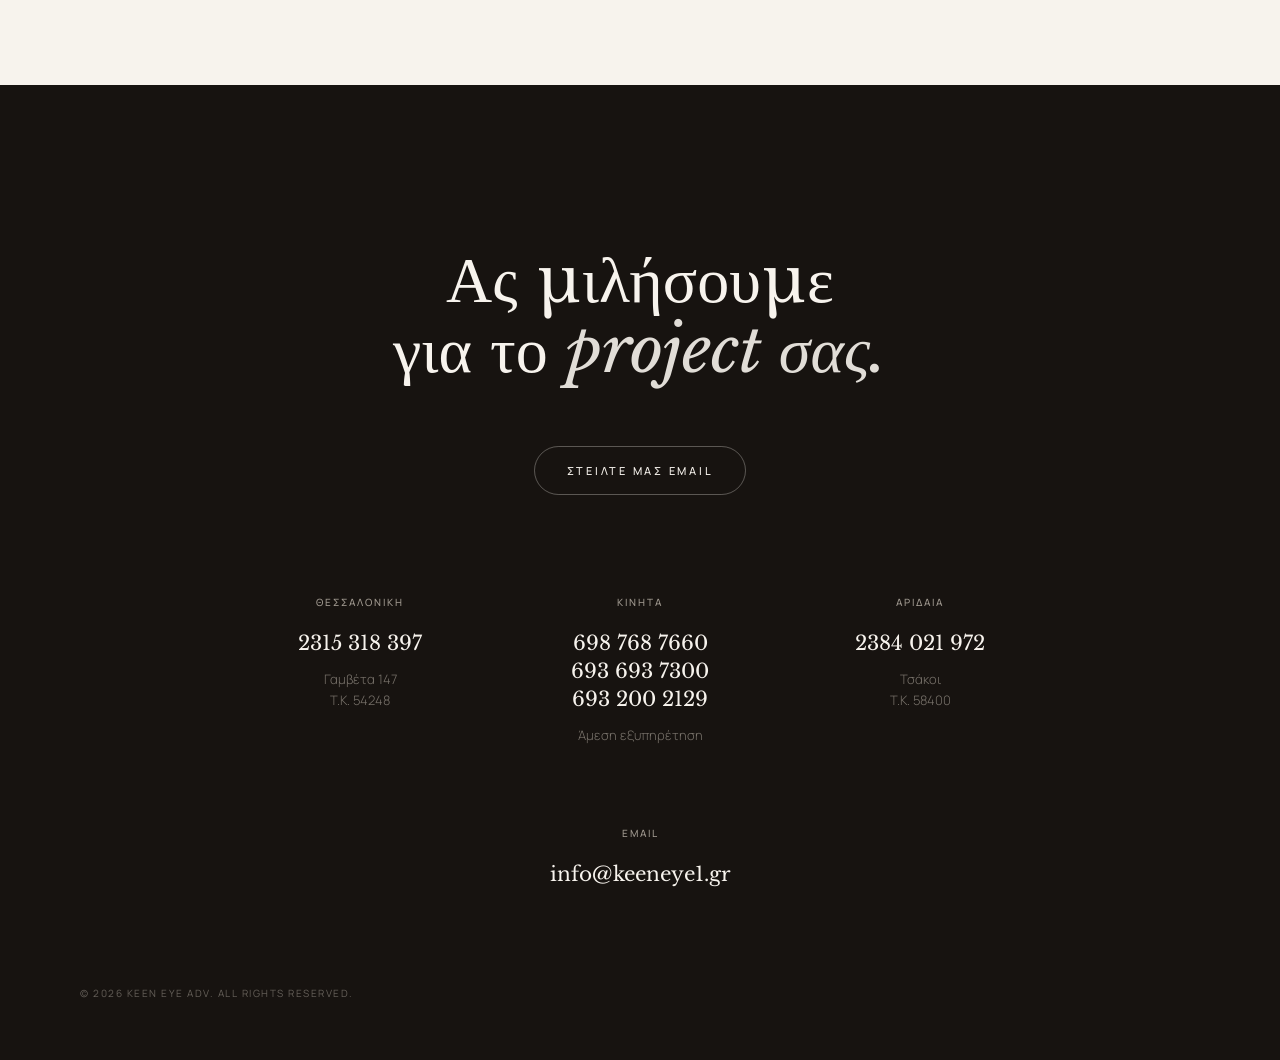
==== commit bb3da849: "feat: update hero section with mobile background image and clean up redundant media queries" ====
--- a/index.html
+++ b/index.html
@@ -24,6 +24,7 @@
   <link rel="preload" as="image" href="./logo-1x.webp" imagesrcset="./logo-1x.webp 1x, ./logo-2x.avif 2x"
     fetchpriority="high">
 
+  <link rel="preload" as="image" href="./photos/hero-mobile.webp" fetchpriority="high" media="(max-width: 767px)">
   <link rel="preload" as="image" href="./photos/hero-bg.webp" fetchpriority="high" media="(min-width: 768px)">
   <link rel="icon" type="image/png" href="/favicon-96x96.png" sizes="96x96" />
   <link rel="shortcut icon" href="/favicon.ico" />
--- a/style.css
+++ b/style.css
@@ -319,7 +319,8 @@
 
 @media(max-width:767px) {
   .hero {
-    background: #FBF8F3;
+    background: url('./photos/hero-mobile.webp') no-repeat center center;
+    background-size: cover;
     padding: 80px 32px 60px;
     min-height: auto
   }
@@ -331,12 +332,6 @@
   inset: 0;
   background: rgba(247, 243, 237, 0.85);
   z-index: -1
-}
-
-@media(max-width:767px) {
-  .hero::before {
-    background: none;
-  }
 }
 
 @media(min-width:768px) {
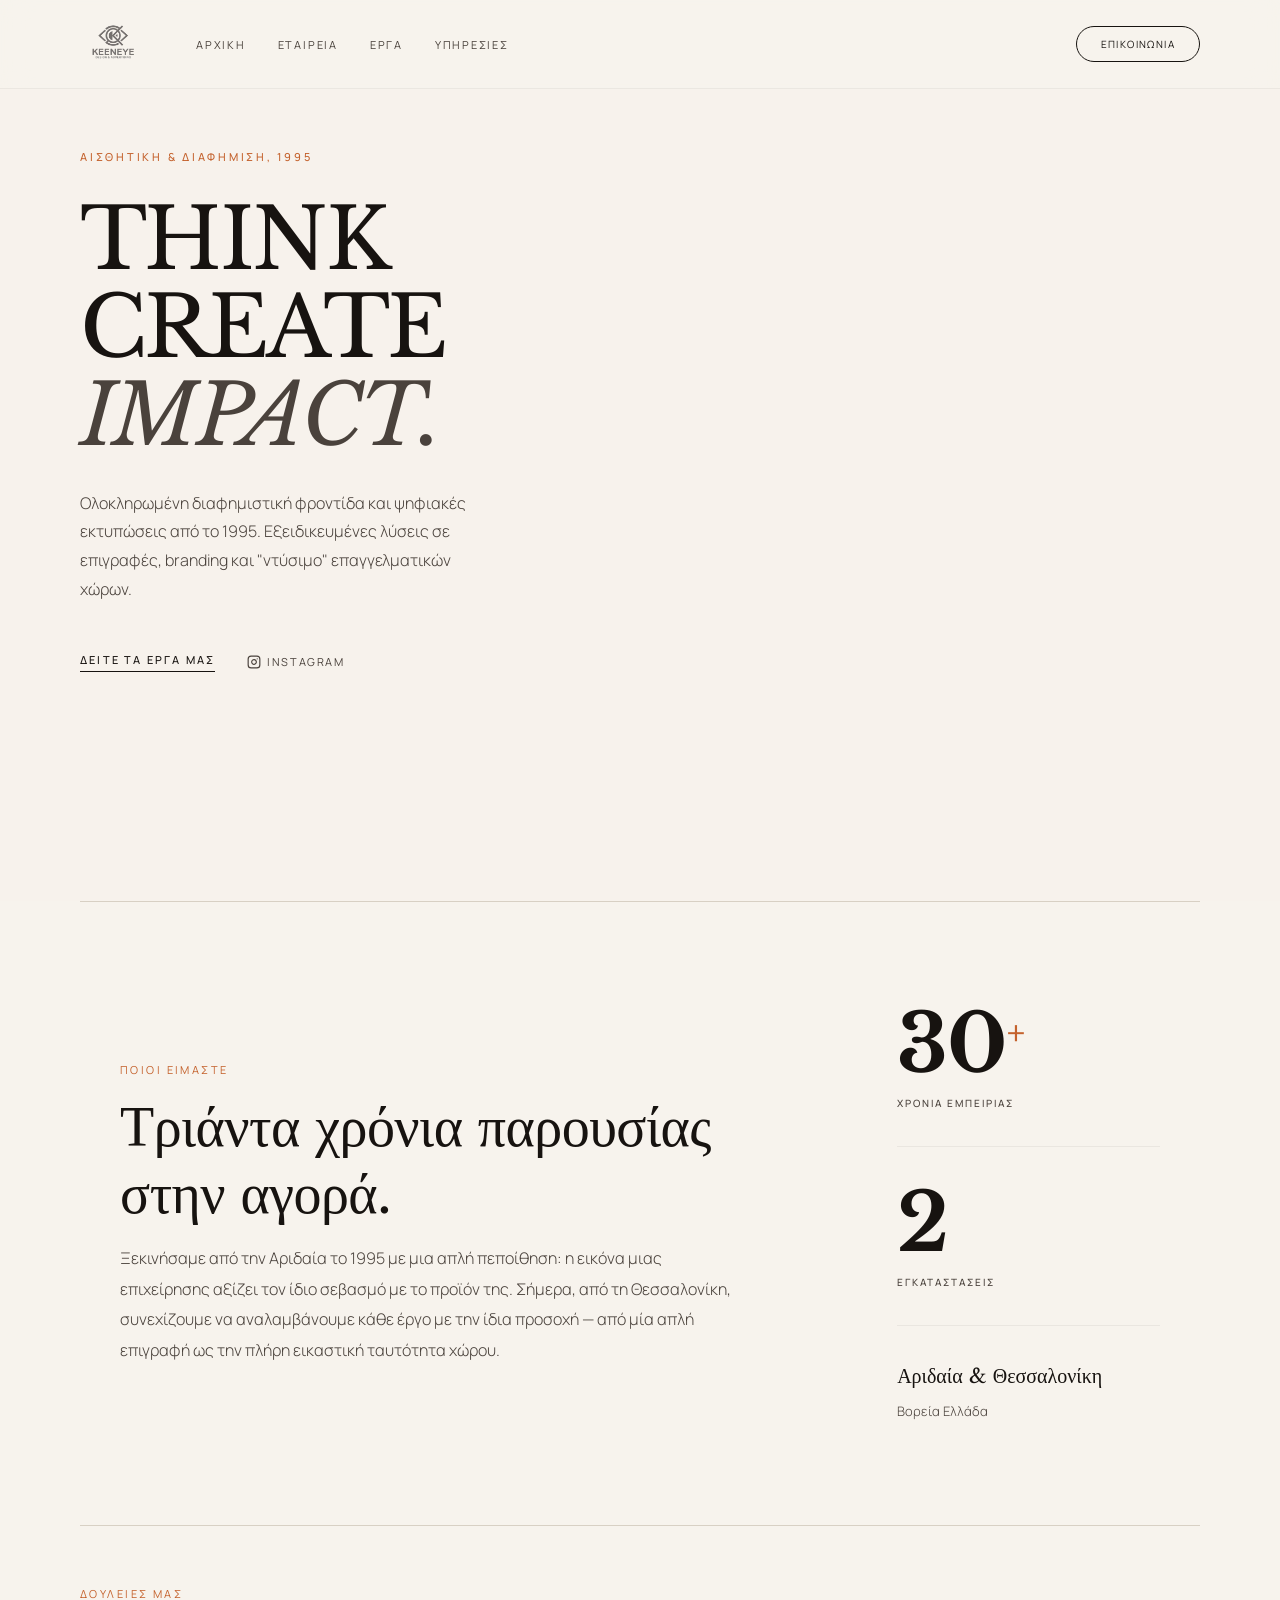
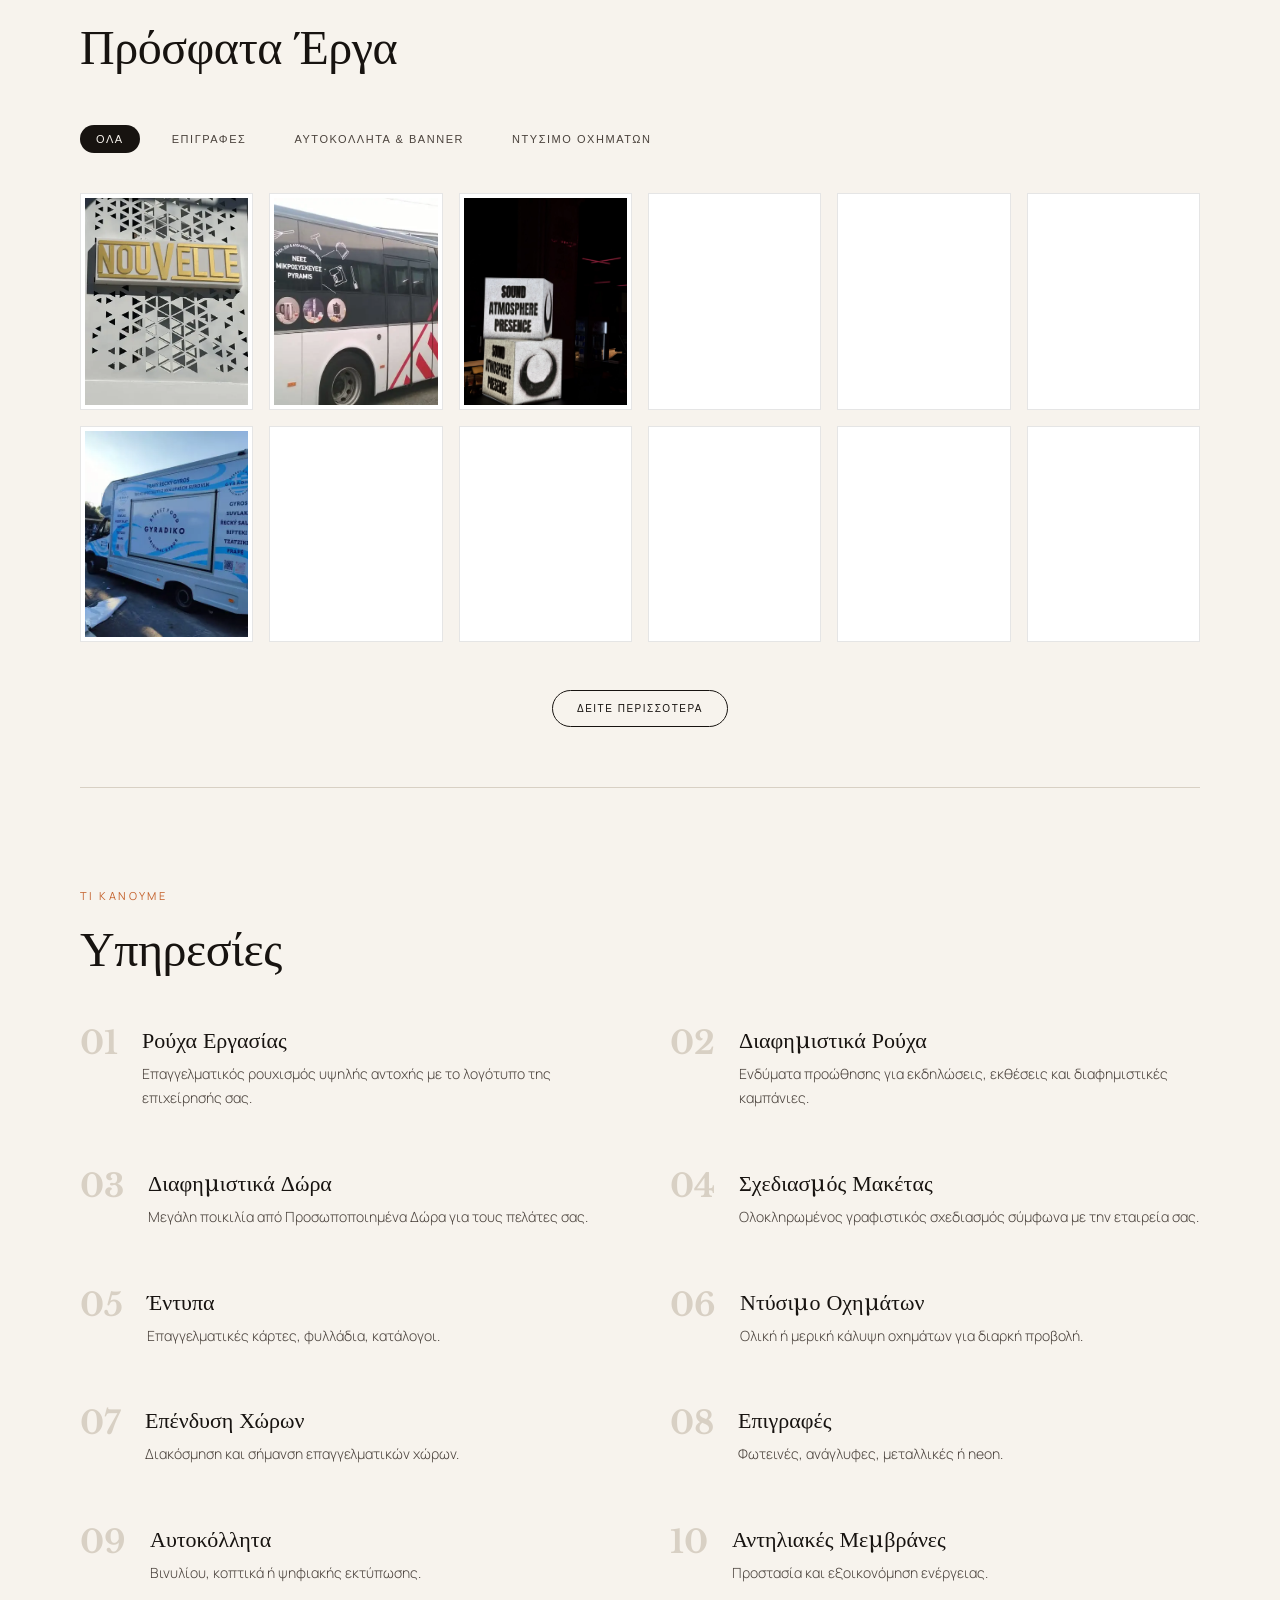
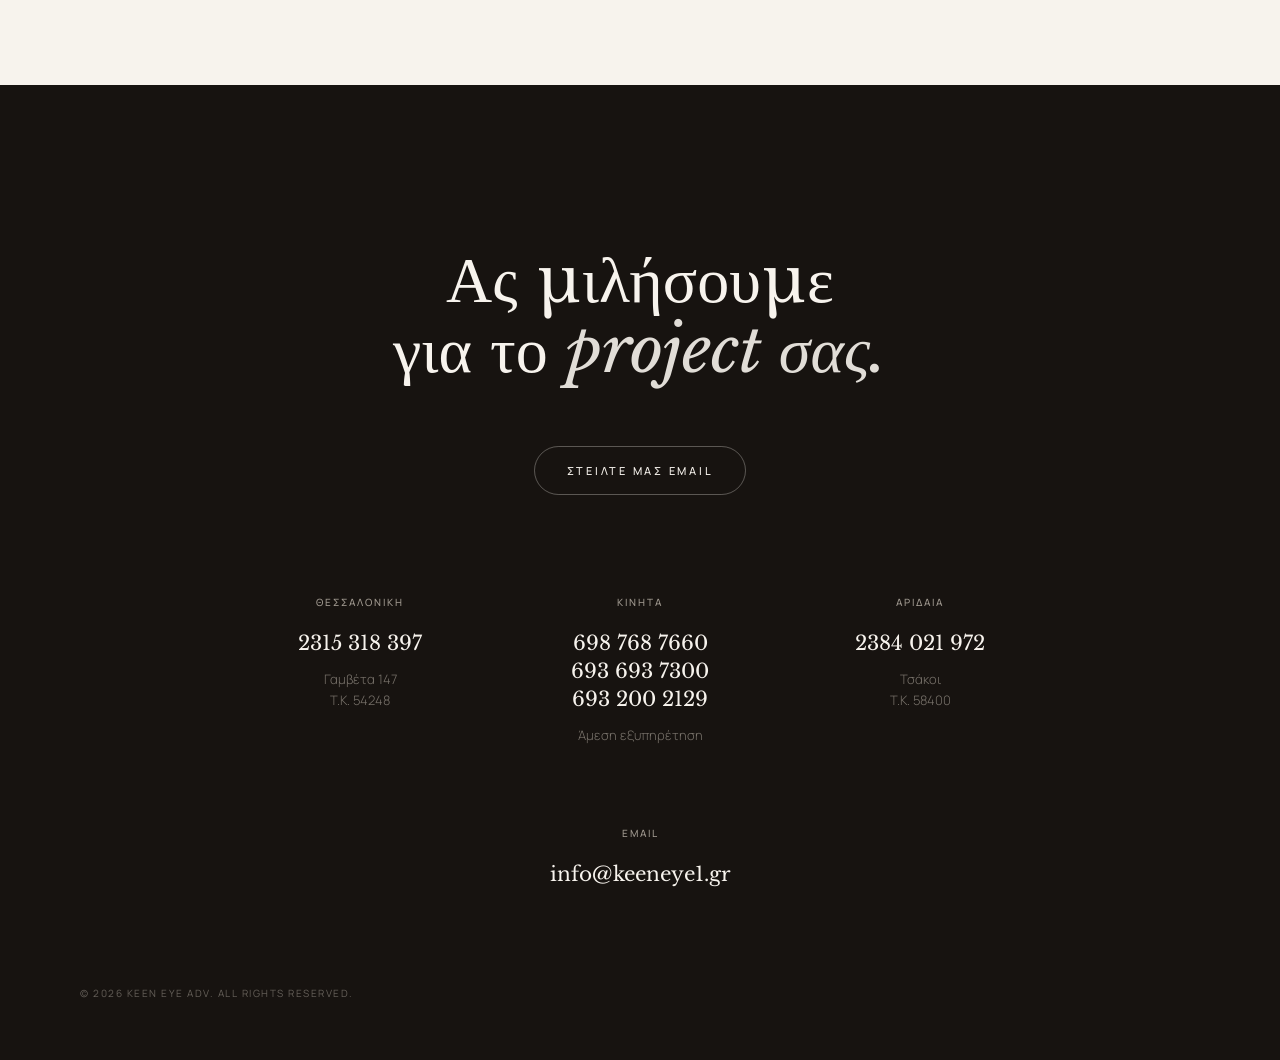
==== commit 419169ca: "Move logo assets to photos directory and update references" ====
--- a/index.html
+++ b/index.html
@@ -21,7 +21,7 @@
   <meta property="twitter:description"
     content="Ολοκληρωμένες διαφημιστικές λύσεις και ψηφιακές εκτυπώσεις στη Θεσσαλονίκη από το 1995.">
   <meta property="twitter:image" content="https://keeneye.gr/photos/og-image.jpg">
-  <link rel="preload" as="image" href="./logo-1x.webp" imagesrcset="./logo-1x.webp 1x, ./logo-2x.avif 2x"
+  <link rel="preload" as="image" href="./photos/logo-1x.webp" imagesrcset="./photos/logo-1x.webp 1x, ./photos/logo-2x.avif 2x"
     fetchpriority="high">
 
   <link rel="preload" as="image" href="./photos/hero-mobile.webp" fetchpriority="high" media="(max-width: 767px)">
@@ -54,7 +54,7 @@
     </button>
     <div class="mn-body">
       <div style="margin-bottom: 20px;">
-        <img src="./logo-1x.webp" alt="Logo" style="height: 60px; width: auto; opacity: 0.8;">
+        <img src="./photos/logo-1x.webp" alt="Logo" style="height: 60px; width: auto; opacity: 0.8;">
       </div>
 
       <nav class="mn-links">
@@ -95,9 +95,9 @@
     <div class="nav-left">
       <a href="#hero" title="Keen Eye Advertising - Home">
         <picture>
-          <source srcset="./logo-2x.avif 2x" type="image/avif">
-          <source srcset="./logo-1x.webp 1x, ./logo-2x.webp 2x" type="image/webp">
-          <img src="./logo-1x.webp" alt="Keen Eye Advertising - Logo" width="318" height="224"
+          <source srcset="./photos/logo-2x.avif 2x" type="image/avif">
+          <source srcset="./photos/logo-1x.webp 1x, ./photos/logo-2x.webp 2x" type="image/webp">
+          <img src="./photos/logo-1x.webp" alt="Keen Eye Advertising - Logo" width="318" height="224"
             style="width:auto;display:block;" fetchpriority="high">
         </picture>
       </a>
@@ -405,51 +405,71 @@
 
   <script>
     document.addEventListener('DOMContentLoaded', () => {
-      const runTask = (fn) => { if ('requestIdleCallback' in window) { requestIdleCallback(fn) } else { setTimeout(fn, 1) } };
-
-      runTask(() => {
-        const mobBtn = document.getElementById('mob-menu'), mobNav = document.getElementById('mob-nav'), closeBtn = document.getElementById('mn-close');
-        const openMenu = () => { mobBtn.classList.add('open'); mobNav.classList.add('open'); document.body.style.overflow = 'hidden' };
-        const closeMenu = () => { mobBtn.classList.remove('open'); mobNav.classList.remove('open'); document.body.style.overflow = '' };
-        if (mobBtn && mobNav) {
-          mobBtn.addEventListener('click', () => { mobNav.classList.contains('open') ? closeMenu() : openMenu() });
-          if (closeBtn) closeBtn.addEventListener('click', closeMenu);
-          document.querySelectorAll('#mob-nav a').forEach(link => link.addEventListener('click', closeMenu));
-        }
+      // Mobile Navigation
+      const mobNav = document.getElementById('mob-nav'), mobBtn = document.getElementById('mob-menu');
+      const toggleNav = (open) => {
+        mobBtn?.classList.toggle('open', open);
+        mobNav?.classList.toggle('open', open);
+        document.body.style.overflow = open ? 'hidden' : '';
+      };
+      mobBtn?.addEventListener('click', () => toggleNav(!mobNav?.classList.contains('open')));
+      document.getElementById('mn-close')?.addEventListener('click', () => toggleNav(false));
+      mobNav?.querySelectorAll('a').forEach(link => link.addEventListener('click', () => toggleNav(false)));
+
+      // Portfolio Grid & Filtering
+      const items = Array.from(document.querySelectorAll('.port-item'));
+      const filters = document.querySelectorAll('.p-filt');
+      const loadMoreBtn = document.getElementById('load-more-btn');
+      const loadLessBtn = document.getElementById('load-less-btn');
+      const container = document.getElementById('port-load-container');
+      let currentFilter = 'all', itemsLimit = window.innerWidth < 768 ? 6 : 12;
+
+      const updateGrid = () => {
+        const isMob = window.innerWidth < 768, initLimit = isMob ? 6 : 12;
+        let visibleCount = 0;
+        items.forEach(item => {
+          const cat = item.getAttribute('data-category');
+          const matches = currentFilter === 'all' || cat === currentFilter;
+          const show = matches && visibleCount < itemsLimit;
+          item.classList.toggle('visible', show);
+          if (matches) visibleCount++;
+        });
+        const total = currentFilter === 'all' ? items.length : items.filter(i => i.getAttribute('data-category') === currentFilter).length;
+        if (loadMoreBtn) loadMoreBtn.style.display = total > itemsLimit ? 'inline-block' : 'none';
+        if (loadLessBtn) loadLessBtn.style.display = itemsLimit > initLimit ? 'inline-block' : 'none';
+        if (container) container.style.display = (total <= initLimit && itemsLimit <= initLimit) ? 'none' : 'flex';
+      };
+
+      filters.forEach(btn => btn.addEventListener('click', () => {
+        filters.forEach(f => f.classList.remove('active'));
+        btn.classList.add('active');
+        currentFilter = btn.getAttribute('data-filter');
+        itemsLimit = window.innerWidth < 768 ? 6 : 12;
+        updateGrid();
+      }));
+      loadMoreBtn?.addEventListener('click', () => { itemsLimit += window.innerWidth < 768 ? 6 : 12; updateGrid(); });
+      loadLessBtn?.addEventListener('click', () => { itemsLimit = window.innerWidth < 768 ? 6 : 12; updateGrid(); document.getElementById('portfolio')?.scrollIntoView({ behavior: 'smooth' }); });
+      updateGrid();
+
+      // Lightbox
+      const lightbox = document.getElementById('lightbox'), lbImg = document.getElementById('lb-img');
+      const toggleLb = (src) => {
+        if (lbImg) lbImg.src = src || '';
+        lightbox?.classList.toggle('active', !!src);
+        document.body.style.overflow = src ? 'hidden' : '';
+      };
+      document.getElementById('port-grid')?.addEventListener('click', (e) => {
+        const item = e.target.closest('.port-item');
+        if (item) toggleLb(item.querySelector('img')?.src);
       });
-
-      runTask(() => {
-        const items = Array.from(document.querySelectorAll('.port-item')), filters = document.querySelectorAll('.p-filt'), loadMoreBtn = document.getElementById('load-more-btn'), loadLessBtn = document.getElementById('load-less-btn'), container = document.getElementById('port-load-container');
-        let currentFilter = 'all', itemsLimit = window.innerWidth < 768 ? 6 : 12;
-        const updateGrid = () => {
-          const isMob = window.innerWidth < 768;
-          let visibleCount = 0;
-          items.forEach(item => {
-            const cat = item.getAttribute('data-category');
-            if (currentFilter === 'all' || cat === currentFilter) { if (visibleCount < itemsLimit) { item.classList.add('visible') } else { item.classList.remove('visible') } visibleCount++ } else { item.classList.remove('visible') }
-          });
-          const totalAvailable = currentFilter === 'all' ? items.length : items.filter(i => i.getAttribute('data-category') === currentFilter).length;
-          loadMoreBtn.style.display = totalAvailable > itemsLimit ? 'inline-block' : 'none';
-          loadLessBtn.style.display = itemsLimit > (isMob ? 6 : 12) ? 'inline-block' : 'none';
-          container.style.display = (totalAvailable <= (isMob ? 6 : 12) && itemsLimit <= (isMob ? 6 : 12)) ? 'none' : 'flex';
-        };
-        filters.forEach(btn => btn.addEventListener('click', () => { filters.forEach(f => f.classList.remove('active')); btn.classList.add('active'); currentFilter = btn.getAttribute('data-filter'); itemsLimit = window.innerWidth < 768 ? 6 : 12; updateGrid() }));
-        loadMoreBtn.addEventListener('click', () => { itemsLimit += window.innerWidth < 768 ? 6 : 12; updateGrid() });
-        loadLessBtn.addEventListener('click', () => { itemsLimit = window.innerWidth < 768 ? 6 : 12; updateGrid(); document.getElementById('portfolio').scrollIntoView({ behavior: 'smooth' }) });
-        updateGrid()
-      });
-
-      runTask(() => {
-        const lightbox = document.getElementById('lightbox'), lbImg = document.getElementById('lb-img'), lbClose = document.getElementById('lb-close'), grid = document.getElementById('port-grid');
-        grid.addEventListener('click', (e) => { const item = e.target.closest('.port-item'); if (item) { lbImg.src = item.querySelector('img').src; lightbox.classList.add('active'); document.body.style.overflow = 'hidden' } });
-        lbClose.addEventListener('click', () => { lightbox.classList.remove('active'); document.body.style.overflow = '' });
-        lightbox.addEventListener('click', (e) => { if (e.target === lightbox) { lightbox.classList.remove('active'); document.body.style.overflow = '' } })
-      });
-
-      runTask(() => {
-        const revealObserver = new IntersectionObserver((entries) => { entries.forEach(entry => { if (entry.isIntersecting) { entry.target.classList.add('active'); revealObserver.unobserve(entry.target) } }) }, { threshold: .1 });
-        document.querySelectorAll('.reveal').forEach(el => revealObserver.observe(el))
-      })
+      document.getElementById('lb-close')?.addEventListener('click', () => toggleLb(''));
+      lightbox?.addEventListener('click', (e) => { if (e.target === lightbox) toggleLb(''); });
+
+      // Scroll Reveal
+      const observer = new IntersectionObserver((entries) => {
+        entries.forEach(e => e.isIntersecting && (e.target.classList.add('active'), observer.unobserve(e.target)));
+      }, { threshold: 0.1 });
+      document.querySelectorAll('.reveal').forEach(el => observer.observe(el));
     });
   </script>
 </body>
